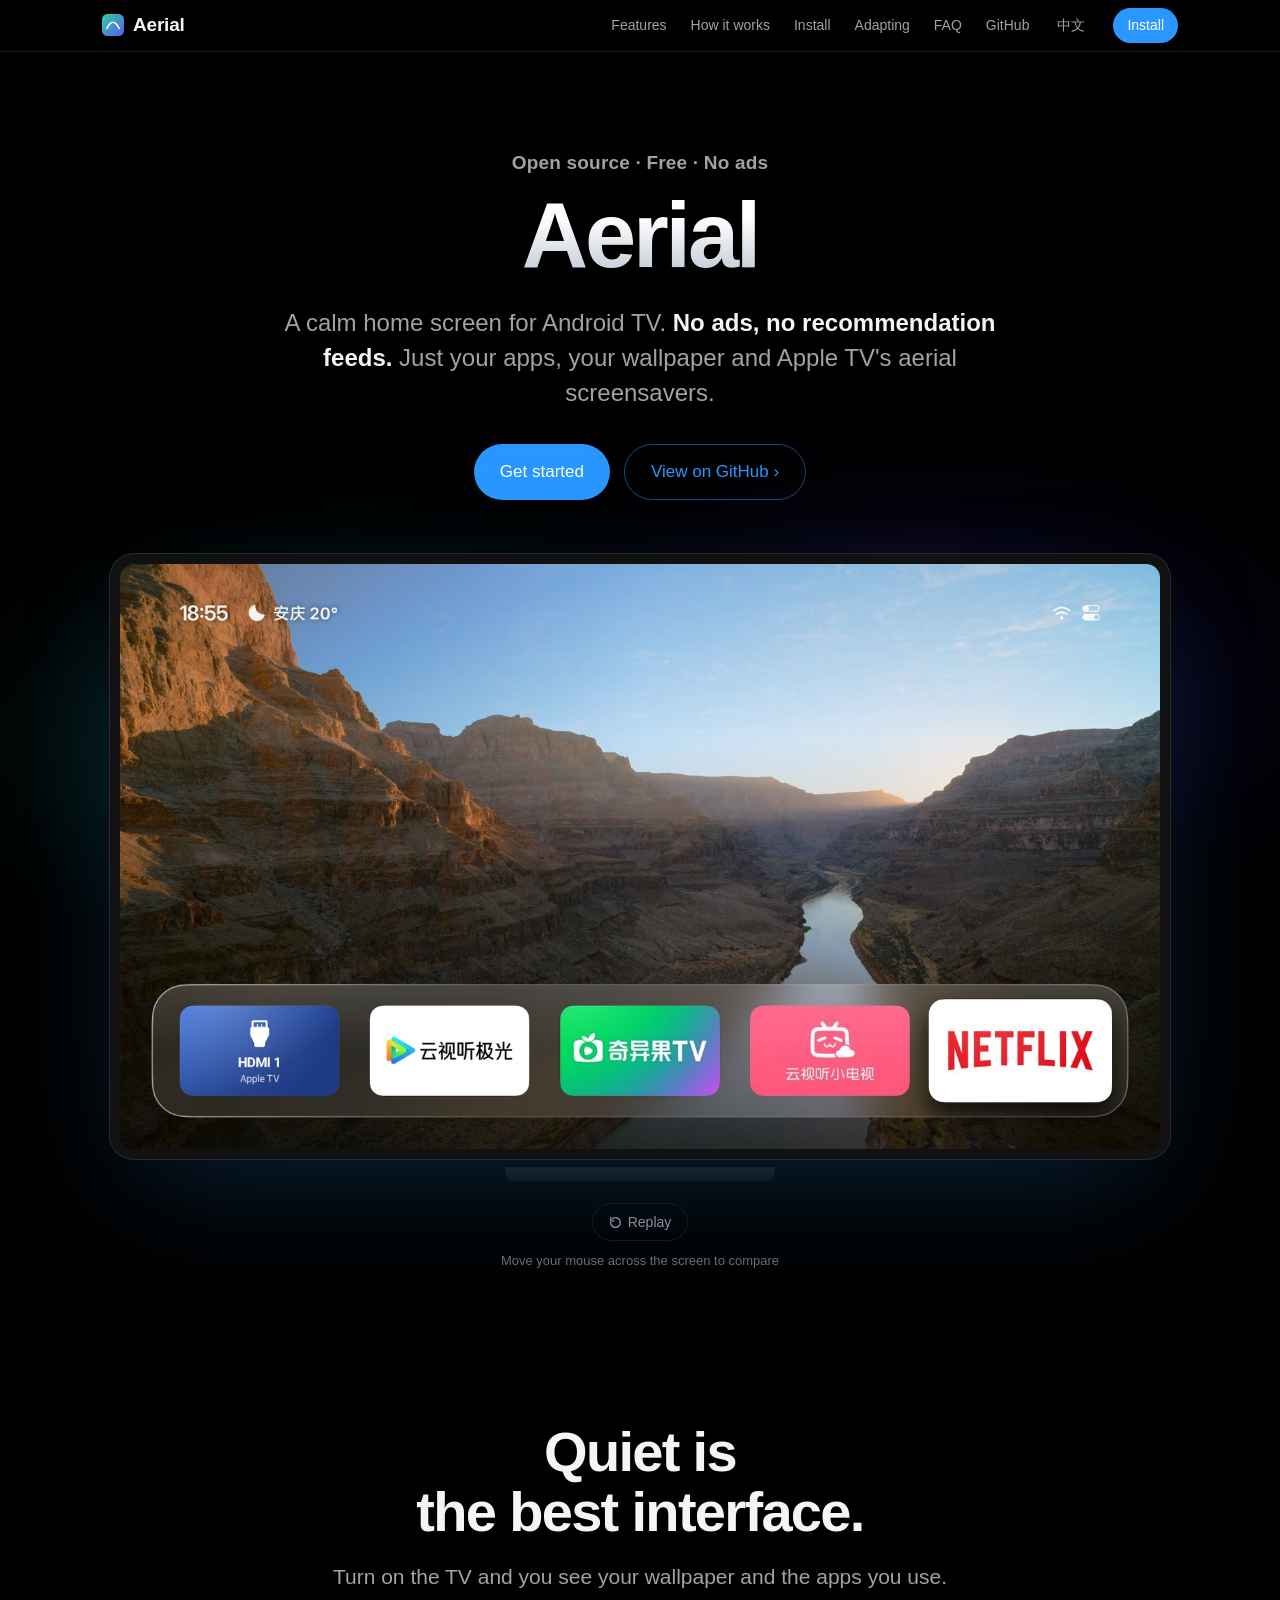
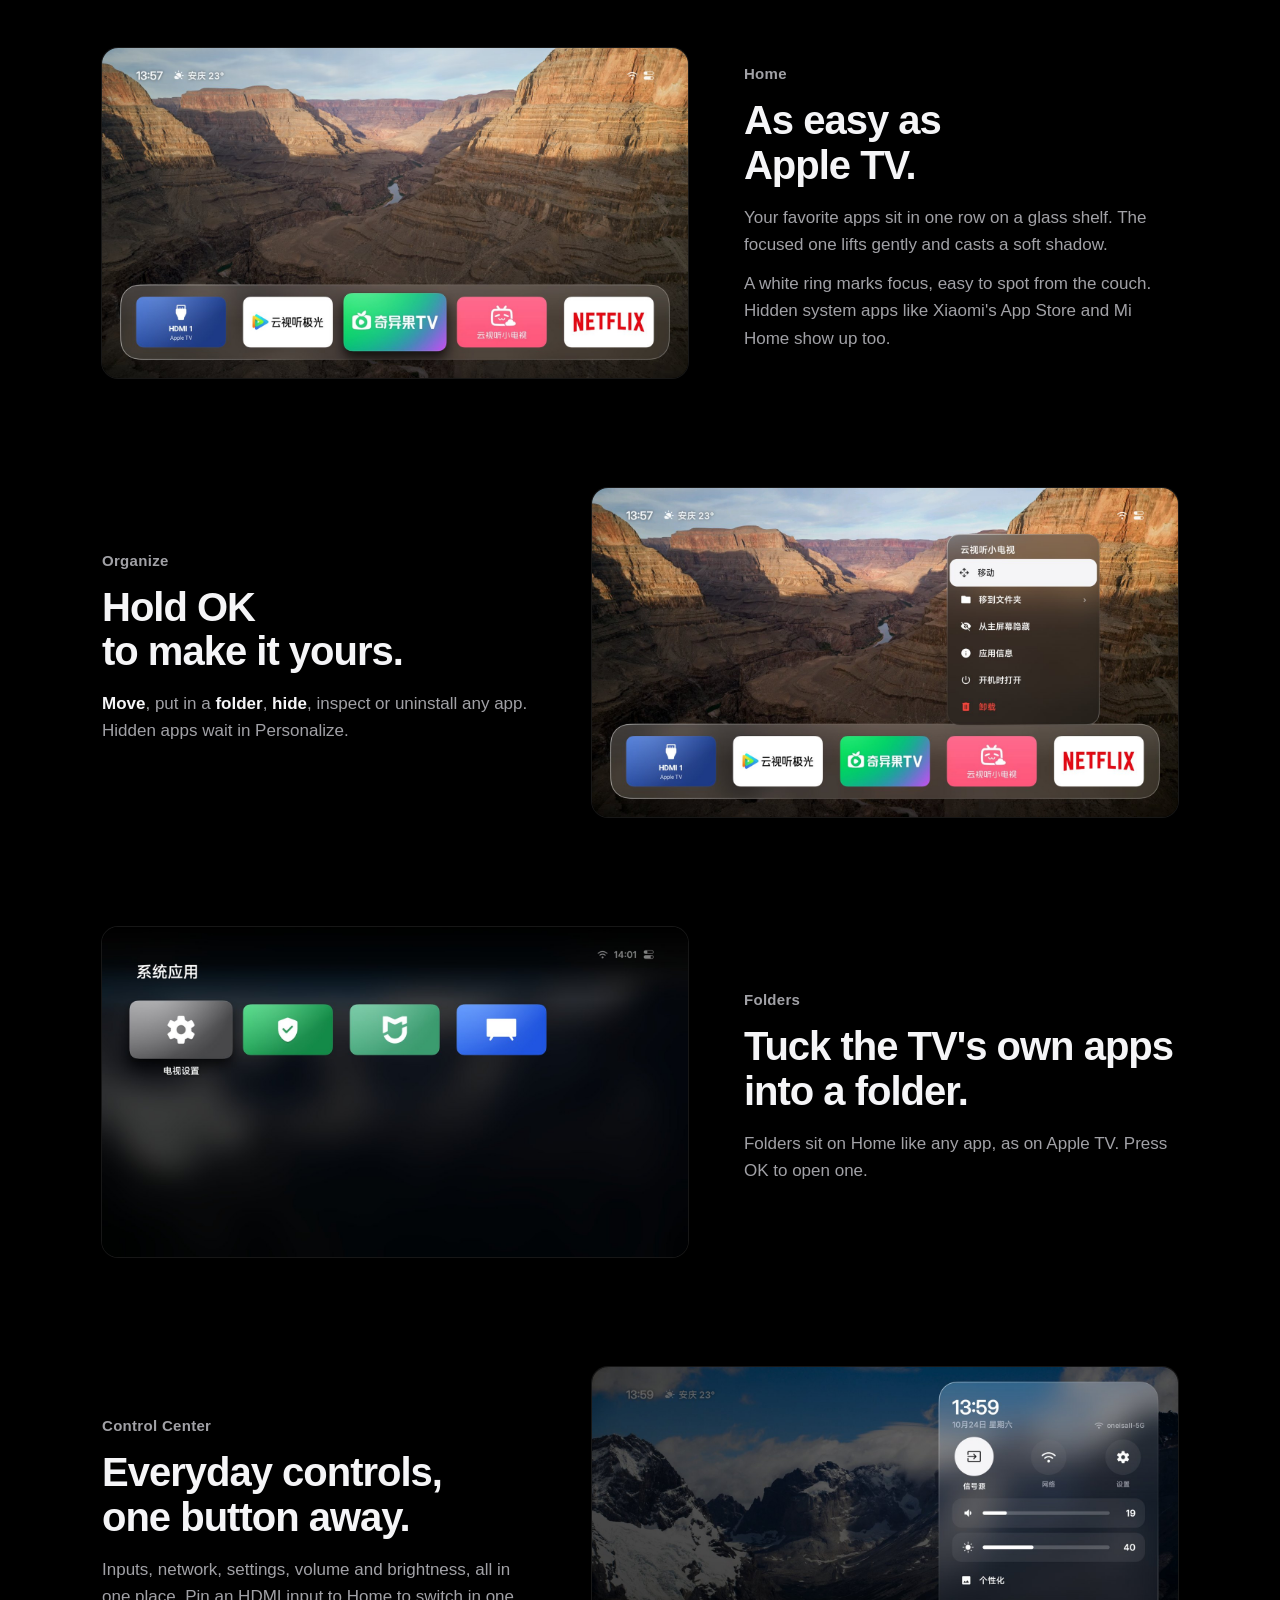
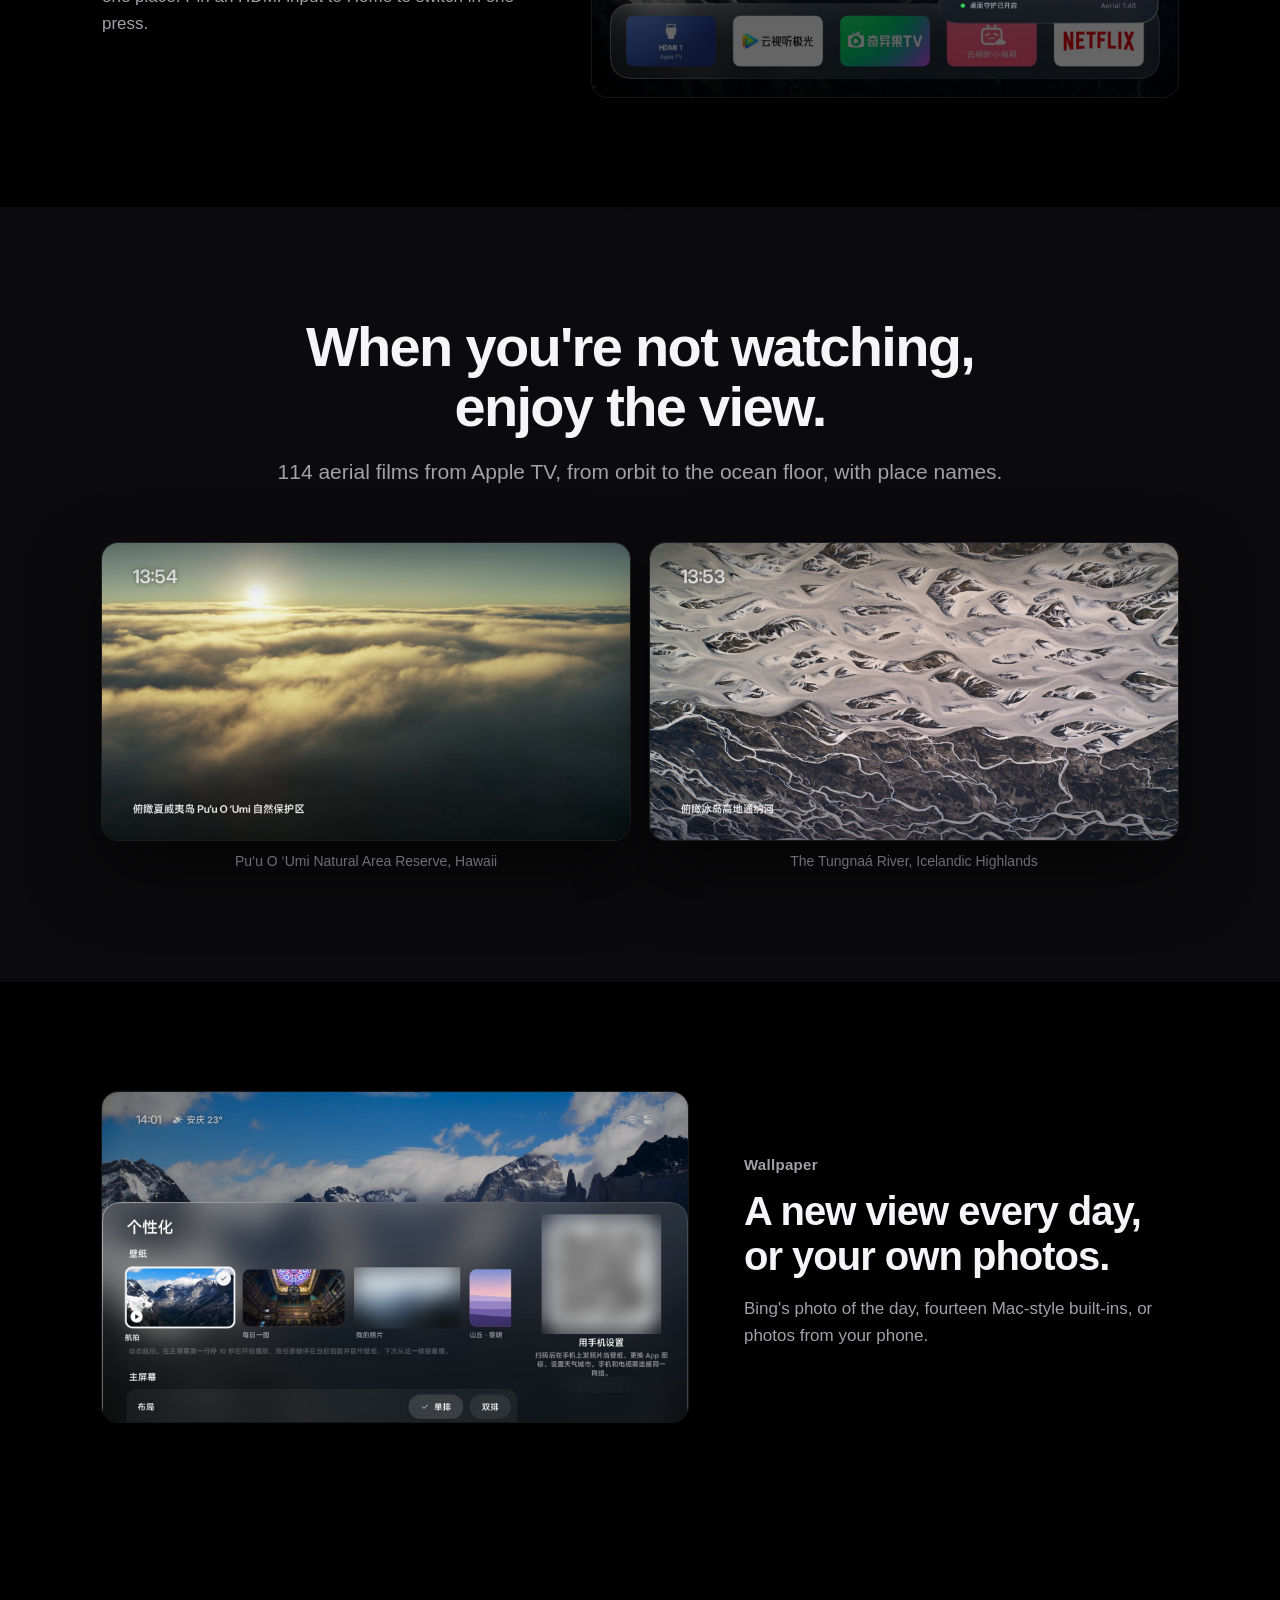
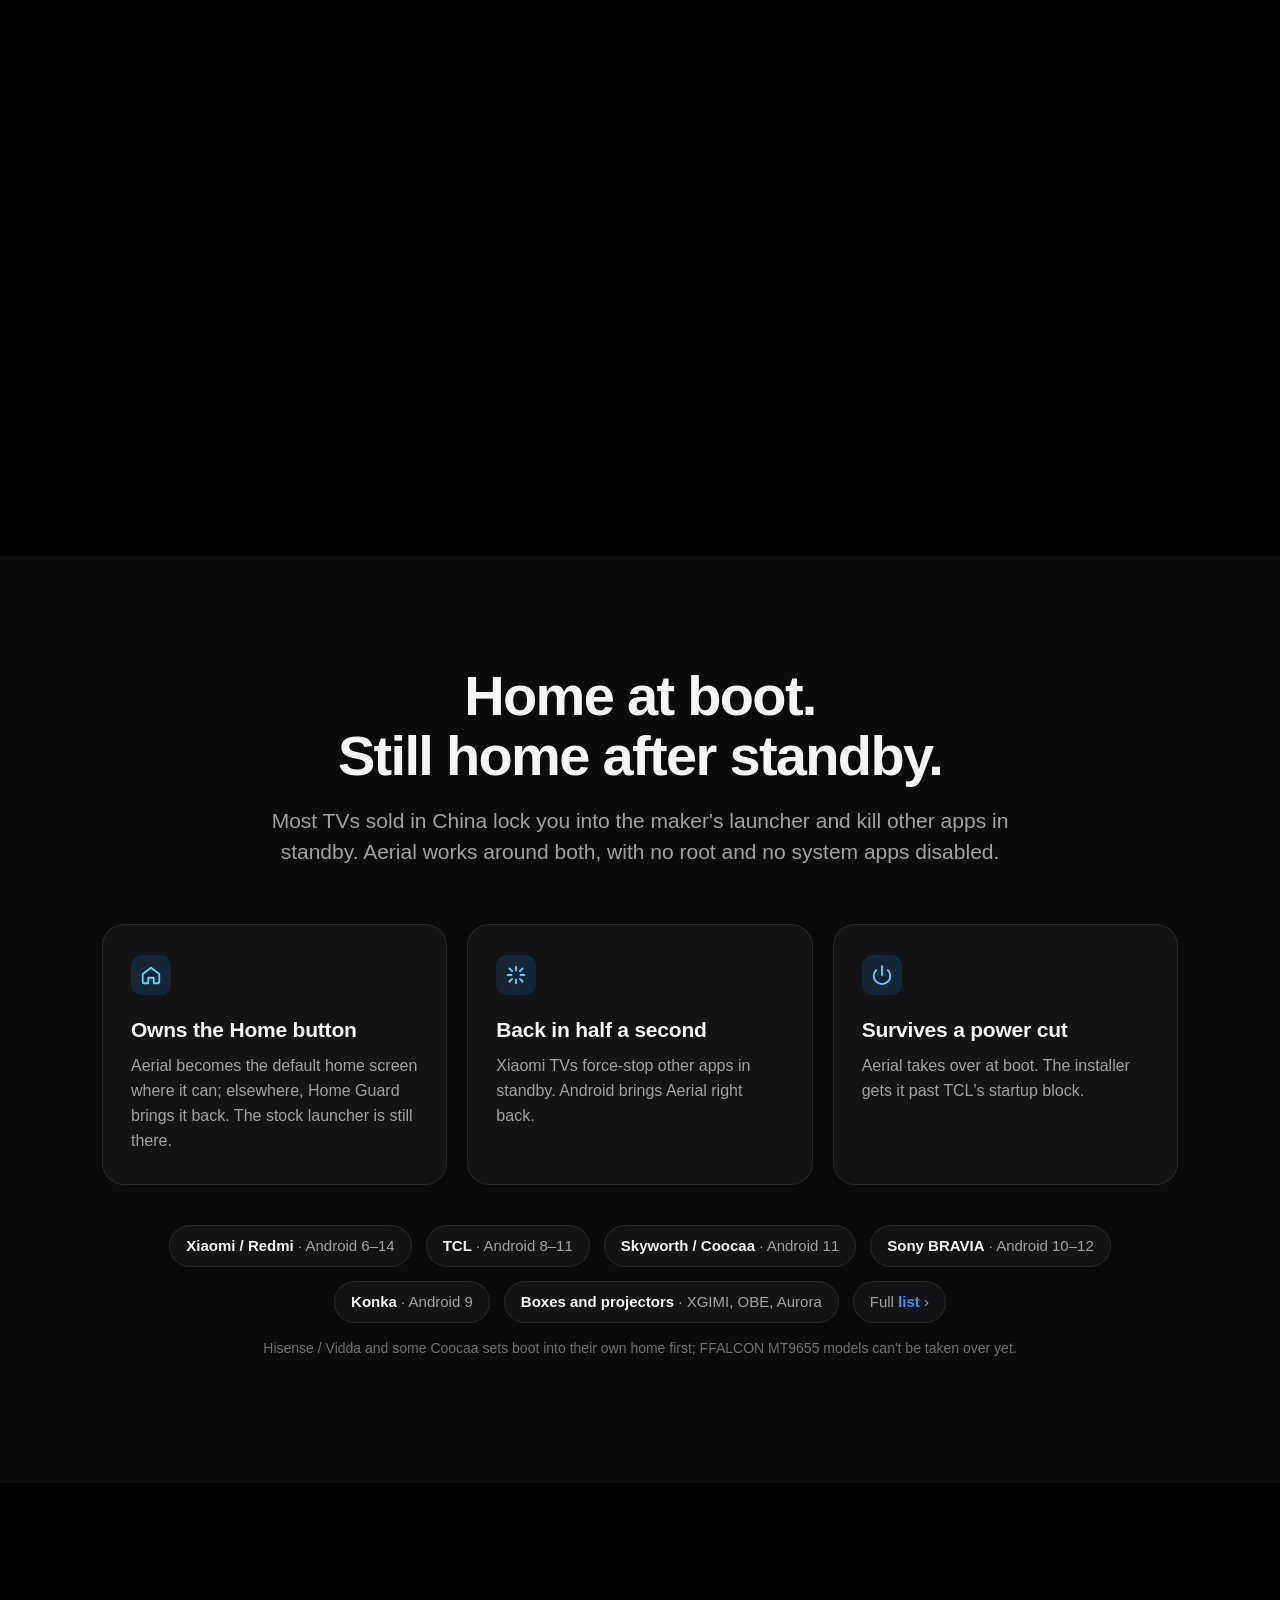
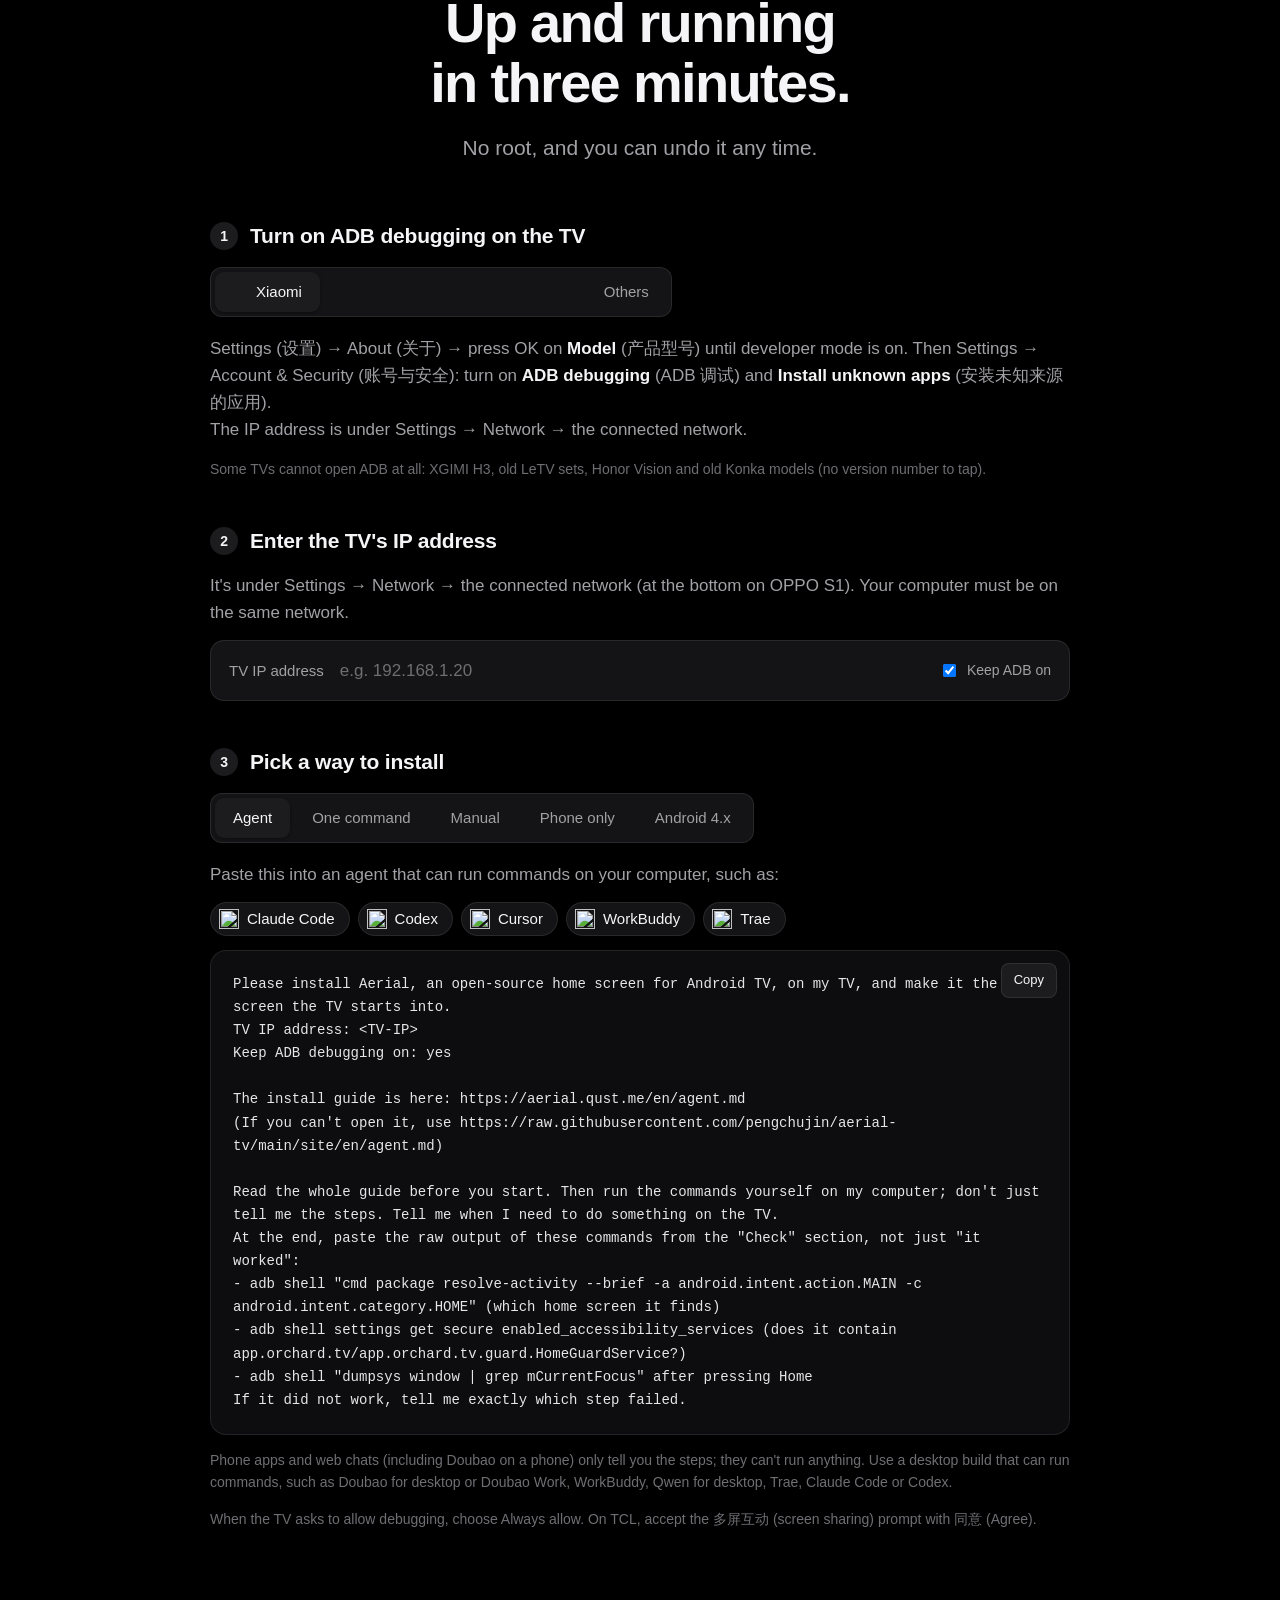
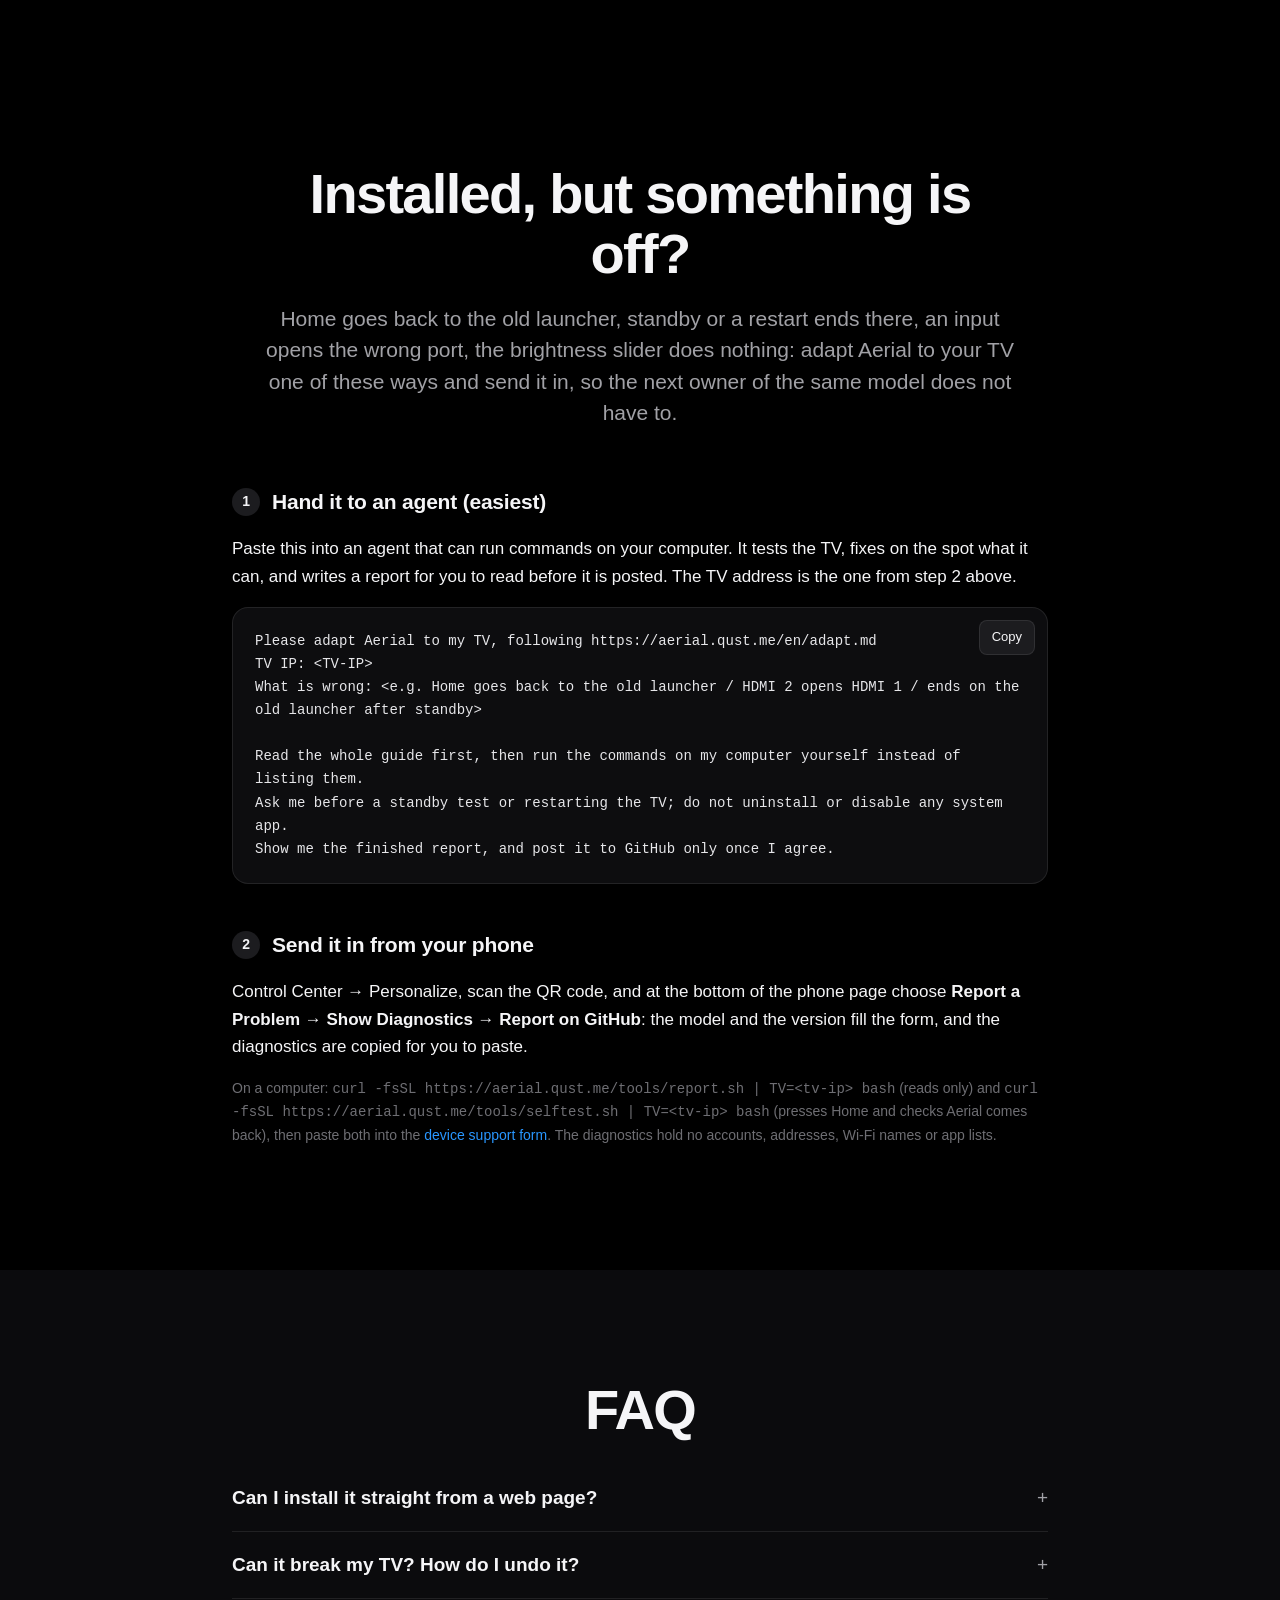
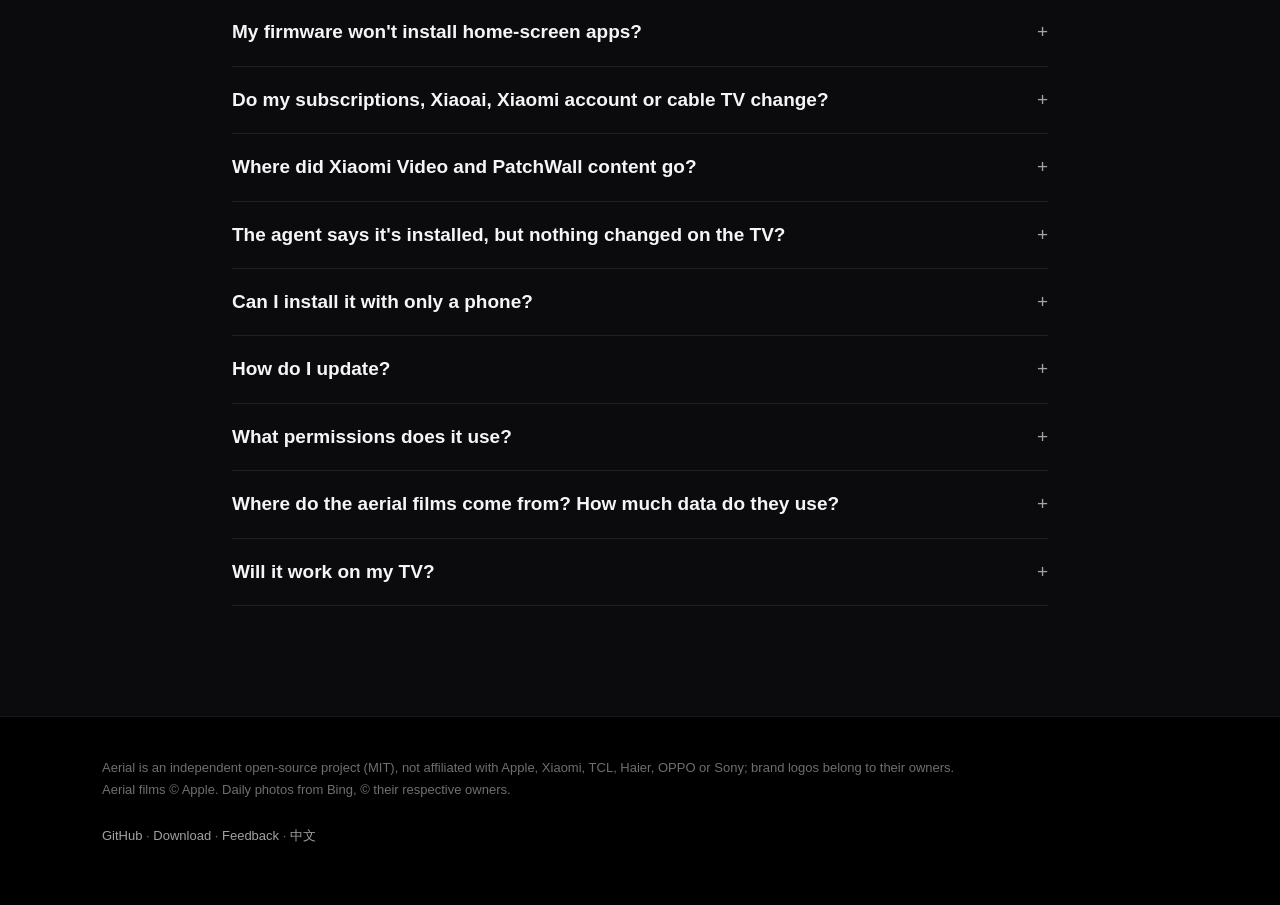
==== android/site/index.html @ 9aece4e9 "Lite in the agent guide: pick the build by Android version, refuse the wrong one agent.md (zh/en) ch" ====
<!doctype html>
<html lang="zh-CN">
<head>
<meta charset="utf-8">
<meta name="viewport" content="width=device-width, initial-scale=1, viewport-fit=cover">
<script>
  // Open the page in the browser's language, unless the visitor picked one with the switcher.
  (function () {
    if (/bot|crawl|spider|slurp/i.test(navigator.userAgent)) return;
    var saved; try { saved = localStorage.getItem('aerial-lang'); } catch (e) {}
    var lang = (navigator.languages && navigator.languages[0]) || navigator.language || '';
    if (saved ? saved === 'en' : !/^zh/i.test(lang)) location.replace('en/' + location.hash);
  })();
</script>
<title>Aerial · 给国产电视的一块干净桌面</title>
<meta name="description" content="参照 tvOS 设计的开源 Android TV 桌面。没有广告，没有推荐流，只有你的 App、你的壁纸和航拍屏保。支持小米、TCL、创维、索尼等国产电视和盒子，开机自动接管。">
<meta property="og:title" content="Aerial · 给国产电视的一块干净桌面">
<meta property="og:description" content="参照 tvOS 设计的开源电视桌面，没有广告，开机自动接管。">
<meta property="og:image" content="img/home.jpg?v=147">
<meta name="theme-color" content="#000000">
<link rel="alternate" hreflang="zh" href="https://aerial.qust.me/">
<link rel="alternate" hreflang="en" href="https://aerial.qust.me/en/">
<link rel="alternate" hreflang="x-default" href="https://aerial.qust.me/en/">
<link rel="icon" href="favicon.svg" type="image/svg+xml">
<link rel="stylesheet" href="style.css?v=12">
</head>
<body>

<nav>
  <div class="wrap">
    <a class="brand" href="#top" aria-label="Aerial"><svg width="22" height="22" viewBox="0 0 32 32" aria-hidden="true"><defs><linearGradient id="g" x1="0" y1="0" x2="1" y2="1"><stop offset="0" stop-color="#2fd0a5"/><stop offset="1" stop-color="#5b5bf0"/></linearGradient></defs><rect width="32" height="32" rx="8" fill="url(#g)"/><path d="M7 21c3-6 6-9 9-9s6 3 9 9" fill="none" stroke="#fff" stroke-width="2.4" stroke-linecap="round"/></svg> Aerial</a>
    <div class="links">
      <a href="#features">功能</a>
      <a href="#how">接管原理</a>
      <a href="#install">安装</a>
      <a href="#adapt">适配</a>
      <a href="#faq">常见问题</a>
      <a href="voices/">用户评价</a>
      <a href="https://github.com/pengchujin/aerial-tv">GitHub</a>
    </div>
    <a class="lang" href="en/" data-lang="en" hreflang="en" lang="en">English</a>
    <a class="cta" href="#install">安装</a>
  </div>
</nav>

<header class="hero" id="top">
  <div class="wrap">
    <p class="eyebrow">开源 · 免费 · 无广告</p>
    <h1>Aerial</h1>
    <p class="lede">给国产电视的一块干净桌面。<strong>没有广告，没有推荐流</strong>，只有你的 App、壁纸和 Apple TV 航拍屏保。</p>
    <div class="actions">
      <a class="btn primary" href="#install">开始安装</a>
      <a class="btn ghost" href="https://github.com/pengchujin/aerial-tv">在 GitHub 查看 ›</a>
    </div>
    <div class="tv reveal">
      <div class="glow"></div>
      <div class="screen compare" id="compare" role="slider" tabindex="0" aria-label="电视自带的桌面和 Aerial 的对比，左右移动查看" aria-valuemin="0" aria-valuemax="100" aria-valuenow="0">
        <img class="before" src="img/stock-xiaomi.jpg?v=3" alt="电视自带的桌面：满屏剧集推荐、会员和限免角标" width="1600" height="900">
        <div class="after"><img src="img/home.jpg?v=147" alt="Aerial 首页：风景壁纸和玻璃底板上的一排 App" width="1600" height="900"></div>
        <div class="divider" aria-hidden="true"><span class="knob"><svg width="20" height="20" viewBox="0 0 24 24" fill="none" stroke="currentColor" stroke-width="2.4" stroke-linecap="round" stroke-linejoin="round"><path d="M9 6l-6 6 6 6M15 6l6 6-6 6"/></svg></span></div>
      </div>
      <div class="stand"></div>
      <div class="compare-legend">
        <button type="button" class="replay"><svg width="13" height="13" viewBox="0 0 24 24" fill="none" stroke="currentColor" stroke-width="2.6" stroke-linecap="round" stroke-linejoin="round" aria-hidden="true"><path d="M3 12a9 9 0 1 0 3-6.7"/><path d="M3 3v6h6"/></svg>再看一遍</button>
        <span class="compare-hint">在画面上左右移动鼠标对比</span>
      </div>
    </div>
  </div>
</header>

<section id="features">
  <div class="wrap">
    <div class="head reveal">
      <h2>安静，<br>是最好的界面。</h2>
      <p>打开电视，只有壁纸和你常用的 App。</p>
    </div>

    <div class="feature reveal">
      <div class="shot"><img src="img/focus.jpg?v=146" alt="第一排的玻璃底板，选中了一个 App" loading="lazy" width="1600" height="900"></div>
      <div>
        <p class="kicker">首页</p>
        <h3>像 Apple TV<br>一样顺手。</h3>
        <p>常用的 App 排成一排，放在玻璃底板上。选中时轻轻浮起，下面有一层阴影。</p>
        <p>选中的 App 有一圈白边，坐在沙发上也看得清。「应用中心」「米家」这类藏起来的系统 App 也都在。</p>
      </div>
    </div>

    <div class="feature flip reveal">
      <div class="shot"><img src="img/menu.jpg?v=146" alt="长按菜单：移动、移到文件夹、隐藏、应用信息、卸载" loading="lazy" width="1600" height="900"></div>
      <div>
        <p class="kicker">整理</p>
        <h3>长按一下，<br>想怎么排就怎么排。</h3>
        <p>长按 OK 键：<strong>移动</strong>、<strong>移到文件夹</strong>、<strong>隐藏</strong>、查看信息、卸载。隐藏的 App 可以在「个性化」里找回。</p>
      </div>
    </div>

    <div class="feature reveal">
      <div class="shot"><img src="img/folder.jpg?v=146" alt="打开的文件夹：系统应用" loading="lazy" width="1600" height="900"></div>
      <div>
        <p class="kicker">文件夹</p>
        <h3>系统自带的 App，<br>收进一个文件夹。</h3>
        <p>和 Apple TV 一样，文件夹放在首页里，按一下打开。</p>
      </div>
    </div>

    <div class="feature flip reveal">
      <div class="shot"><img src="img/control-center.jpg?v=146" alt="控制中心：信号源、网络、设置、音量和亮度" loading="lazy" width="1600" height="900"></div>
      <div>
        <p class="kicker">控制中心</p>
        <h3>常用开关，<br>一键就到。</h3>
        <p>信号源、网络、设置、音量、亮度都在这里。HDMI 还能固定到首页，一键切换。</p>
      </div>
    </div>
  </div>
</section>

<section class="alt">
  <div class="wrap">
    <div class="head reveal">
      <h2>空闲的时候，<br>把客厅交给风景。</h2>
      <p>114 段 Apple TV 航拍影片，从太空到海底，还会标出地名。</p>
    </div>
    <div class="gallery reveal">
      <figure>
        <div class="shot"><img src="img/screensaver-aerial.jpg?v=146" alt="航拍屏保：俯瞰夏威夷岛 Pu‘u O ‘Umi 自然保护区" loading="lazy" width="1600" height="900"></div>
        <figcaption>夏威夷岛 Pu‘u O ‘Umi 自然保护区</figcaption>
      </figure>
      <figure>
        <div class="shot"><img src="img/screensaver-aerial-2.jpg?v=146" alt="航拍屏保：俯瞰冰岛高地通纳河" loading="lazy" width="1600" height="900"></div>
        <figcaption>冰岛高地通纳河</figcaption>
      </figure>
    </div>
  </div>
</section>

<section>
  <div class="wrap">
    <div class="feature reveal">
      <div class="shot"><img src="img/wallpaper.jpg?v=146" alt="个性化面板" loading="lazy" width="1600" height="900"></div>
      <div>
        <p class="kicker">壁纸</p>
        <h3>每天一张新风景，<br>或者你的照片。</h3>
        <p>必应每日精选、14 张 Mac 风格的内置壁纸，或者从手机传的照片。</p>
      </div>
    </div>
    <div class="phone-row reveal" style="margin-top:110px">
      <div>
        <p class="kicker">用手机设置</p>
        <h3 class="sub">扫一下，<br>不用遥控器打字。</h3>
        <p class="muted">扫电视上的二维码，在手机上整理主屏幕（拖动排序、改名、换图标、文件夹、隐藏、加 HDMI），还能传照片、选壁纸、换屏保。</p>
      </div>
      <div class="phone"><img src="img/phone.jpg?v=147" alt="手机设置页的主屏幕标签：和电视一样的图标网格" loading="lazy" width="780" height="1384"></div>
    </div>
  </div>
</section>

<section class="alt" id="how">
  <div class="wrap">
    <div class="head reveal">
      <h2>开机就是它。<br>待机也赶不走。</h2>
      <p>国产电视只认自家桌面，待机还会清理第三方 App。Aerial 不用 root，也不停用系统应用。</p>
    </div>
    <div class="grid3 reveal">
      <div class="tile">
        <div class="ic"><svg width="22" height="22" viewBox="0 0 24 24" fill="none" stroke="currentColor" stroke-width="2" stroke-linecap="round" stroke-linejoin="round"><path d="M3 11l9-7 9 7v9a1 1 0 0 1-1 1h-5v-6h-6v6H4a1 1 0 0 1-1-1z"/></svg></div>
        <h4>接管 HOME 键</h4>
        <p>能设成默认桌面就设；不行就由桌面守护把它拉回来。原来的桌面也还在。</p>
      </div>
      <div class="tile">
        <div class="ic"><svg width="22" height="22" viewBox="0 0 24 24" fill="none" stroke="currentColor" stroke-width="2" stroke-linecap="round" stroke-linejoin="round"><path d="M12 3v4M12 17v4M4.9 4.9l2.8 2.8M16.3 16.3l2.8 2.8M3 12h4M17 12h4M4.9 19.1l2.8-2.8M16.3 7.7l2.8-2.8"/></svg></div>
        <h4>被杀后 0.5 秒复活</h4>
        <p>小米待机会强停第三方 App，Aerial 会马上被系统拉起来。</p>
      </div>
      <div class="tile">
        <div class="ic"><svg width="22" height="22" viewBox="0 0 24 24" fill="none" stroke="currentColor" stroke-width="2" stroke-linecap="round" stroke-linejoin="round"><path d="M12 2v10"/><path d="M18.4 6.6a9 9 0 1 1-12.8 0"/></svg></div>
        <h4>断电重启也是它</h4>
        <p>开机自动接管。TCL 的自启拦截，安装脚本会帮你放行。</p>
      </div>
    </div>
    <div class="devices reveal">
      <span class="chip"><b>小米 / Redmi</b> · Android 6–14</span>
      <span class="chip"><b>TCL</b> · Android 8–11</span>
      <span class="chip"><b>创维 / 酷开</b> · Android 11</span>
      <span class="chip"><b>索尼 BRAVIA</b> · Android 10–12</span>
      <span class="chip"><b>康佳</b> · Android 9</span>
      <span class="chip"><b>盒子和投影仪</b> · 极米、大眼橙、极光盒子</span>
      <a class="chip chip-link" href="https://github.com/pengchujin/aerial-tv#支持的机型">完整<b>机型列表</b> ›</a>
    </div>
    <p class="note devices-note reveal">海信 / Vidda 和部分酷开开机会先进原桌面，雷鸟 MT9655 机型暂时接管不了。</p>
  </div>
</section>

<section id="install">
  <div class="wrap">
    <div class="head reveal">
      <h2>三分钟装好。</h2>
      <p>不用 root，随时能还原。</p>
    </div>

    <div class="install reveal">
      <h3 class="step"><span>1</span>在电视上打开 ADB 调试</h3>
      <div class="tabs" role="tablist" data-tabs="brand">
        <button role="tab" aria-selected="true" data-tab="xiaomi"><i class="logo xiaomi" aria-hidden="true"></i>小米</button>
        <button role="tab" aria-selected="false" data-tab="tcl" aria-label="TCL"><i class="logo tcl" aria-hidden="true"></i></button>
        <button role="tab" aria-selected="false" data-tab="haier" aria-label="海尔"><i class="logo haier" aria-hidden="true"></i></button>
        <button role="tab" aria-selected="false" data-tab="oppo" aria-label="OPPO"><i class="logo oppo" aria-hidden="true"></i></button>
        <button role="tab" aria-selected="false" data-tab="other"><i class="logo android" aria-hidden="true"></i>其他</button>
      </div>
      <div class="panel on" data-panel="xiaomi"><p>设置 → 关于 → 连续按 <b>产品型号</b>，进入开发者模式；再到 设置 → 账号与安全，打开 <b>ADB 调试</b> 和 <b>安装未知来源的应用</b>。<br>IP 在 设置 → 网络 → 已连接的网络 里。</p></div>
      <div class="panel" data-panel="tcl"><p>设置 → 关于 → <b>本机信息</b>，快速按遥控器 <b>上下左右</b>，在底部出现的「更多」里打开 <b>ADB</b>。<br>IP 在 设置 → 网络 → 已连接的网络 里。</p></div>
      <div class="panel" data-panel="haier"><p>按<b>电视机身上</b>的信号源键，弹出信号源菜单后，用遥控器按 <b>左左上右</b>，进入「海尔工厂菜单」，把 <b>ADB 调试开关</b> 设为开。只改这一项，别动其他选项。<br>IP 在 设置 → 网络 → 已连接的网络 里。</p></div>
      <div class="panel" data-panel="oppo"><p>设置 → 系统 → 关于本机 → <b>设备型号</b>，按 <b>上上右右</b> 再按确认；然后到 设置 → 系统 → <b>开发者选项</b>，打开 <b>USB 调试</b>（有的机型叫「ADB 调试」）。<br>IP 在 设置 → 网络 → 已连接的网络 <b>最下面</b>。</p></div>
      <div class="panel" data-panel="other"><p>设置 → 设备偏好设置 → 关于 → 连按 <b>内部版本号</b>（Build，不是「Android 版本」）7 次，再在开发者选项里打开 <b>USB 调试</b>。<br>IP 在 设置 → 网络 → 已连接的网络 里。</p></div>
      <p class="note">极米 H3、老乐视、荣耀智慧屏、老康佳（看不到版本号）等机型打不开 ADB。</p>

      <h3 class="step"><span>2</span>填上电视 IP</h3>
      <p class="hint">在电视的 设置 → 网络 → 已连接的网络 里（OPPO S1 在这一页最下面）。电脑要和电视连同一个网络。</p>
      <div class="field">
        <label for="ip">电视 IP</label>
        <input id="ip" inputmode="decimal" autocomplete="off" spellcheck="false" placeholder="例如 192.168.1.20">
        <label class="opt"><input type="checkbox" id="keep" checked> 保持 ADB 常开</label>
      </div>

      <h3 class="step"><span>3</span>选一种方式安装</h3>
      <div class="tabs" role="tablist" data-tabs="method">
        <button role="tab" aria-selected="true" data-tab="agent">交给 Agent</button>
        <button role="tab" aria-selected="false" data-tab="cli">一行命令</button>
        <button role="tab" aria-selected="false" data-tab="manual">手动</button>
        <button role="tab" aria-selected="false" data-tab="phone">只用手机</button>
        <button role="tab" aria-selected="false" data-tab="lite">Android 4.x</button>
      </div>

      <div class="panel on" data-panel="agent">
        <p>复制给能在电脑上运行命令的 Agent，比如：</p>
        <ul class="agents">
          <li><img src="img/agents/workbuddy.svg" alt="" width="20" height="20">WorkBuddy</li>
          <li><img src="img/agents/doubao.svg" alt="" width="20" height="20">豆包电脑版</li>
          <li><img src="img/agents/qwen.svg" alt="" width="20" height="20">千问电脑版</li>
          <li><img src="img/agents/trae.svg" alt="" width="20" height="20">Trae</li>
          <li><img src="img/agents/claude-code.svg" alt="" width="20" height="20">Claude Code</li>
          <li><img src="img/agents/codex.svg" alt="" width="20" height="20">Codex</li>
        </ul>
        <div class="code"><button class="copy" data-copy="prompt">复制</button><pre id="prompt"></pre></div>
        <p class="note">手机上的豆包、网页版聊天只会把步骤告诉你，不会自己执行。要用能在电脑上跑命令的版本：豆包电脑版或豆包工作版、WorkBuddy、千问电脑版、Trae、Claude Code、Codex 等。手机 App 和网页版聊天装不了。</p>
      </div>

      <div class="panel" data-panel="cli">
        <p>在 macOS 或 Linux 终端里运行，没有 adb 会自动下载。Windows 请交给 Agent。</p>
        <div class="code"><button class="copy" data-copy="cmd">复制</button><pre id="cmd"></pre></div>
      </div>

      <div class="panel" data-panel="manual">
        <p>先下载 <a href="download/aerial-standard.apk"><b>aerial-standard.apk</b></a>，再运行：</p>
        <div class="code"><button class="copy" data-copy="manualcmd">复制</button><pre id="manualcmd"></pre></div>
      </div>

      <div class="panel" data-panel="phone">
        <p>没有电脑时，可以用手机上的 ADB 工具：<b>甲壳虫 ADB 助手</b>、<b>超级小爱</b>，或应用商店里同类工具。</p>
        <ol>
          <li>手机和电视连同一个 Wi-Fi。</li>
          <li>按上面的第 1 步在电视上打开 ADB，IP 也按上面的位置找。</li>
          <li>手机连上电视：<code>&lt;电视IP&gt;:5555</code>，电视上选「始终允许」。</li>
          <li>在工具里安装 Aerial（standard 版；装不上时试 guard 版），再按 <a href="agent.md">安装说明</a> 的 Windows 第 3 步逐条授权、第 6 步启动 App。</li>
        </ol>
        <p class="note">这些工具是用户反馈装过的，本仓库没有逐一实测。手机工具一般不能替你完成全部设置，装好后建议再用电脑或 Agent 跑一遍验收。</p>
      </div>

      <div class="panel" data-panel="lite">
        <p><b>Aerial Lite</b> 是给 <b>Android 4.0–4.4</b> 老电视、老盒子用的单独版本，外观和完整版一样。<b>现在是第一版（1.0），属于测试版</b>，只在虚拟机和新电视上测过，真实 4.x 电视上可能还有不少小问题。</p>
        <p><b>不用单独操作</b>：「交给 Agent」和「一行命令」会先看电视的系统版本，4.x 装 Lite，5.0 及以上装完整版，不会装错。</p>
        <p>没有电脑时：下载 <a href="download/aerial-lite.apk"><b>aerial-lite.apk</b></a> 拷进 U 盘，用电视的文件管理器打开安装（只装在 4.x 电视上）。装好后<b>按遥控器的主页键</b>，在系统问「使用哪个应用」时选 <b>Aerial Lite</b>，再选「<b>始终</b>」。</p>
        <p class="note">Lite 没有桌面守护：固件把主页键锁死在自家桌面时，只能从应用列表打开 Lite。也没有航拍壁纸、信号源磁贴和应用内升级（升级就是再装一次）。还原：设置 → 应用 → Aerial Lite → 清除默认设置，或者卸载它。有问题请用<a href="https://github.com/pengchujin/aerial-tv/issues/new?template=device.yml&amp;title=%5BLite%5D%20">机型适配模板</a>反馈，标题写上 Lite。</p>
      </div>

      <p class="note">电视问是否允许调试时，选「始终允许」。TCL 会弹「多屏互动：正在发起应用推送」，选「同意」。</p>
    </div>
  </div>
</section>

<section id="adapt">
  <div class="wrap" style="max-width:860px">
    <div class="head reveal">
      <h2>装好了，但有地方不对？</h2>
      <p>按主页键回到原桌面、待机或开机后停在原桌面、信号源打开的口不对、亮度条没反应：选一种方式，把你的电视适配好，再交给作者，同型号的人以后就不用再折腾。</p>
    </div>
    <div class="install reveal">
      <h3 class="step"><span>1</span>交给 Agent（最省事）</h3>
      <p>复制给能在电脑上运行命令的 Agent。它会先自检，能改的当场改好，最后整理成一份报告，你看过再提交。电视 IP 用上面第 2 步填的。</p>
      <div class="code"><button class="copy" data-copy="adaptprompt">复制</button><pre id="adaptprompt"></pre></div>

      <h3 class="step"><span>2</span>用手机提交给作者</h3>
      <p>控制中心 → 个性化，用手机扫二维码，在手机页最下面 <b>反馈问题 → 显示诊断信息 → 去 GitHub 反馈</b>：型号和版本会自动填进表单，诊断信息自动复制，粘贴进去就行。没有 GitHub 账号时，把诊断信息发给有账号的朋友代发。</p>
      <p class="note">电脑上也可以自己跑：<code>curl -fsSL https://aerial.qust.me/tools/report.sh | TV=&lt;电视IP&gt; bash</code>（只读）和 <code>curl -fsSL https://aerial.qust.me/tools/selftest.sh | TV=&lt;电视IP&gt; bash</code>（按主页键等，看 Aerial 能不能回来），把两份输出贴进<a href="https://github.com/pengchujin/aerial-tv/issues/new?template=device.yml">机型适配模板</a>。诊断信息不含账号、IP、Wi-Fi 名称和 App 列表。</p>
    </div>
  </div>
</section>

<section class="alt" id="faq">
  <div class="wrap" style="max-width:860px">
    <div class="head reveal" style="margin-bottom:24px"><h2>常见问题</h2></div>
    <div class="reveal">
      <details>
        <summary>能不能打开网页就直接装到电视上？</summary>
        <p>不能。网页连不上电视的 ADB。最省事的是上面的 Agent 提示词或一行命令。</p>
      </details>
      <details>
        <summary>会不会把电视弄坏？怎么还原？</summary>
        <p>不会。Aerial 不动系统应用，只授予几项权限、改了桌面和屏保设置，这些都能撤销。最省事的还原方法是把下面这段直接发给 AI（和安装时一样，要用能在电脑上运行命令的版本），它会按<a href="agent.md">安装说明</a>的「还原」一节撤销全部改动，最后用主页键回到原来的桌面。想连 Aerial 一起卸载，在提示词最后加一句「顺便卸载 Aerial」。</p>
        <div class="code"><button class="copy" data-copy="restoreprompt">复制</button><pre id="restoreprompt"></pre></div>
        <p>自己动手也可以：把一行命令最后的 <code>bash</code> 换成 <code>bash -s restore</code>，也就是 <code>curl -fsSL https://aerial.qust.me/install.sh | TV=&lt;电视IP&gt; bash -s restore</code>；最后加 <code>--uninstall</code> 会顺便卸载 Aerial。不能运行 bash 的 Windows，逐条命令见<a href="agent.md">安装说明</a>。</p>
      </details>
      <details>
        <summary>提示固件不允许安装桌面类 App？</summary>
        <p>改装不声明桌面的版本：一行命令最后加 <code>-s guard</code>，手动安装就下载 <a href="download/aerial-guard.apk">aerial-guard.apk</a>。</p>
      </details>
      <details>
        <summary>会员、小爱同学、小米账号和有线电视受影响吗？</summary>
        <p>都不受影响。Aerial 只换桌面：小米 / TCL 的会员、小爱同学、小米账号、有线电视都照常使用，原来的桌面也能从 App 列表打开。</p>
      </details>
      <details>
        <summary>小米影视、PatchWall 的内容去哪了？</summary>
        <p>从「桌面」磁贴进去就是原来的 PatchWall，推荐和会员内容都在。开机广告是固件播的，Aerial 去不掉。</p>
      </details>
      <details>
        <summary>Agent 说装好了，电视上却没变？</summary>
        <p>有的 Agent 没运行命令就说成功了。让它按 <a href="agent.md">安装说明</a> 的「验收」把原始输出贴出来：<code>resolve-activity</code> 解析到的桌面、<code>enabled_accessibility_services</code> 里有没有 <code>app.orchard.tv</code>、按主页键后的 <code>mCurrentFocus</code>。最后一条里有 <code>app.orchard.tv</code> 才算装好。</p>
      </details>
      <details>
        <summary>没有电脑，只用手机能装吗？</summary>
        <p>可以试。有用户用手机上的甲壳虫 ADB 助手、超级小爱装成功过，我们没逐一实测。步骤见安装区的「只用手机」。</p>
      </details>
      <details>
        <summary>怎么升级？</summary>
        <p>1.32 起，有新版本时电视的控制中心会出现「有新版本」，选「下载并安装」，再在电视自己的安装界面确认就行。电视不让 App 安装应用时，升级就是再运行一次安装命令（或者再交给 Agent 一次）：升级页上有二维码，手机扫码能复制这台电视的命令。设置、排列和壁纸都会保留。</p>
      </details>
      <details>
        <summary>需要哪些权限？</summary>
        <p><code>WRITE_SECURE_SETTINGS</code>：桌面守护被关掉后重新打开。通知监听：被杀后由系统拉起，不读通知。无障碍：只看哪个窗口在前台，不读屏幕内容。定位：只用来显示 Wi-Fi 名称。</p>
      </details>
      <details>
        <summary>航拍影片从哪来？费流量吗？</summary>
        <p>直接从 Apple 的服务器播放，1080p，码率约 15–20 Mbps。连不上时自动改用照片屏保。</p>
      </details>
      <details>
        <summary>我的电视能用吗？</summary>
        <p>先看<a href="https://github.com/pengchujin/aerial-tv#支持的机型">机型列表</a>。不在列表里的大概率也可以，原生 Android TV / Google TV 最省事。LG webOS、三星 Tizen、华为鸿蒙智慧屏的系统不一样，装不了；Android 4.0–4.4 的老电视用 Aerial Lite（测试版，见安装区的「Android 4.x」），更老的不支持。极米 H3、老乐视、荣耀智慧屏、老康佳（看不到版本号）等机型打不开 ADB，暂时没有办法。老电视或内存小的电视会自动用「流畅」效果，也可以在 个性化 → 效果 里手动选。遇到问题见上面的<a href="#adapt">「装好了，但有地方不对？」</a>。</p>
      </details>
    </div>
  </div>
</section>

<footer>
  <div class="wrap">
    <div>
      Aerial 是独立的开源项目（MIT 许可），与 Apple、小米、TCL、海尔、OPPO、索尼均无关联，品牌标志归各自所有者。<br>
      航拍影片版权归 Apple 所有；每日精选图片来自必应，版权归原作者所有。
    </div>
    <div><a href="https://github.com/pengchujin/aerial-tv">GitHub</a> · <a href="download/aerial-standard.apk">下载</a> · <a href="voices/">用户评价</a> · <a href="https://github.com/pengchujin/aerial-tv/issues">反馈</a> · <a href="en/" data-lang="en" lang="en">English</a></div>
  </div>
</footer>

<script>
  window.T = {
    ip: '<电视IP>',
    copy: '复制',
    copied: '已复制',
    tclOnly: '仅 TCL：允许开机自启',
    guide: '/agent.md',
    adaptGuide: '/adapt.md',
    prompt: (ip, keep, guide) =>
`请帮我把开源电视桌面 Aerial 装到我的电视上，并设为开机进入的桌面。
电视 IP：${ip}
保持 ADB 常开：${keep ? '要' : '不要'}

安装说明在这里：${guide}
（打不开时用 https://raw.githubusercontent.com/pengchujin/aerial-tv/main/site/agent.md ）

请先完整读完安装说明再动手，然后在我的电脑上亲自运行命令，不要只把步骤告诉我。需要我在电视上操作时提醒我。
最后按说明里的「验收」，把下面几条命令的原始输出原样贴给我，不要只写「成功」：
- adb shell "cmd package resolve-activity --brief -a android.intent.action.MAIN -c android.intent.category.HOME"（解析到的桌面）
- adb shell settings get secure enabled_accessibility_services（里面有没有 app.orchard.tv/app.orchard.tv.guard.HomeGuardService）
- 按主页键后的 adb shell "dumpsys window | grep mCurrentFocus"
如果没有安装成功，直接告诉我卡在哪一步。`,
    adapt: (ip, guide) =>
`请按 ${guide} 给我的电视做 Aerial 适配。
电视 IP：${ip}
哪里不对：<比如：按主页键回到原桌面 / HDMI 2 打开的是 HDMI 1 / 待机后停在原桌面>

请先完整读完说明再动手，在我的电脑上亲自运行命令，不要只把步骤告诉我。
待机测试、重启电视之前先问我；不要卸载或停用任何系统应用。
最后把整理好的报告给我看，我同意后再提交到 GitHub。`,
    restore: (ip, guide) =>
`请按 ${guide} 里「还原」部分的步骤，把我电视（IP：${ip}）的桌面还原成原来的，Aerial 先不卸载。
请在我的电脑上亲自运行命令，不要只把步骤发给我。
最后把下面两条命令的原始输出贴给我：
- adb shell settings get secure enabled_accessibility_services（应该已经不含 app.orchard.tv）
- 按主页键后的 adb shell "dumpsys window | grep mCurrentFocus"（应该回到电视原来的桌面）`,
  };
</script>
<script src="app.js?v=5"></script>
</body>
</html>
---- android/site/style.css ----
:root {
  --bg: #000;
  --bg-2: #0b0b0d;
  --card: #141416;
  --card-2: #1c1c1f;
  --line: rgba(255,255,255,.09);
  --text: #f5f5f7;
  --muted: #a1a1a6;
  --dim: #6e6e73;
  --accent: #2997ff;
  --accent-2: #64d2ff;
  --radius: 22px;
  --max: 1120px;
  --ease: cubic-bezier(.23, 1, .32, 1);
}
* { box-sizing: border-box; }
html { -webkit-text-size-adjust: 100%; scroll-behavior: smooth; }
body {
  margin: 0; background: var(--bg); color: var(--text);
  font-family: -apple-system, BlinkMacSystemFont, "SF Pro Text", "PingFang SC", "Hiragino Sans GB", "Microsoft YaHei", "Helvetica Neue", Arial, sans-serif;
  font-size: 17px; line-height: 1.6; -webkit-font-smoothing: antialiased; text-rendering: optimizeLegibility;
}
img { display: block; max-width: 100%; height: auto; }
a { color: var(--accent); text-decoration: none; }
a:hover { text-decoration: underline; }
.wrap { max-width: var(--max); margin: 0 auto; padding: 0 22px; }

/* nav */
nav {
  position: sticky; top: 0; z-index: 10; height: 52px;
  background: rgba(0,0,0,.72); -webkit-backdrop-filter: saturate(180%) blur(20px); backdrop-filter: saturate(180%) blur(20px);
  border-bottom: 1px solid var(--line);
}
nav .wrap { display: flex; align-items: center; height: 100%; gap: 28px; }
nav .brand { font-weight: 600; font-size: 19px; letter-spacing: -.01em; color: var(--text); display: flex; align-items: center; gap: 9px; }
nav .brand:hover { text-decoration: none; }
nav .links { display: flex; gap: 24px; margin-left: auto; font-size: 14px; }
nav .links a { color: var(--muted); }
nav .links a:hover { color: var(--text); text-decoration: none; }
nav .lang { font-size: 14px; color: var(--muted); }
nav .lang:hover { color: var(--text); text-decoration: none; }
nav .cta { font-size: 14px; padding: 6px 14px; border-radius: 980px; background: var(--accent); color: #fff; }
nav .cta:hover { text-decoration: none; background: #0077ed; }

/* hero */
.hero { text-align: center; padding: 96px 0 40px; overflow: hidden; }
.eyebrow { color: var(--muted); font-size: 19px; font-weight: 600; letter-spacing: .01em; margin: 0 0 10px; }
h1 {
  font-size: clamp(44px, 8vw, 92px); line-height: 1.04; letter-spacing: -.035em; font-weight: 700; margin: 0;
  background: linear-gradient(180deg, #fff 30%, #b9c3d0 100%); -webkit-background-clip: text; background-clip: text; color: transparent;
}
.lede { font-size: clamp(19px, 2.3vw, 24px); color: var(--muted); max-width: 720px; margin: 22px auto 0; line-height: 1.45; }
.lede strong { color: var(--text); font-weight: 600; }
.actions { display: flex; gap: 14px; justify-content: center; flex-wrap: wrap; margin-top: 34px; }
.btn {
  display: inline-flex; align-items: center; gap: 8px; padding: 13px 26px; border-radius: 980px; font-size: 17px; font-weight: 500;
  transition: transform .18s var(--ease), background .2s ease;
}
.btn:hover { text-decoration: none; }
.btn:active { transform: scale(.97); }
.btn.primary { background: var(--accent); color: #fff; }
.btn.primary:hover { background: #0077ed; }
.btn.ghost { color: var(--accent); border: 1px solid rgba(41,151,255,.5); }
.btn.ghost:hover { background: rgba(41,151,255,.1); }

/* tv frame */
.tv { position: relative; margin: 64px auto 0; max-width: 1040px; container-type: inline-size; }
.tv .screen {
  position: relative; border-radius: 14px; overflow: hidden; background: #000;
  box-shadow: 0 0 0 10px #111, 0 0 0 11px #2a2a2d, 0 40px 120px -20px rgba(41,151,255,.25), 0 30px 80px rgba(0,0,0,.8);
}
/* The screen is 16:9, rounded down to whole pixels. At a fractional height (201.38px on a phone)
   iPhone Safari drew the sliding Aerial shot a device pixel short while it moved, so the stock
   launcher showed as a line along the bottom, and the shot jumped down when the wipe ended. */
.tv .screen { aspect-ratio: 16 / 9; height: round(down, 100cqw * 9 / 16, 1px); }
.tv .screen img { position: absolute; inset: 0; display: block; width: 100%; height: 100%; object-fit: cover; }
.compare { --x: 0%; cursor: ew-resize; touch-action: pan-y; user-select: none; -webkit-user-select: none; outline: none; }
.compare img { -webkit-user-drag: none; pointer-events: none; }
/* Aerial's shot lies on top, in a window that slides in from the left while the shot inside slides
   back, so the shot stays put and grows from the left edge. The stock shot underneath is never cut:
   iPhone Safari let the last pixel row of a cut image (clip-path, or a sliding window) show past the
   cut, so whatever it leaks now lands under Aerial's shot, not over it. */
.compare .after { position: absolute; inset: 0 0 -1px; z-index: 1; overflow: hidden; transform: translateX(calc(var(--x) - 100%)); }
.compare .after img { transform: translateX(calc(100% - var(--x))); }
/* Wiped all the way to Aerial: drop the stock shot altogether. */
.compare.done .before { display: none; }
.compare .divider { transition: opacity .25s ease; position: absolute; z-index: 2; top: 0; bottom: 0; left: var(--x); width: 2px; margin-left: -1px; background: rgba(255,255,255,.9); box-shadow: 0 0 18px rgba(0,0,0,.5); }
.compare .knob {
  position: absolute; top: 50%; left: 50%; width: 44px; height: 44px; margin: -22px 0 0 -22px; border-radius: 50%;
  display: grid; place-items: center; color: #111; background: rgba(255,255,255,.92);
  box-shadow: 0 6px 24px rgba(0,0,0,.45); -webkit-backdrop-filter: blur(10px); backdrop-filter: blur(10px);
  transition: transform .2s var(--ease);
}
.compare:hover .knob, .compare:focus-visible .knob { transform: scale(1.08); }
.compare-legend { display: flex; flex-direction: column; align-items: center; gap: 10px; margin-top: 22px; }
.replay {
  display: inline-flex; align-items: center; gap: 6px; white-space: nowrap; appearance: none; font: inherit; cursor: pointer;
  font-size: 14px; font-weight: 500; color: var(--muted); background: transparent; border: 1px solid var(--line);
  border-radius: 980px; padding: 7px 16px; transition: color .2s ease, border-color .2s ease, transform .15s var(--ease);
}
.replay:hover { color: var(--text); border-color: rgba(255,255,255,.22); }
.replay:active { transform: scale(.96); }
.compare-hint { color: var(--dim); font-size: 13px; }
@media (hover: none) { .compare-hint { display: none; } }
.tv .stand { width: 26%; height: 14px; margin: 18px auto 0; border-radius: 0 0 10px 10px; background: linear-gradient(#2a2a2d, #141416); }
.glow { position: absolute; inset: -10% -20% auto; height: 70%; z-index: -1; filter: blur(80px); opacity: .55;
  background: radial-gradient(40% 50% at 30% 50%, #1f7a6a, transparent 70%), radial-gradient(40% 50% at 70% 40%, #3b2a9c, transparent 70%); }

/* sections */
section { padding: 110px 0; }
section.alt { background: var(--bg-2); }
.head { text-align: center; max-width: 760px; margin: 0 auto 56px; }
h2 { font-size: clamp(34px, 5vw, 56px); line-height: 1.08; letter-spacing: -.03em; margin: 0; font-weight: 700; }
.head p { color: var(--muted); font-size: 21px; margin: 18px 0 0; line-height: 1.5; }

.feature { display: grid; grid-template-columns: 1.35fr 1fr; gap: 56px; align-items: center; }
.feature + .feature { margin-top: 110px; }
.feature.flip { grid-template-columns: 1fr 1.35fr; }
.feature.flip .shot { order: 2; }
.feature h3 { font-size: clamp(28px, 3.4vw, 40px); line-height: 1.12; letter-spacing: -.025em; margin: 0 0 16px; }
.feature p { color: var(--muted); margin: 0 0 12px; }
.feature p strong { color: var(--text); font-weight: 600; }
.shot { border-radius: 16px; overflow: hidden; box-shadow: 0 0 0 1px var(--line), 0 30px 70px rgba(0,0,0,.6); background: #000; }
.shot img { width: 100%; aspect-ratio: 16 / 9; object-fit: cover; }
.sub { font-size: clamp(28px, 3.4vw, 40px); line-height: 1.12; letter-spacing: -.025em; margin: 0 0 16px; }
.muted { color: var(--muted); }
.kicker { color: var(--accent-2); font-size: 15px; font-weight: 600; margin: 0 0 10px; letter-spacing: .02em; }

.gallery { display: grid; grid-template-columns: repeat(2, 1fr); gap: 20px; }
.gallery figure { margin: 0; }
.gallery figcaption { color: var(--dim); font-size: 14px; margin-top: 10px; text-align: center; }

.phone-row { display: grid; grid-template-columns: 1.35fr 1fr; gap: 56px; align-items: center; }
.phone { width: min(300px, 100%); margin: 0 auto; border-radius: 42px; padding: 12px; background: #111; box-shadow: 0 0 0 1px #2a2a2d, 0 30px 80px rgba(0,0,0,.7); }
.phone img { border-radius: 32px; }

.grid3 { display: grid; grid-template-columns: repeat(3, 1fr); gap: 20px; }
.tile { background: var(--card); border: 1px solid var(--line); border-radius: var(--radius); padding: 30px 28px; }
.tile .ic { width: 40px; height: 40px; border-radius: 11px; display: grid; place-items: center; margin-bottom: 18px; background: rgba(41,151,255,.14); color: var(--accent-2); }
.tile h4 { font-size: 21px; margin: 0 0 8px; letter-spacing: -.01em; }
.tile p { margin: 0; color: var(--muted); font-size: 16px; line-height: 1.55; }

.devices { display: flex; justify-content: center; gap: 14px; flex-wrap: wrap; margin-top: 40px; }
.devices-note { text-align: center; margin-top: 18px; }
.chip { border: 1px solid var(--line); background: var(--card); border-radius: 980px; padding: 8px 16px; font-size: 15px; color: var(--muted); }
.chip b { color: var(--text); font-weight: 600; }
a.chip-link { color: var(--muted); transition: border-color .2s ease, color .2s ease; }
a.chip-link b { color: var(--accent); }
a.chip-link:hover { text-decoration: none; border-color: rgba(41,151,255,.5); color: var(--text); }

/* install */
.install { max-width: 860px; margin: 0 auto; }
.field { display: flex; align-items: center; gap: 12px; background: var(--card); border: 1px solid var(--line); border-radius: 14px; padding: 6px 6px 6px 18px; margin-bottom: 22px; }
.field label { color: var(--muted); font-size: 15px; white-space: nowrap; }
.field input { flex: 1; min-width: 0; background: transparent; border: 0; color: var(--text); font: inherit; font-size: 17px; padding: 10px 4px; outline: none; }
.field input::placeholder { color: var(--dim); }
.field .opt { display: flex; align-items: center; gap: 8px; color: var(--muted); font-size: 14px; padding-right: 12px; white-space: nowrap; cursor: pointer; }
.tabs { display: inline-flex; background: var(--card); border: 1px solid var(--line); border-radius: 12px; padding: 4px; gap: 4px; margin-bottom: 18px; }
.tabs button {
  appearance: none; border: 0; background: transparent; color: var(--muted); font: inherit; font-size: 15px; font-weight: 500;
  padding: 8px 18px; border-radius: 9px; cursor: pointer; transition: background .2s ease, color .2s ease;
}
.tabs button { display: inline-flex; align-items: center; gap: 7px; }
.tabs .logo { display: block; flex: none; height: 14px; aspect-ratio: 1; background: currentColor; -webkit-mask: var(--logo) center / contain no-repeat; mask: var(--logo) center / contain no-repeat; }
.tabs .logo.xiaomi { --logo: url(img/brands/xiaomi.svg); height: 16px; }
.tabs .logo.android { --logo: url(img/brands/android.svg); height: 18px; }
.tabs .logo.tcl { --logo: url(img/brands/tcl.svg); height: 17px; aspect-ratio: 1.678; }
.tabs .logo.haier { --logo: url(img/brands/haier.svg); height: 13px; aspect-ratio: 3.247; }
.tabs .logo.oppo { --logo: url(img/brands/oppo.svg); height: 11px; aspect-ratio: 4.207; }
.tabs button[aria-selected="true"] { background: var(--card-2); color: var(--text); box-shadow: 0 1px 3px rgba(0,0,0,.4); }
.panel { display: none; }
.panel.on { display: block; }
.panel > p { color: var(--muted); margin: 0 0 14px; }
.panel > p.note { color: var(--dim); margin: 14px 0 0; }
.panel ol { color: var(--muted); margin: 0 0 14px; padding-left: 22px; }
.panel ol li { margin: 4px 0; }
.code { position: relative; background: #0d0d0f; border: 1px solid var(--line); border-radius: 16px; }
.code pre {
  margin: 0; padding: 22px 22px 22px; overflow-x: auto; white-space: pre-wrap; word-break: break-word;
  font: 14px/1.65 ui-monospace, "SF Mono", Menlo, Consolas, monospace; color: #e6e6e9;
}
.code .copy {
  position: absolute; top: 12px; right: 12px; appearance: none; border: 1px solid var(--line); background: var(--card-2);
  color: var(--text); font: inherit; font-size: 13px; padding: 6px 12px; border-radius: 8px; cursor: pointer;
  transition: background .2s ease, transform .15s var(--ease);
}
.code .copy:hover { background: #2a2a2e; }
.code .copy:active { transform: scale(.96); }
.note { color: var(--dim); font-size: 14px; margin-top: 14px; }
.step { display: flex; align-items: center; gap: 12px; font-size: 21px; letter-spacing: -.01em; margin: 44px 0 14px; }
.step:first-child { margin-top: 0; }
.step span { flex: none; width: 28px; height: 28px; border-radius: 50%; background: var(--card-2); color: var(--text); font-size: 14px; font-weight: 600; display: grid; place-items: center; }
.panel b { color: var(--text); font-weight: 600; }
.panel a b { color: inherit; }
.hint { color: var(--muted); margin: 0 0 14px; }
.agents { display: flex; flex-wrap: wrap; gap: 8px; list-style: none; padding: 0; margin: 0 0 14px; }
.agents li { display: flex; align-items: center; gap: 8px; padding: 6px 14px 6px 8px; border: 1px solid var(--line); border-radius: 980px; background: var(--card); color: var(--text); font-size: 15px; line-height: 1.3; }
.agents img { width: 20px; height: 20px; flex: none; }

details { border-bottom: 1px solid var(--line); padding: 18px 0; }
details summary { cursor: pointer; font-size: 19px; font-weight: 600; list-style: none; display: flex; justify-content: space-between; gap: 16px; }
details summary::after { content: "+"; color: var(--muted); font-weight: 400; transition: transform .25s var(--ease); }
details[open] summary::after { transform: rotate(45deg); }
details p { color: var(--muted); margin: 12px 0 0; }

footer { border-top: 1px solid var(--line); padding: 40px 0 60px; color: var(--dim); font-size: 13px; line-height: 1.7; }
footer .wrap { display: flex; justify-content: space-between; gap: 24px; flex-wrap: wrap; }
footer a { color: var(--muted); }

.reveal { opacity: 0; transform: translateY(24px); transition: opacity .9s var(--ease), transform .9s var(--ease); }
.reveal.in { opacity: 1; transform: none; }
@media (prefers-reduced-motion: reduce) {
  html { scroll-behavior: auto; }
  .reveal { opacity: 1; transform: none; transition: none; }
}

@media (max-width: 860px) {
  nav .links { display: none; }
  nav .lang { margin-left: auto; }
  .hero { padding-top: 64px; }
  section { padding: 80px 0; }
  .feature, .feature.flip, .phone-row { grid-template-columns: 1fr; gap: 28px; }
  .feature.flip .shot { order: 0; }
  .feature + .feature { margin-top: 72px; }
  .grid3, .gallery { grid-template-columns: 1fr; }
  .field { flex-wrap: wrap; padding: 10px 14px; }
  .field .opt { padding: 4px 0 6px; }
  .tabs[data-tabs="brand"] { display: flex; }
  .tabs[data-tabs="brand"] button { flex: 1 1 auto; justify-content: center; padding: 8px; }
  .compare-legend { margin-top: 18px; }
  .compare .knob { width: 34px; height: 34px; margin: -17px 0 0 -17px; }
}
@media (max-width: 480px) {
  .tabs .logo.xiaomi, .tabs .logo.android { display: none; }
  .tabs[data-tabs="method"] { display: flex; flex-wrap: wrap; }
  .tabs[data-tabs="method"] button { flex: 1 1 auto; justify-content: center; padding: 8px 10px; }
}

/* voices: posts from Weibo, X and Xiaohongshu, one stack of cards per platform */
nav .links a[aria-current] { color: var(--text); }
.voices-hero { text-align: center; padding: 96px 0 8px; }
.voices { padding-top: 56px; overflow-x: clip; }  /* a thrown card must not widen the page */
.decks { display: grid; grid-template-columns: repeat(auto-fit, minmax(300px, 1fr)); gap: 48px 40px; }
.deck-col { width: 100%; max-width: 380px; margin: 0 auto; display: flex; flex-direction: column; }
.deck-head { display: flex; align-items: center; justify-content: space-between; margin-bottom: 14px; }
.deck-count { color: var(--dim); font-size: 13px; font-variant-numeric: tabular-nums; }
.pf { display: inline-flex; align-items: center; height: 26px; padding: 0 12px; border-radius: 980px; font-size: 13px; font-weight: 600; letter-spacing: .02em; }
.pf.weibo { background: rgba(230,22,45,.16); color: #ff6b7a; }
.pf.x { background: rgba(255,255,255,.1); color: var(--text); }
.pf.xhs { background: rgba(255,36,66,.16); color: #ff7088; }

/* All cards share one grid cell, so the deck is as tall as its longest card and every card
   matches it. The cards behind peek out above the top one; room for two of them sits above. */
.deck { flex: 1; display: grid; margin-top: 32px; outline: none; touch-action: pan-y; }
.deck:focus-visible .vcard[data-p="0"] { box-shadow: 0 0 0 2px var(--accent), 0 24px 60px rgba(0,0,0,.55); }
.vcard {
  grid-area: 1 / 1; position: relative; display: flex; flex-direction: column; gap: 14px; padding: 20px 20px 16px;
  background: var(--card); border: 1px solid var(--line); border-radius: var(--radius);
  box-shadow: 0 24px 60px rgba(0,0,0,.55); transform-origin: 50% 100%;
  transition: transform .42s var(--ease), opacity .3s ease; user-select: none; -webkit-user-select: none; cursor: pointer;
}
/* Cards further back go darker, so the stack reads as depth rather than clutter. */
.vcard::after { content: ""; position: absolute; inset: -1px; border-radius: inherit; background: #000; opacity: 0; pointer-events: none; transition: opacity .42s var(--ease); }
.vcard[data-p="0"] { transform: none; }
.vcard[data-p="1"] { transform: translate(-8px, -16px) rotate(-3deg) scale(.95); }
.vcard[data-p="1"]::after { opacity: .22; }
.vcard[data-p="2"], .vcard[data-p="3"] { transform: translate(10px, -30px) rotate(3.2deg) scale(.9); }
.vcard[data-p="2"]::after { opacity: .42; }
.vcard[data-p="3"] { opacity: 0; }
@media (hover: hover) and (pointer: fine) {
  .deck:hover .vcard[data-p="1"] { transform: translate(-16px, -19px) rotate(-4deg) scale(.95); }
  .deck:hover .vcard[data-p="2"] { transform: translate(18px, -34px) rotate(4.5deg) scale(.9); }
}
/* Leaving: the top card is thrown to one side, then tucked in at the back. */
.vcard.out-r { transform: translate(72%, 10px) rotate(9deg) !important; transition-duration: .22s; }
.vcard.out-l { transform: translate(-72%, 10px) rotate(-9deg) !important; transition-duration: .22s; }
.vcard.dragging { transition: none; }
.vcard img { -webkit-user-drag: none; }

.vcard header { display: flex; align-items: center; gap: 12px; }
.vcard .avatar { width: 40px; height: 40px; border-radius: 50%; flex: none; background: var(--card-2); }
.vcard .who { min-width: 0; display: flex; flex-direction: column; line-height: 1.3; }
.vcard .who b { font-size: 15px; font-weight: 600; }
.vcard .who span { color: var(--dim); font-size: 13px; white-space: nowrap; overflow: hidden; text-overflow: ellipsis; }
.vcard .q {
  flex: none; margin: 0; color: #e8e8ed; font-size: 16px; line-height: 1.65;
  display: -webkit-box; -webkit-box-orient: vertical; -webkit-line-clamp: 11; overflow: hidden;
}
.vcard.has-pic .q { -webkit-line-clamp: 5; }
.vcard .q.big { font-size: 22px; line-height: 1.5; letter-spacing: -.01em; font-weight: 500; color: var(--text); -webkit-line-clamp: 9; }
.vcard .pic { flex: none; aspect-ratio: 16 / 9; border-radius: 12px; overflow: hidden; background: #000; }
.vcard .pic img { width: 100%; height: 100%; object-fit: cover; }
.vcard footer { display: flex; align-items: center; justify-content: space-between; font-size: 13px; line-height: 1.4; margin-top: auto; padding: 2px 0 0; border: 0; color: inherit; }
.vcard .stat { color: var(--dim); }
.vcard footer a { color: var(--muted); padding: 4px 0; }
.vcard footer a:hover { color: var(--text); text-decoration: none; }

.deck-nav { display: flex; justify-content: center; gap: 12px; margin-top: 22px; }
.deck-nav button {
  appearance: none; width: 40px; height: 40px; border-radius: 50%; display: grid; place-items: center; cursor: pointer;
  color: var(--muted); background: transparent; border: 1px solid var(--line);
  transition: color .2s ease, border-color .2s ease, transform .15s var(--ease);
}
.deck-nav button:hover { color: var(--text); border-color: rgba(255,255,255,.22); }
.deck-nav button:active { transform: scale(.94); }

.voices-cta { text-align: center; }
.voices-cta .lede { margin-top: 18px; }

@media (prefers-reduced-motion: reduce) {
  .vcard { transition: opacity .2s ease; }
  .vcard.out-r, .vcard.out-l { transform: none !important; opacity: 0; }
}
@media (max-width: 860px) {
  .voices-hero { padding-top: 64px; }
  .voices { padding-top: 40px; }
  .decks { gap: 56px; }
}
@media (max-width: 400px) {
  .vcard .q.big { font-size: 20px; }
}
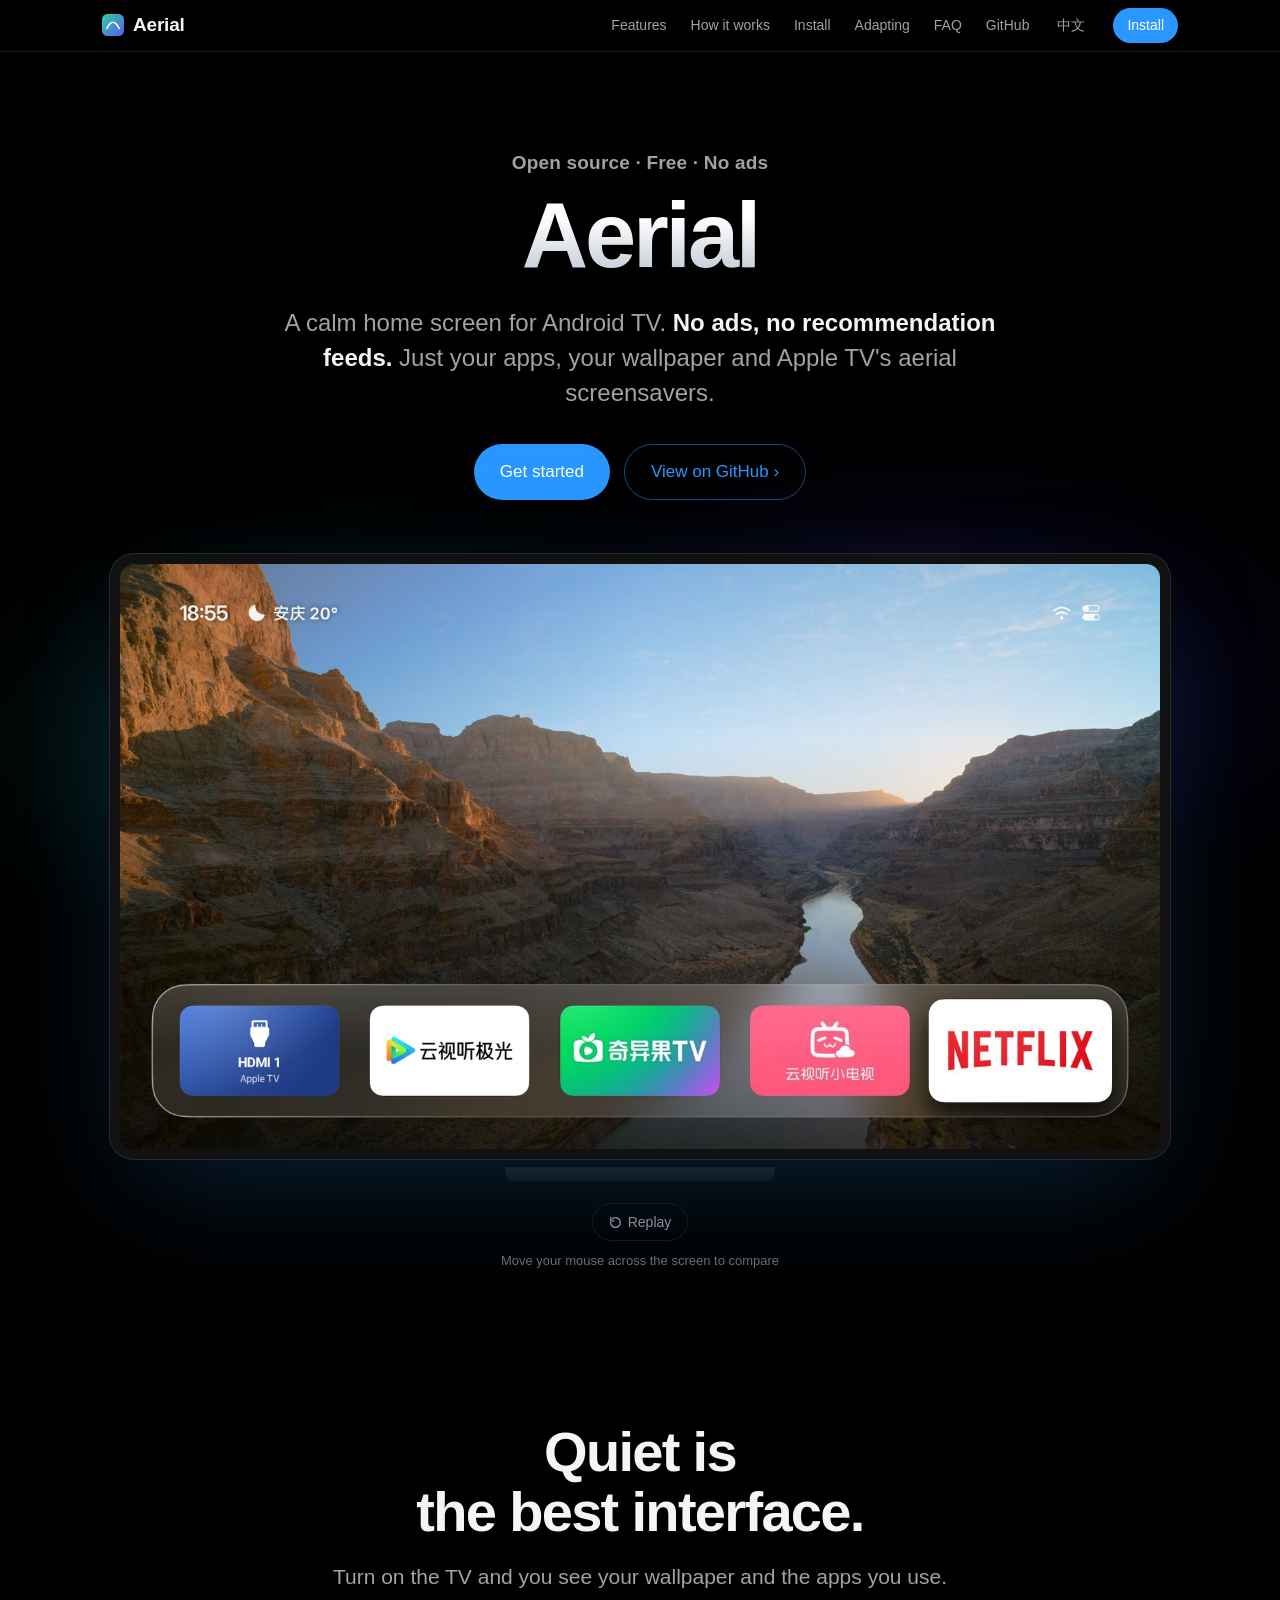
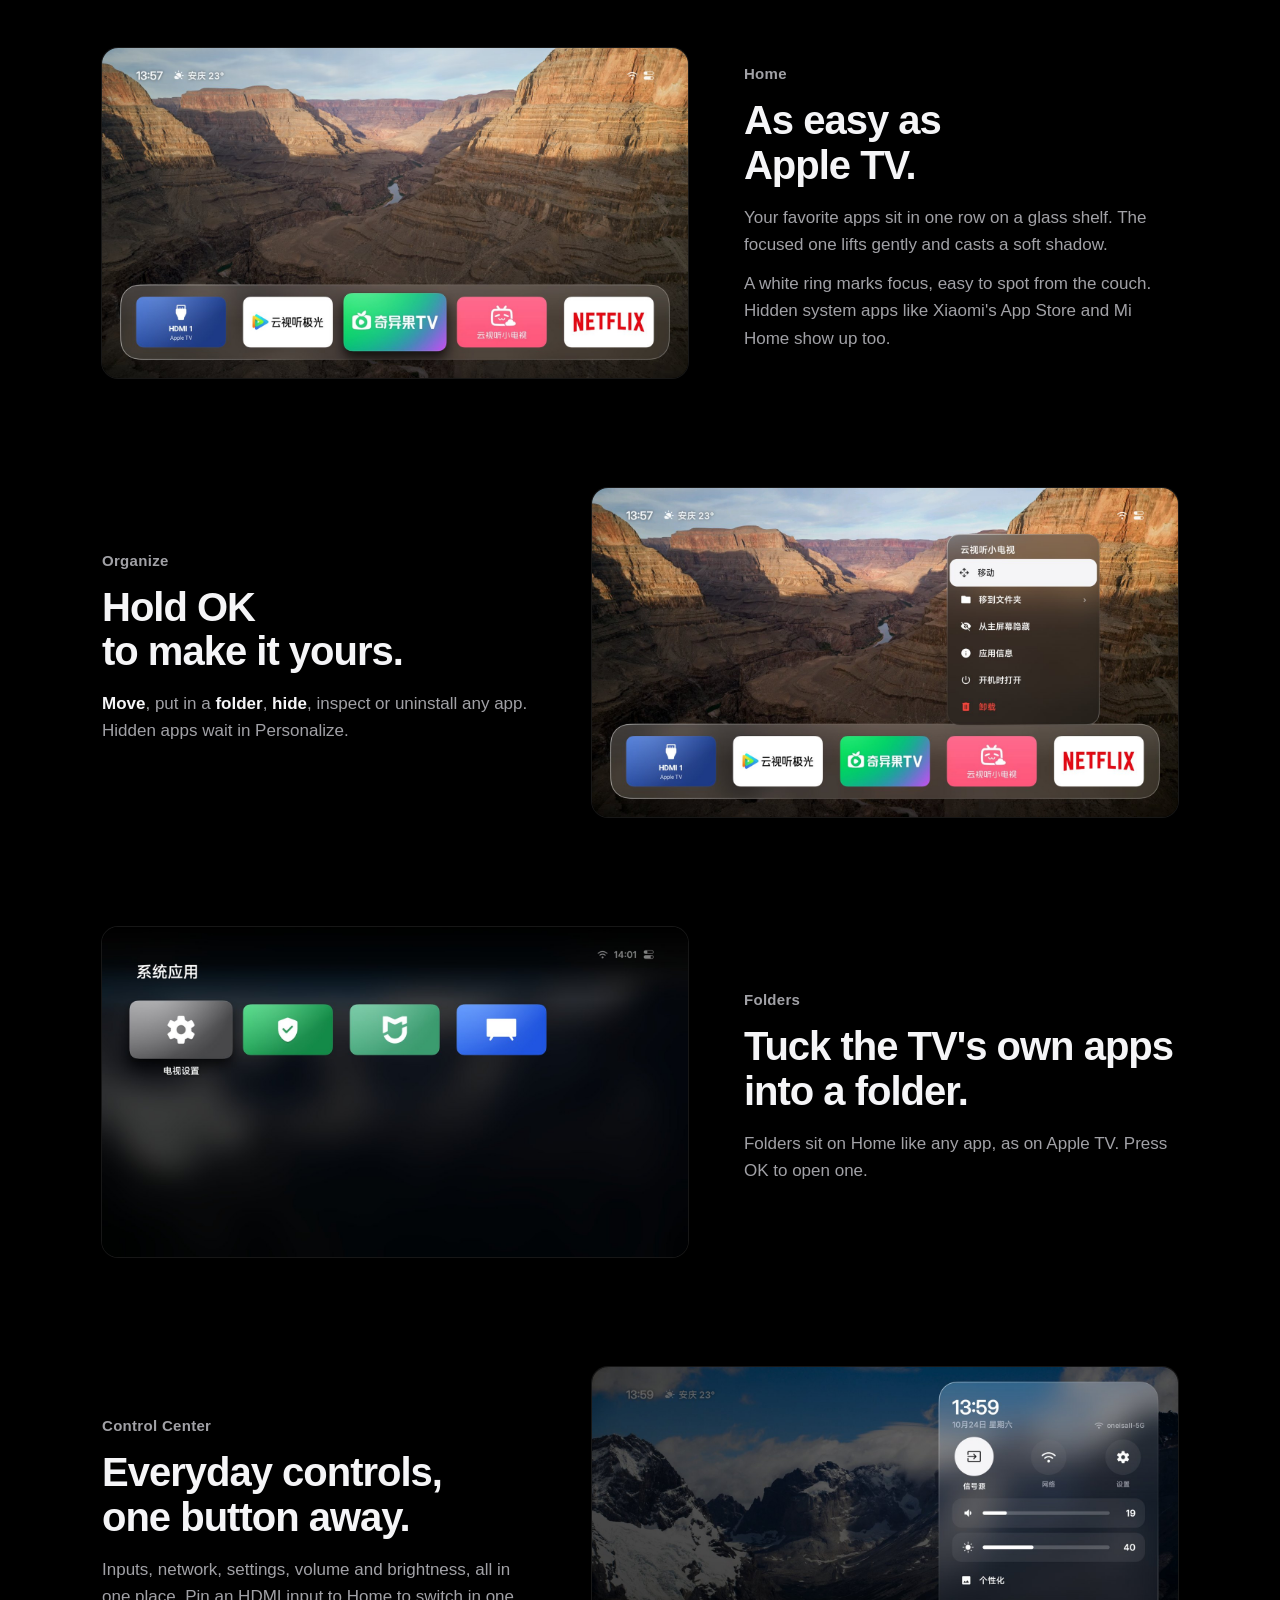
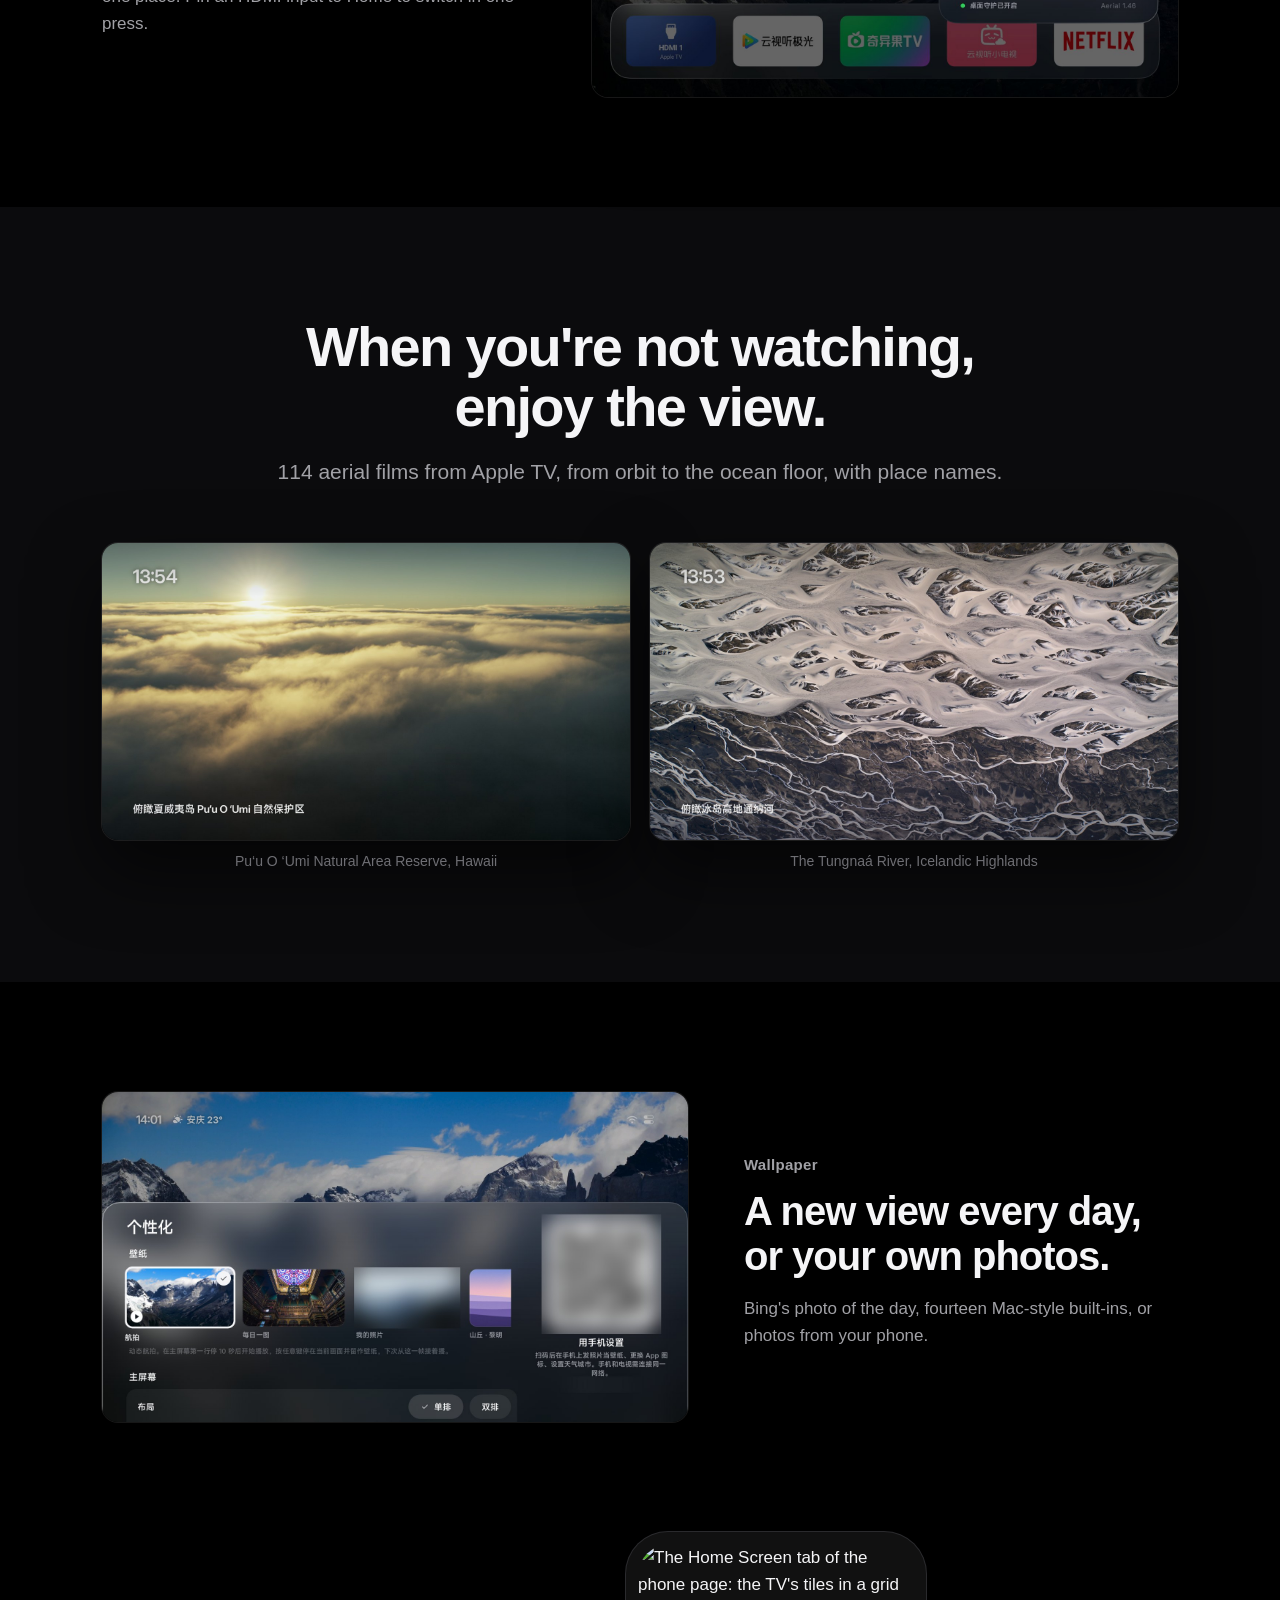
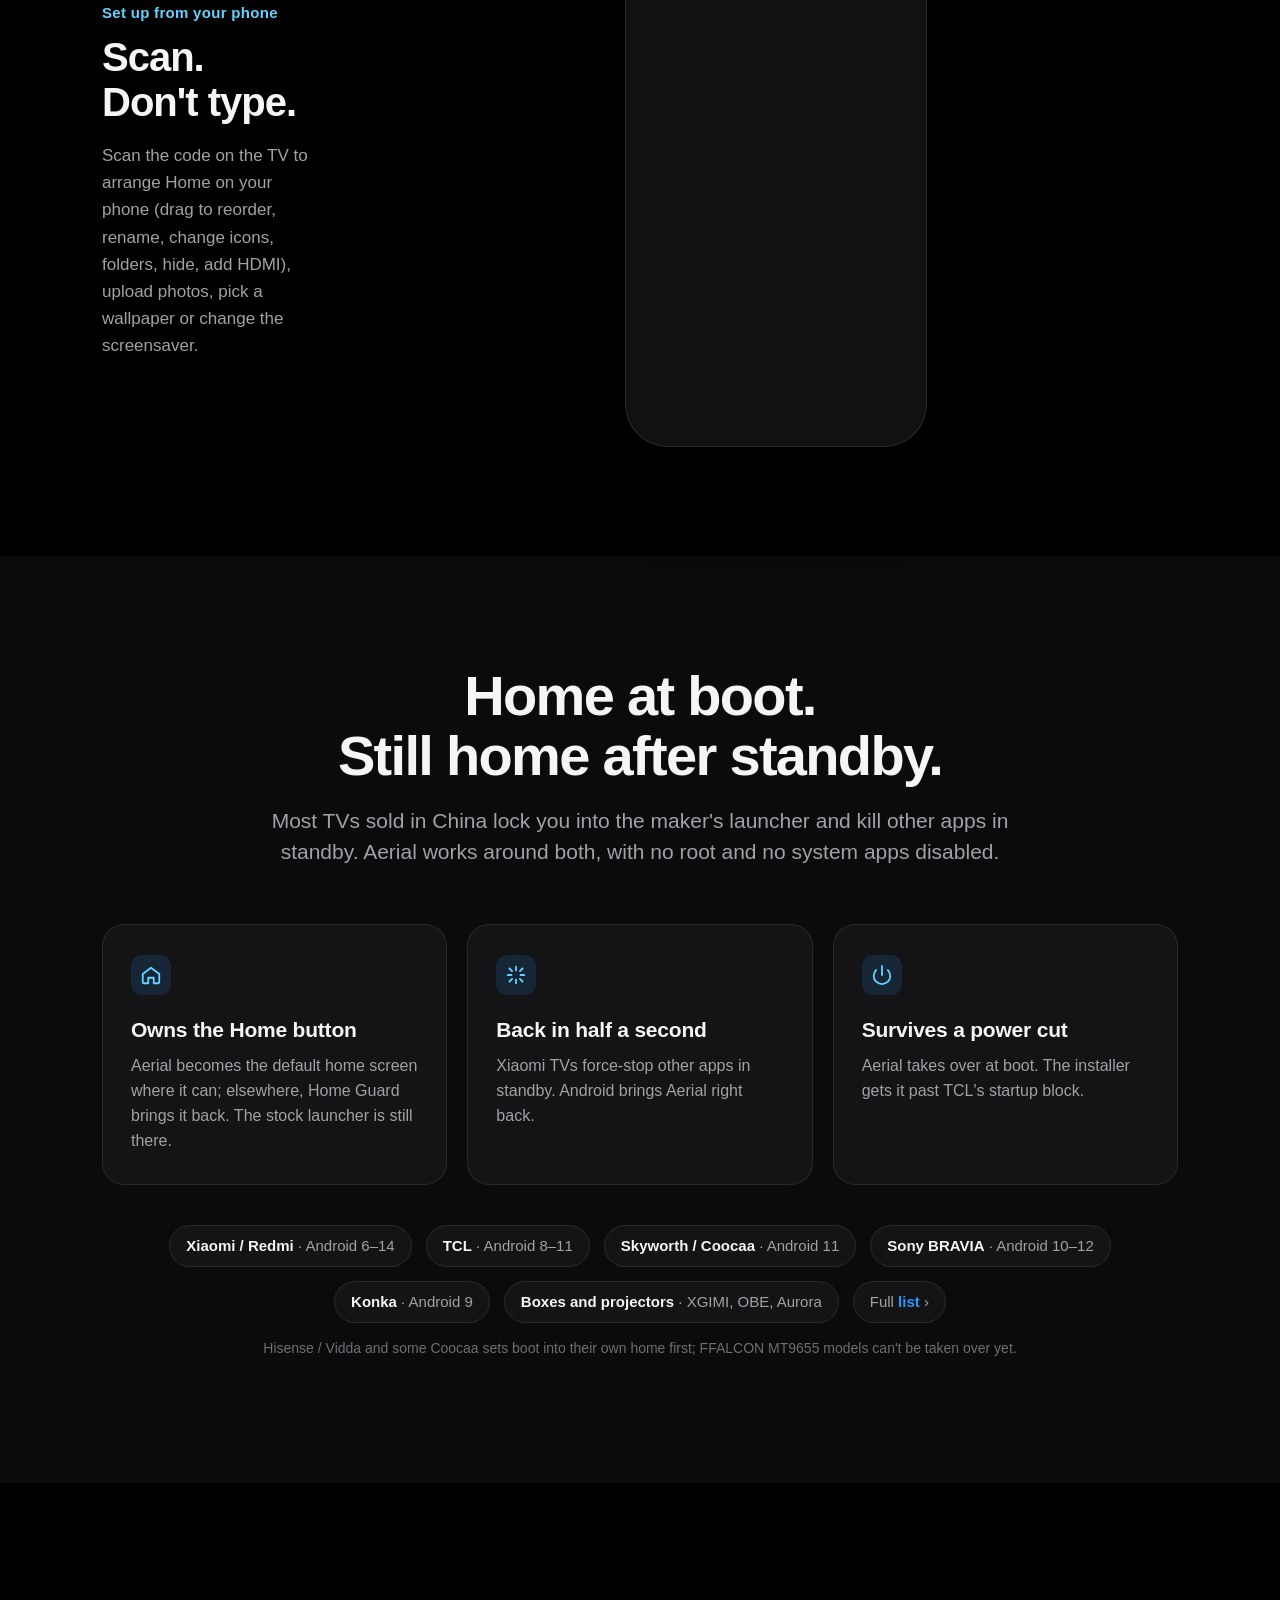
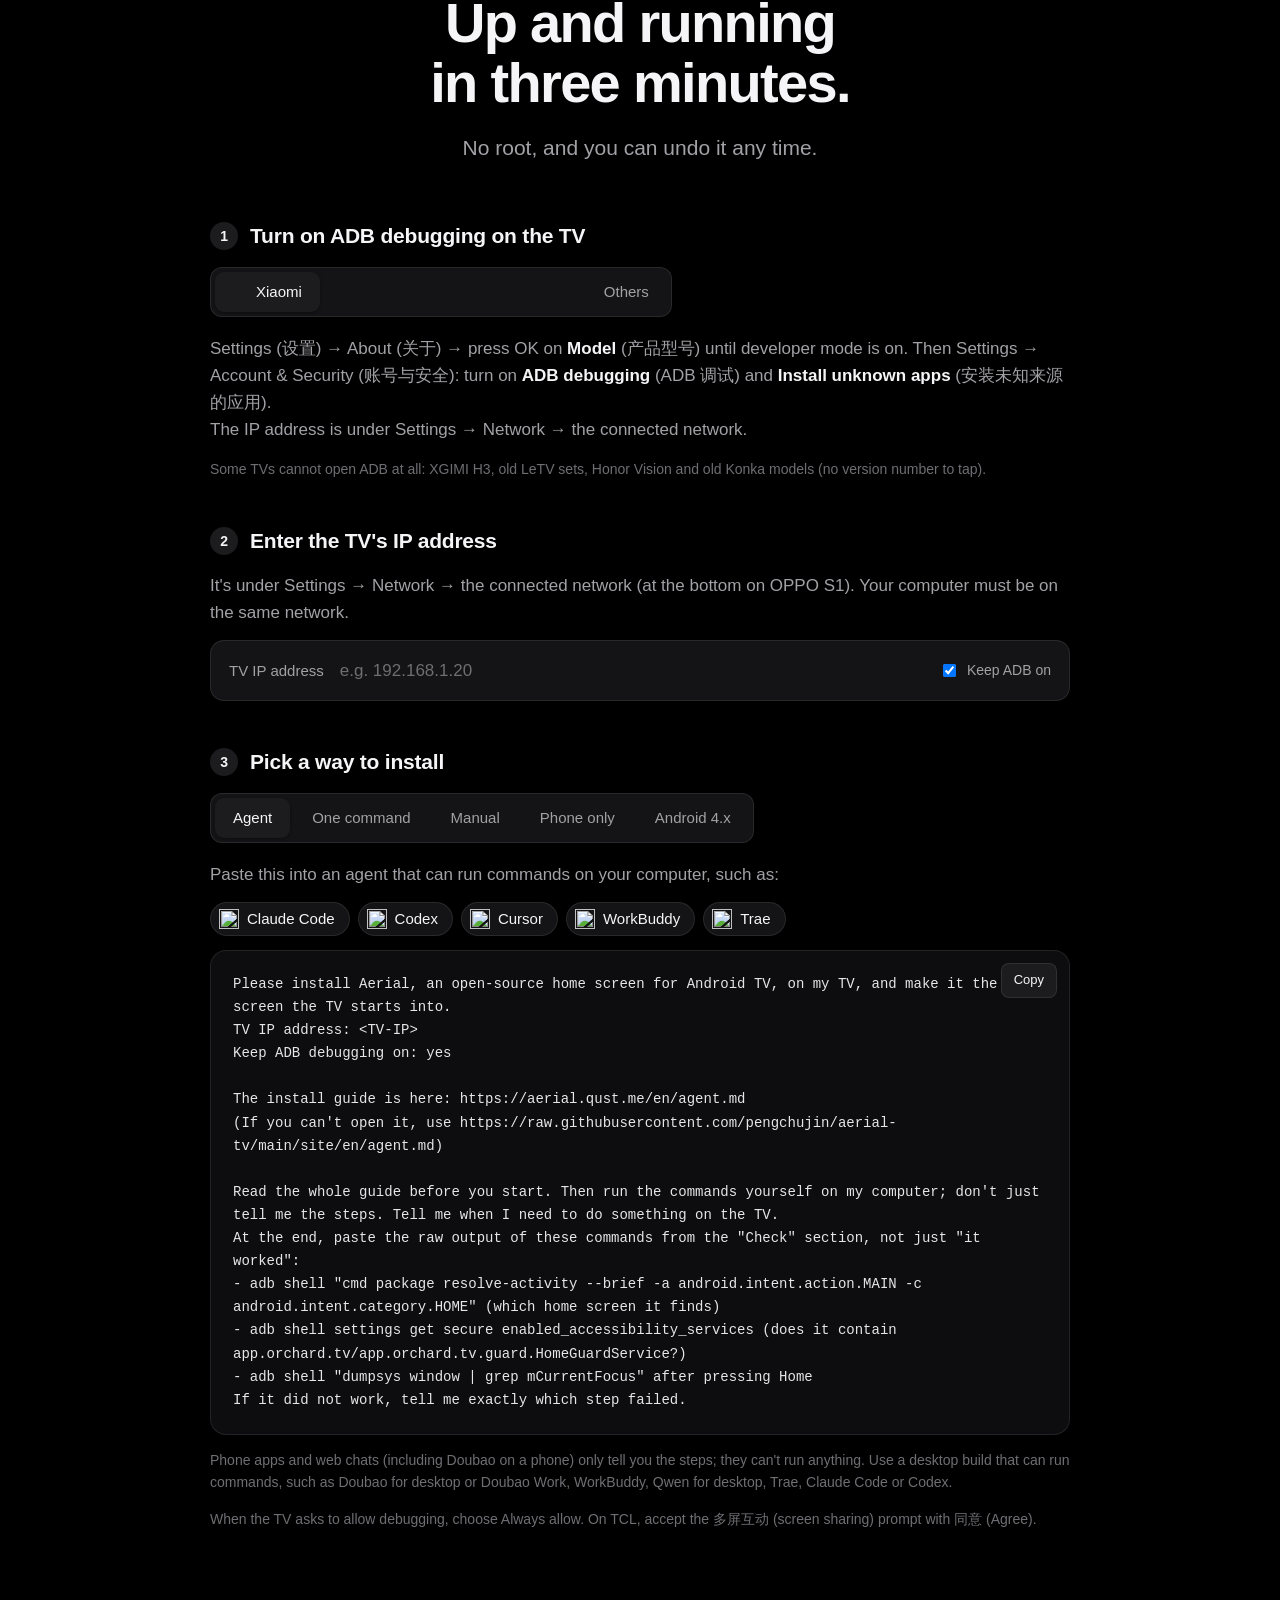
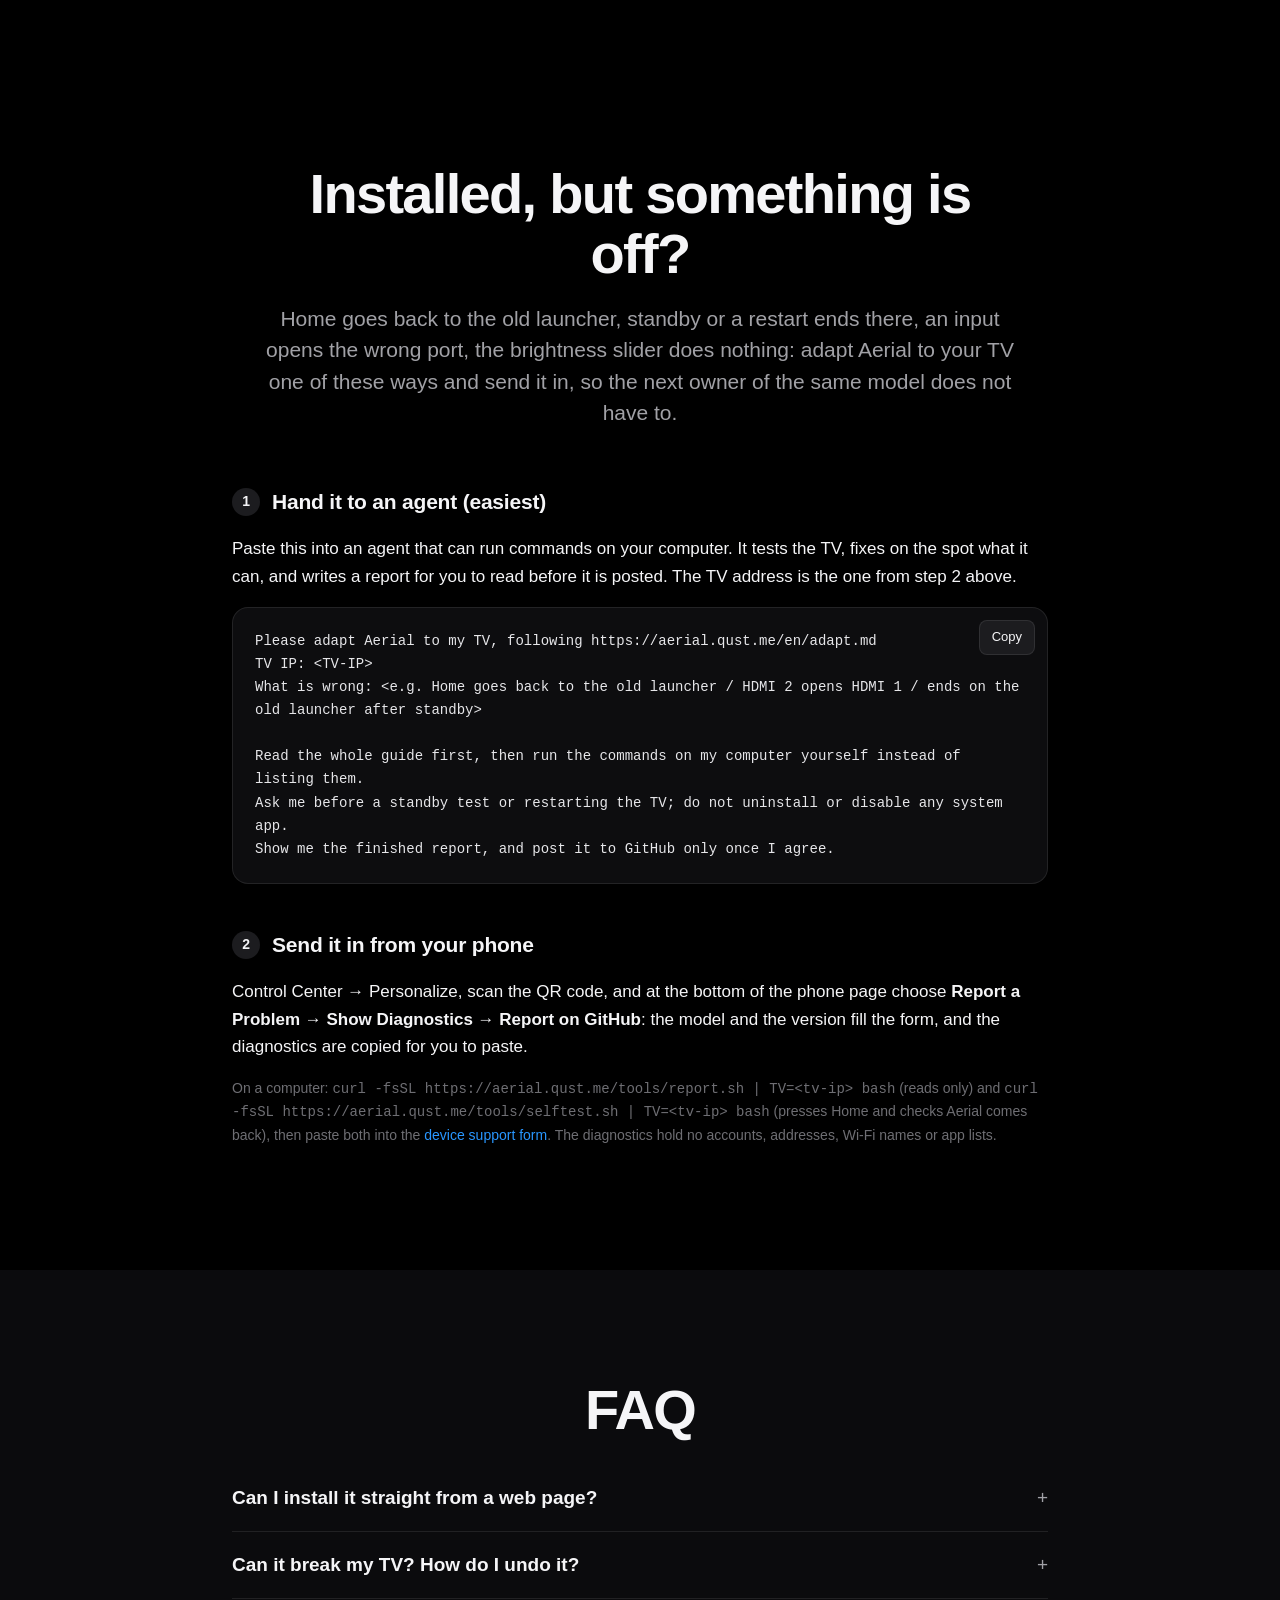
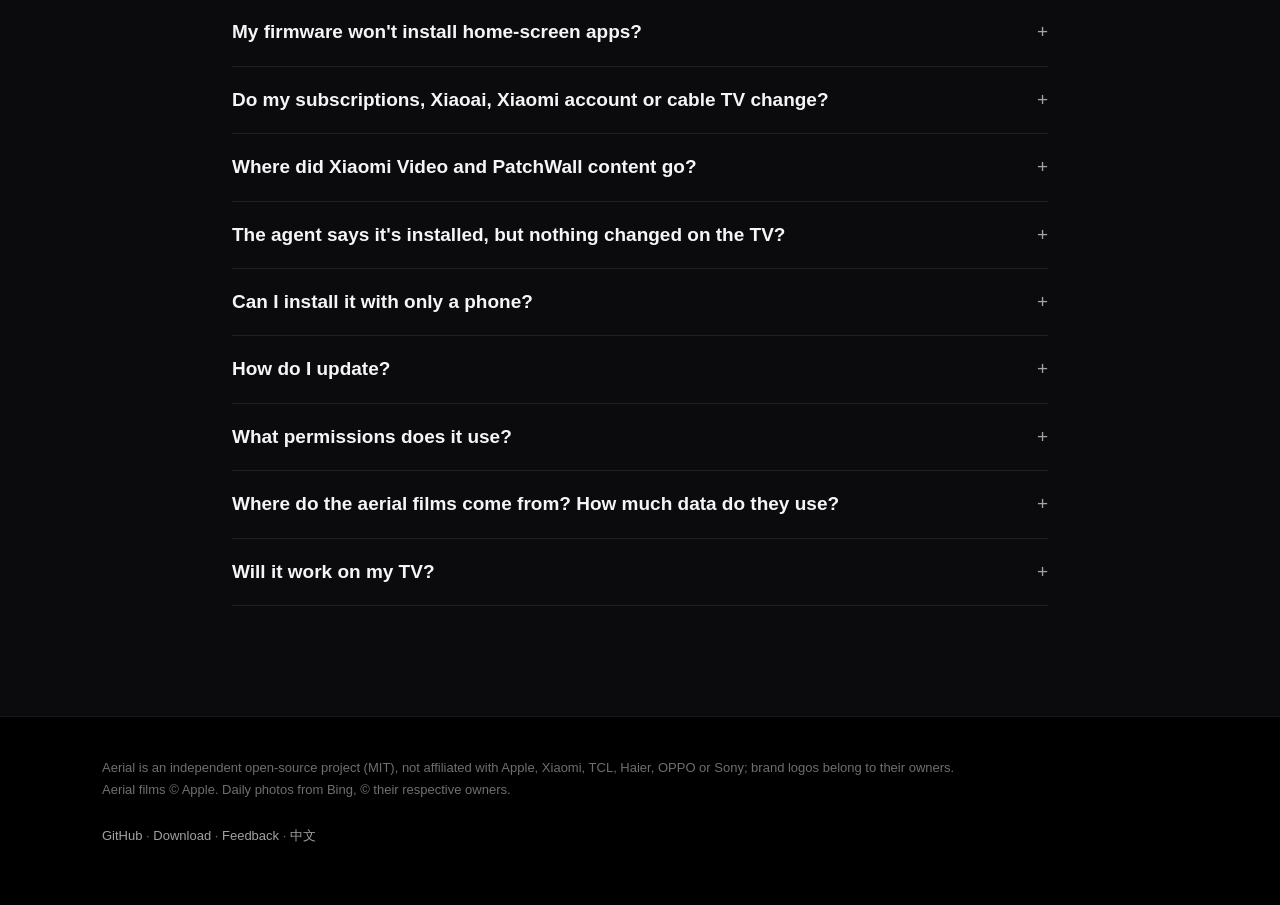
==== commit 0ec810a3: "Lite report link: no prefilled [Lite] title, so full-app users don't file under Lite (#735) Co-Autho" ====
--- a/android/site/index.html
+++ b/android/site/index.html
@@ -269,7 +269,7 @@
         <p><b>Aerial Lite</b> 是给 <b>Android 4.0–4.4</b> 老电视、老盒子用的单独版本，外观和完整版一样。<b>现在是第一版（1.0），属于测试版</b>，只在虚拟机和新电视上测过，真实 4.x 电视上可能还有不少小问题。</p>
         <p><b>不用单独操作</b>：「交给 Agent」和「一行命令」会先看电视的系统版本，4.x 装 Lite，5.0 及以上装完整版，不会装错。</p>
         <p>没有电脑时：下载 <a href="download/aerial-lite.apk"><b>aerial-lite.apk</b></a> 拷进 U 盘，用电视的文件管理器打开安装（只装在 4.x 电视上）。装好后<b>按遥控器的主页键</b>，在系统问「使用哪个应用」时选 <b>Aerial Lite</b>，再选「<b>始终</b>」。</p>
-        <p class="note">Lite 没有桌面守护：固件把主页键锁死在自家桌面时，只能从应用列表打开 Lite。也没有航拍壁纸、信号源磁贴和应用内升级（升级就是再装一次）。还原：设置 → 应用 → Aerial Lite → 清除默认设置，或者卸载它。有问题请用<a href="https://github.com/pengchujin/aerial-tv/issues/new?template=device.yml&amp;title=%5BLite%5D%20">机型适配模板</a>反馈，标题写上 Lite。</p>
+        <p class="note">Lite 没有桌面守护：固件把主页键锁死在自家桌面时，只能从应用列表打开 Lite。也没有航拍壁纸、信号源磁贴和应用内升级（升级就是再装一次）。还原：设置 → 应用 → Aerial Lite → 清除默认设置，或者卸载它。有问题请用<a href="https://github.com/pengchujin/aerial-tv/issues/new?template=device.yml">机型适配模板</a>反馈，标题写上 Lite。</p>
       </div>
 
       <p class="note">电视问是否允许调试时，选「始终允许」。TCL 会弹「多屏互动：正在发起应用推送」，选「同意」。</p>
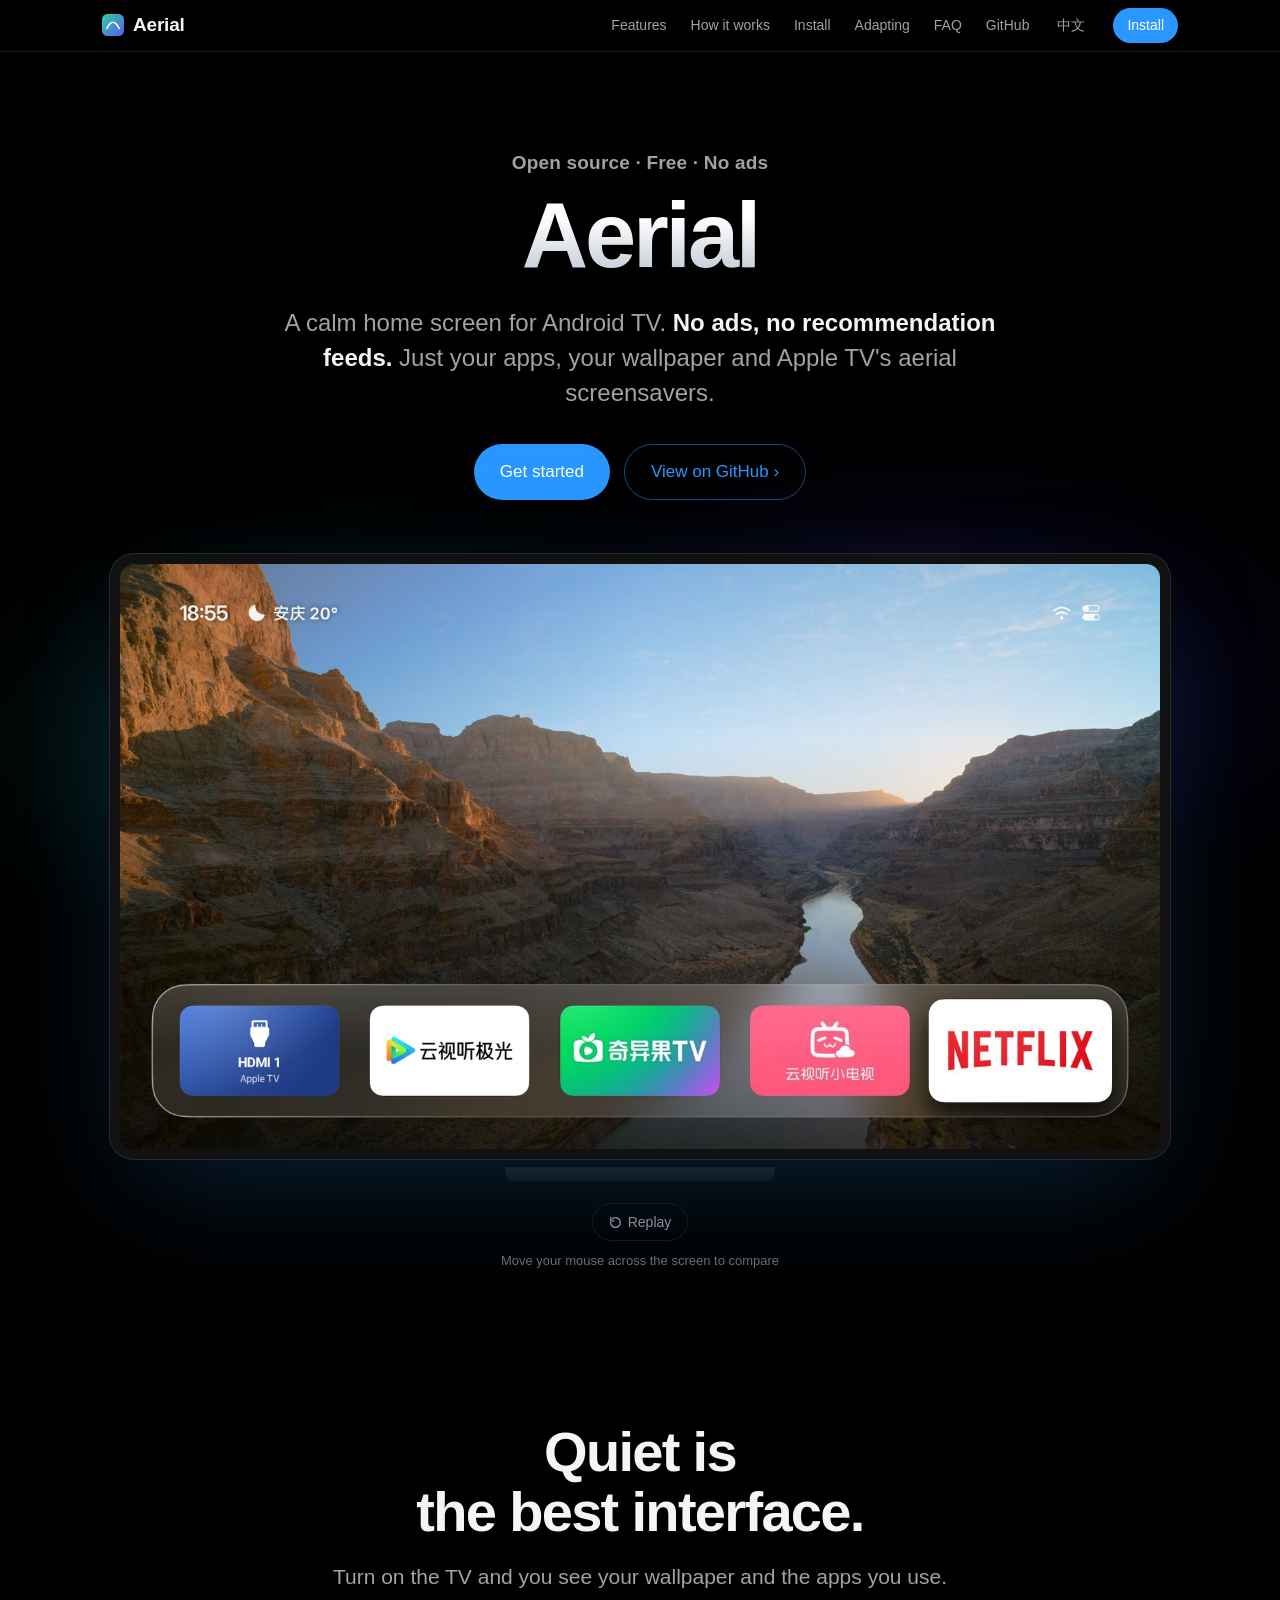
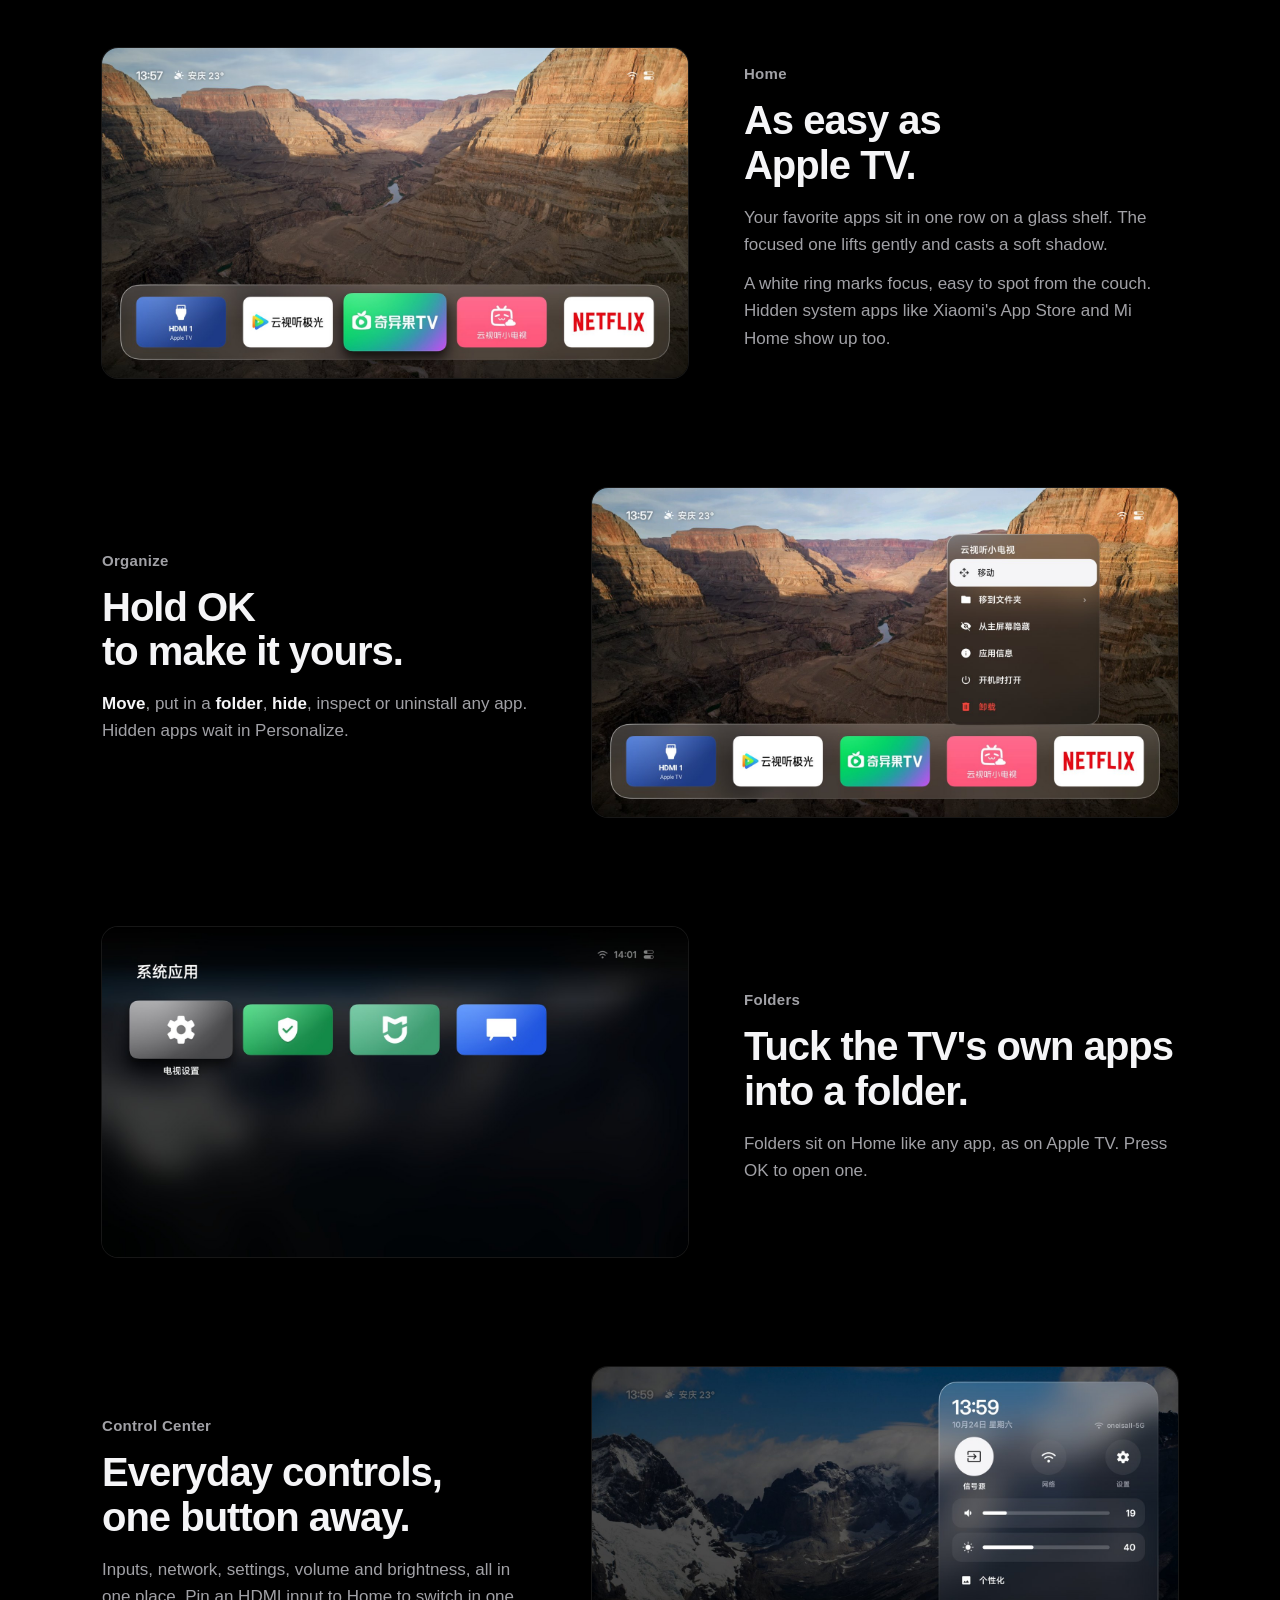
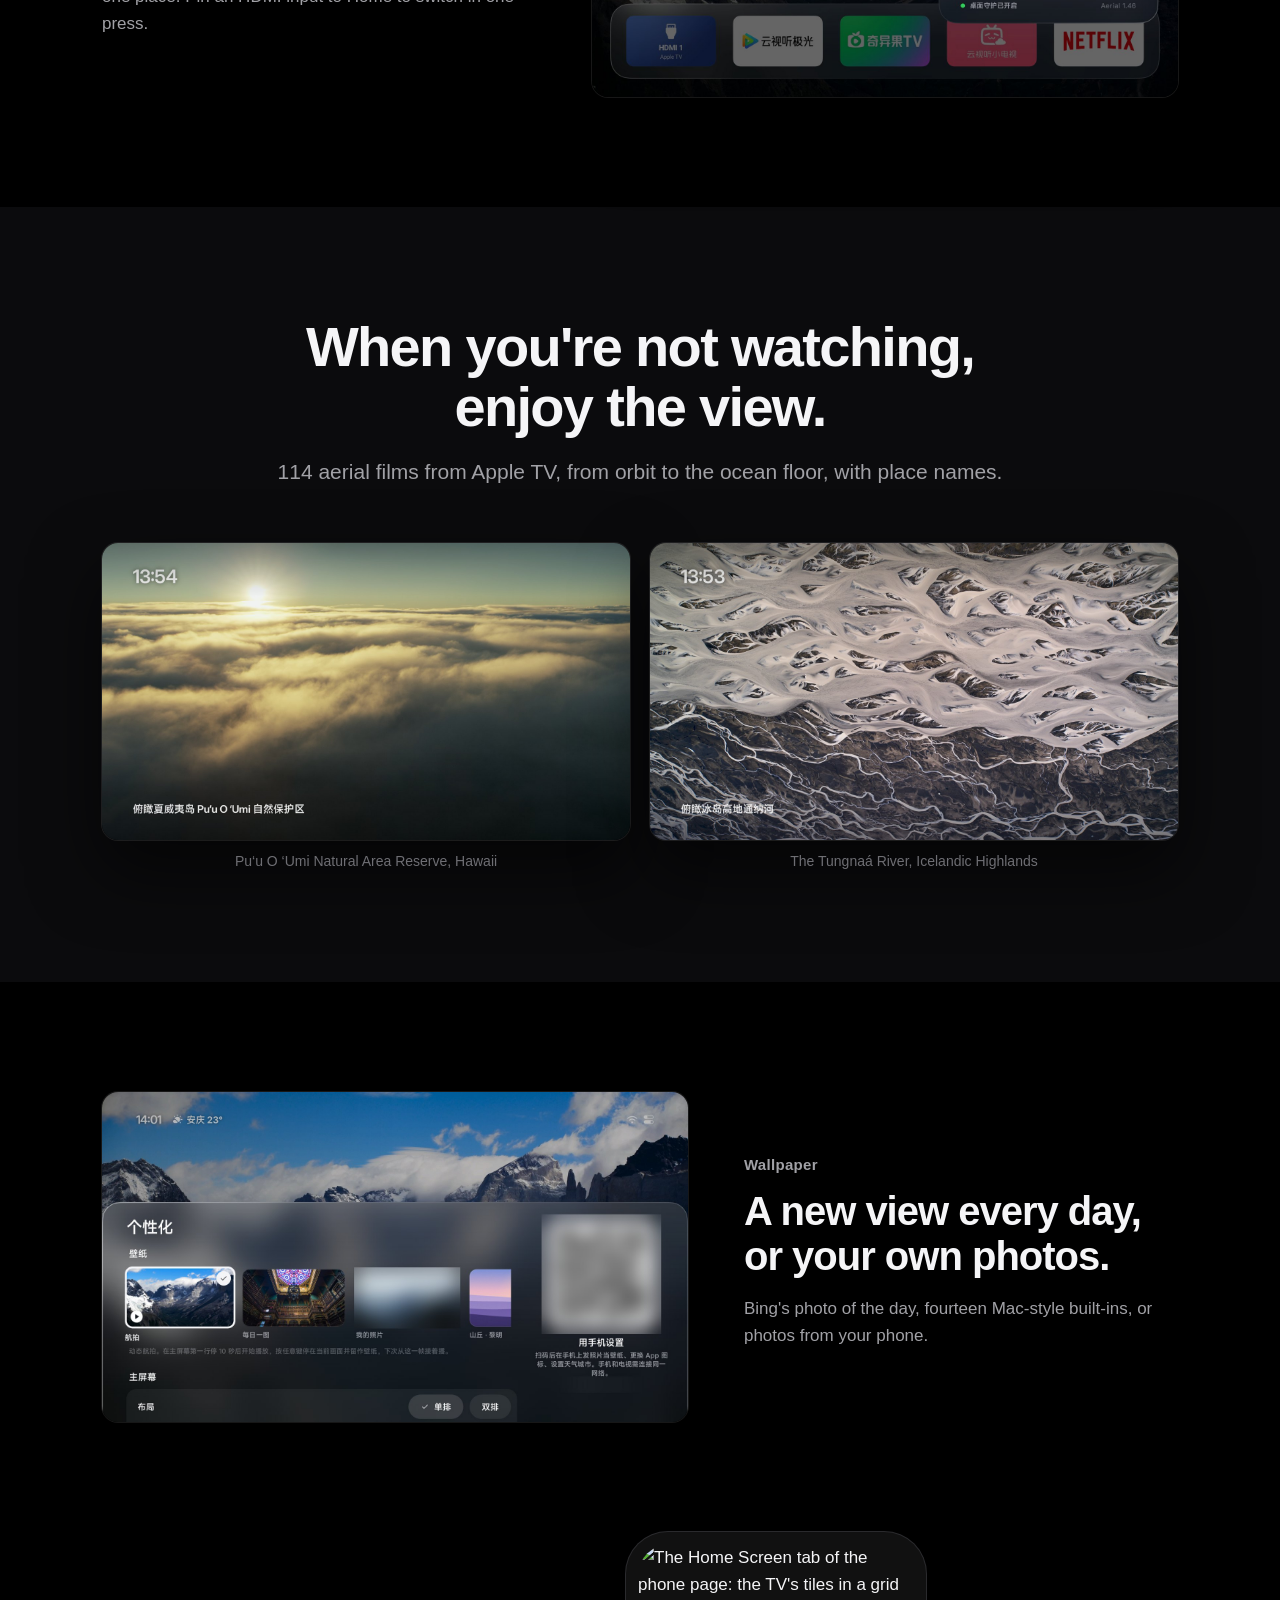
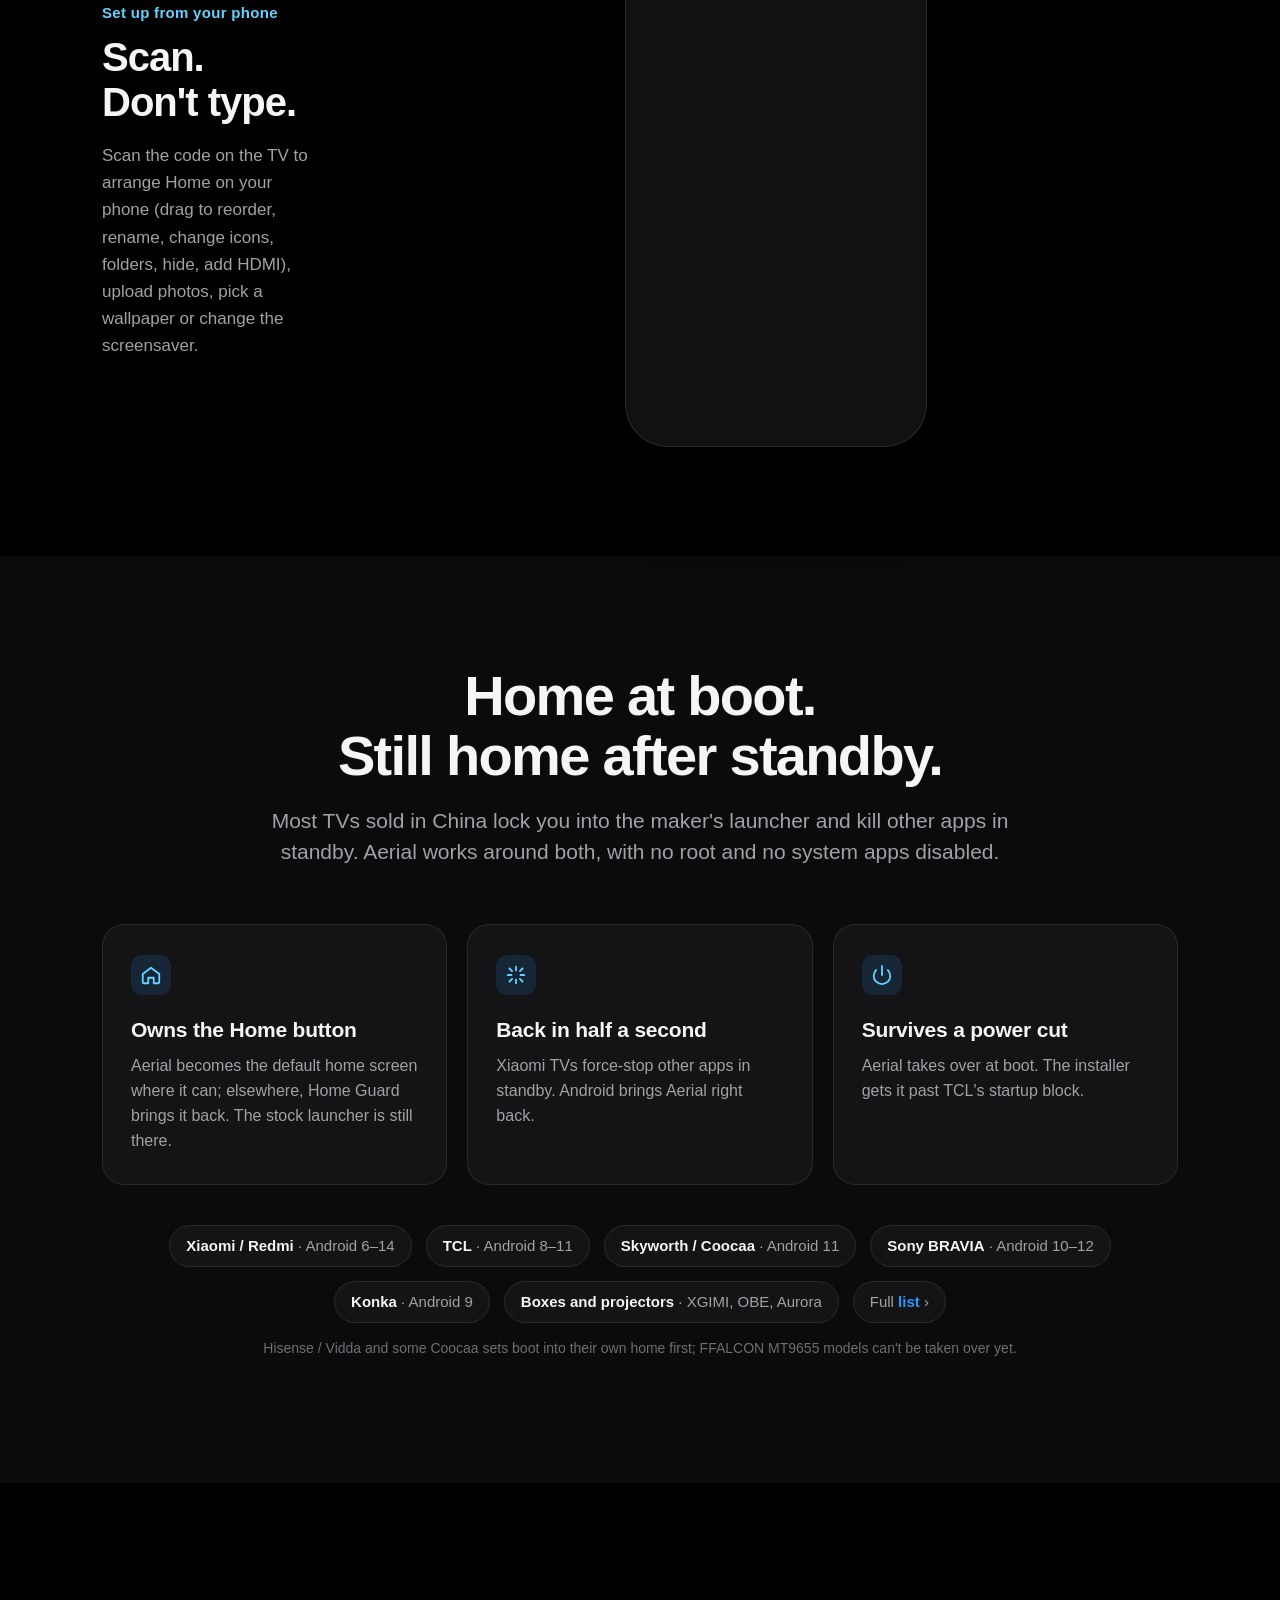
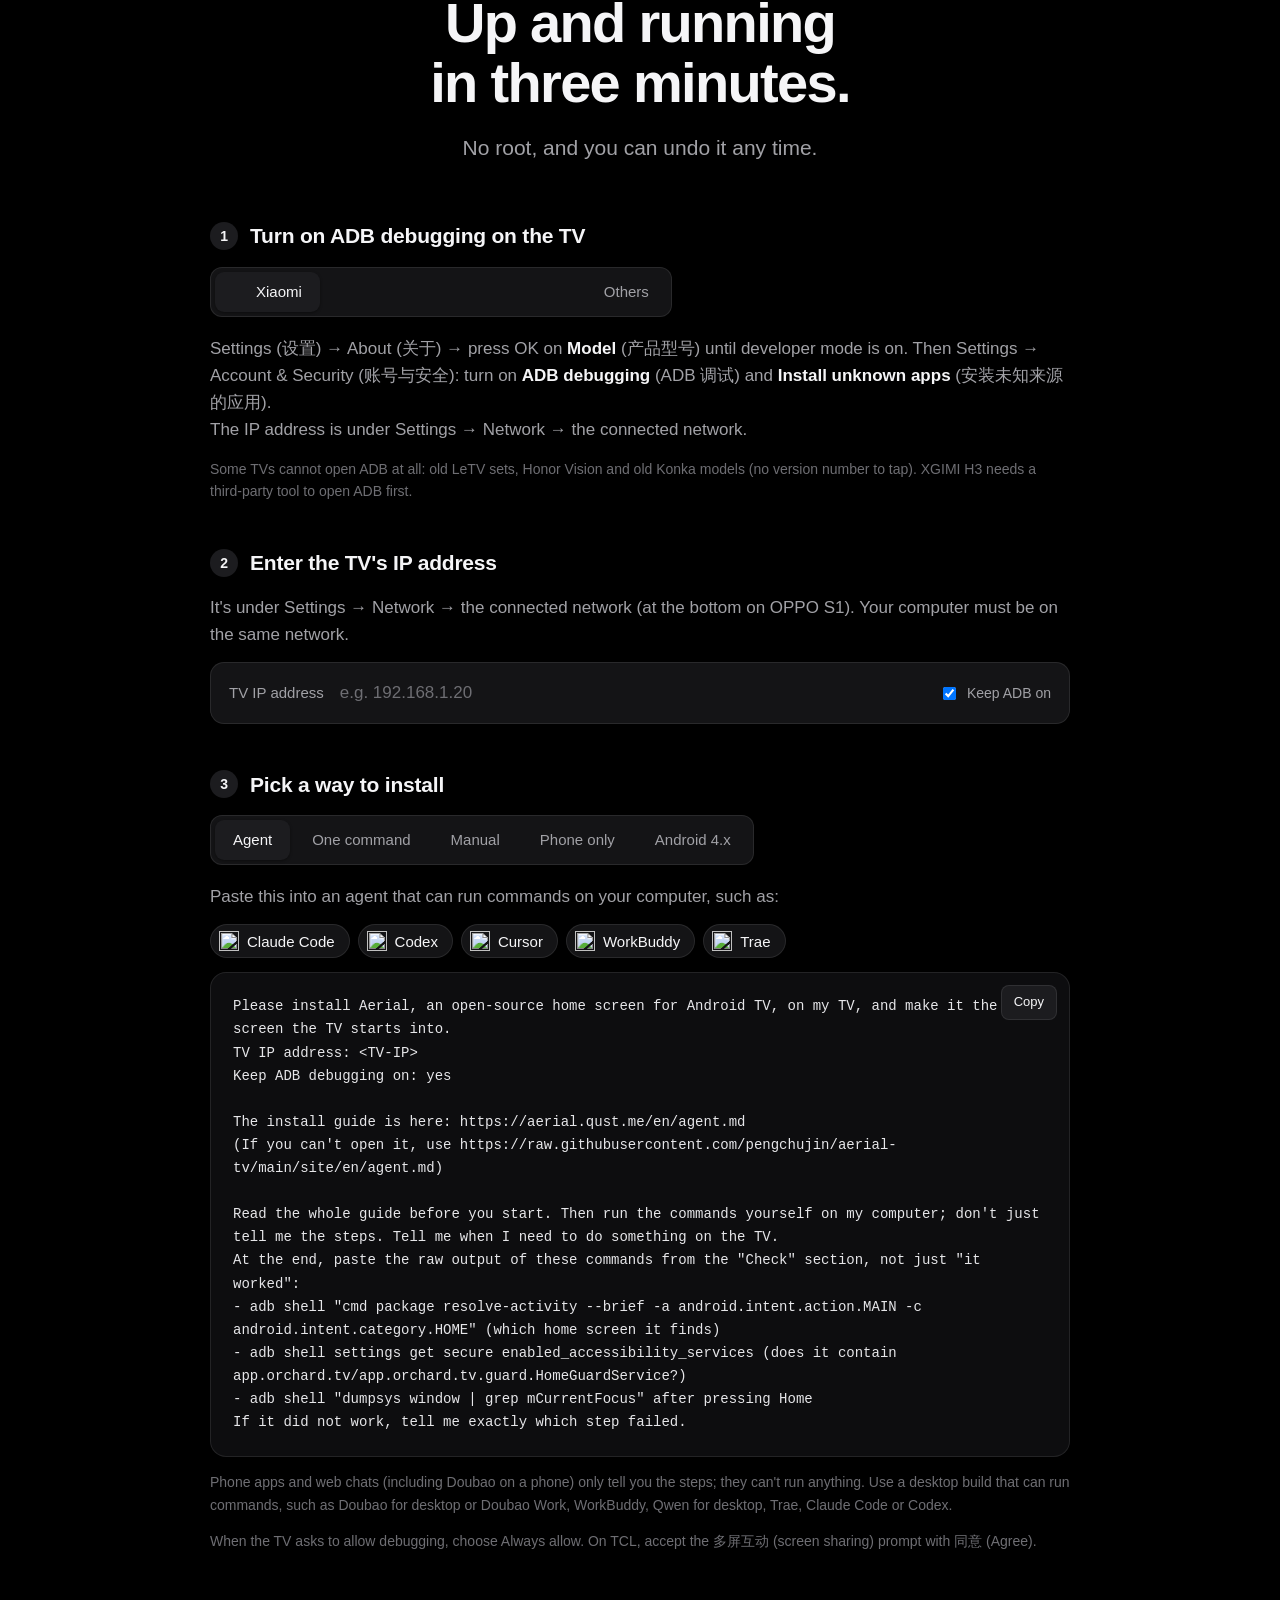
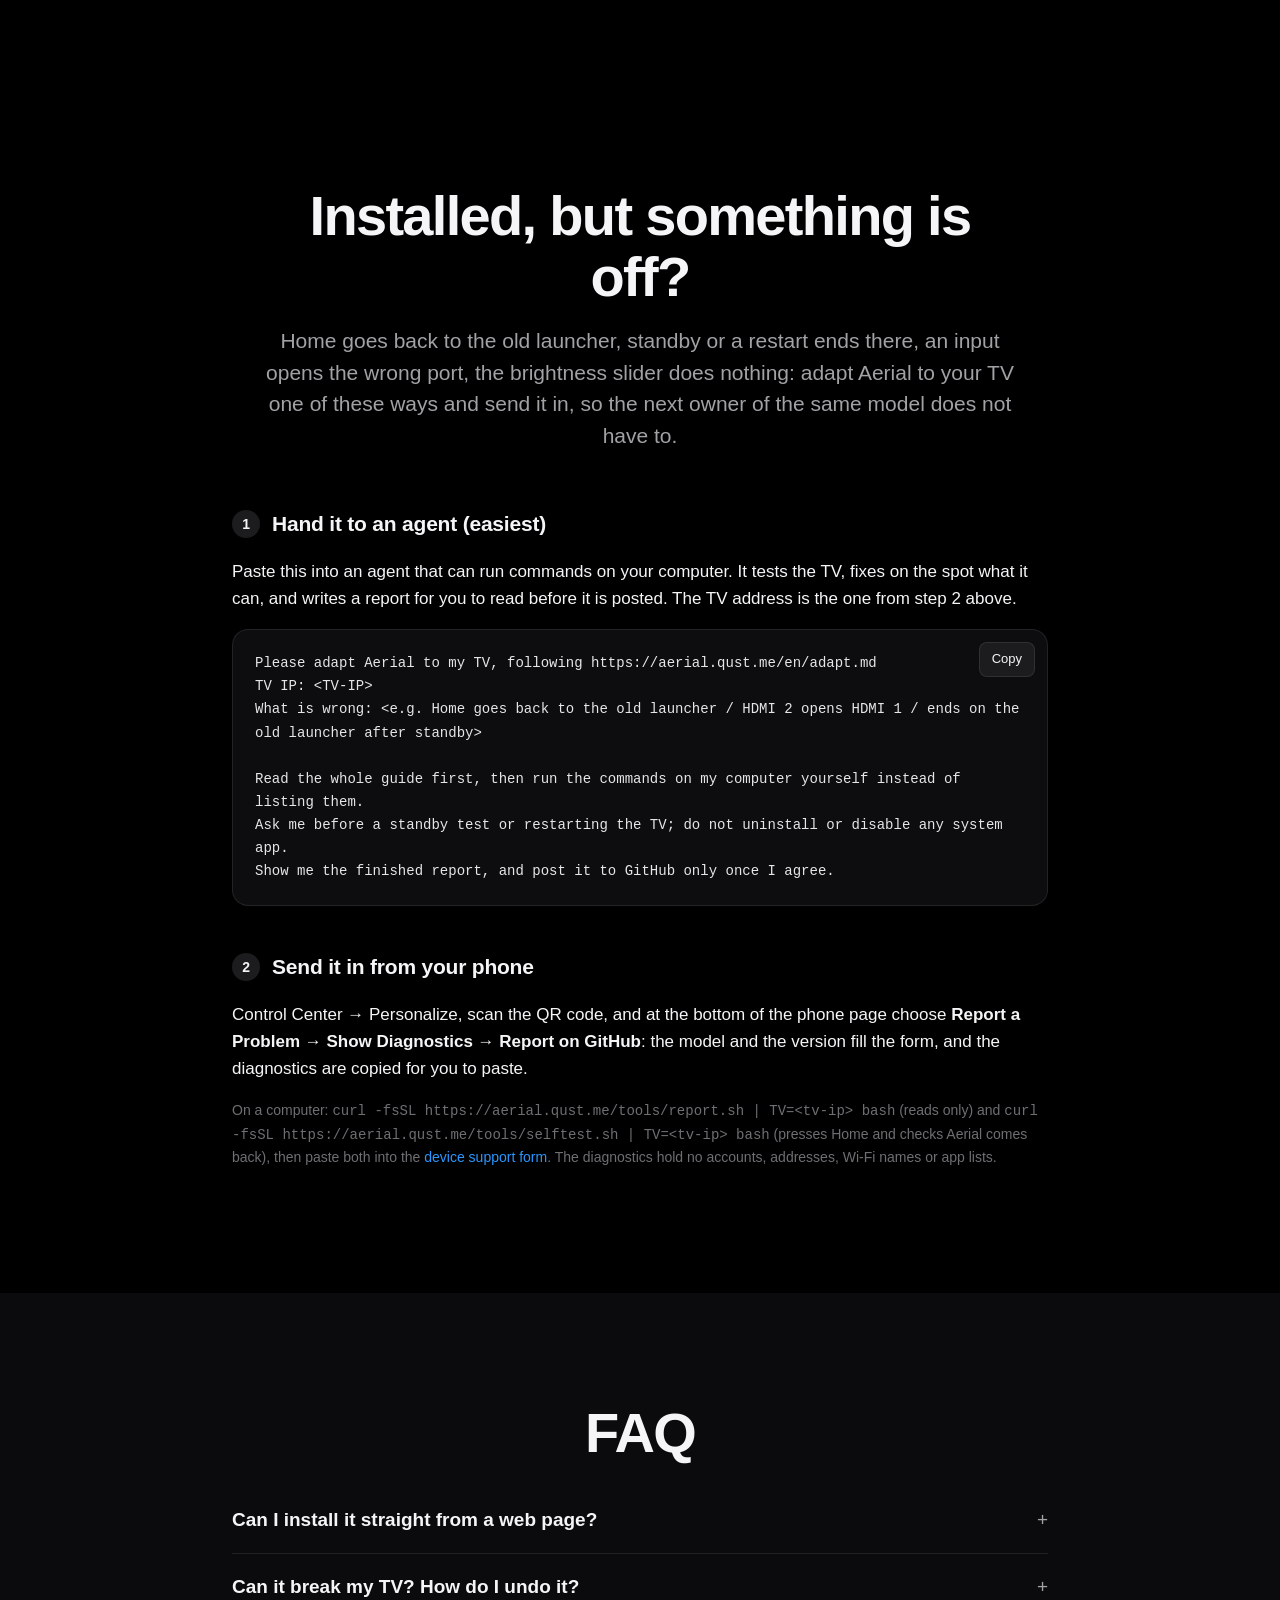
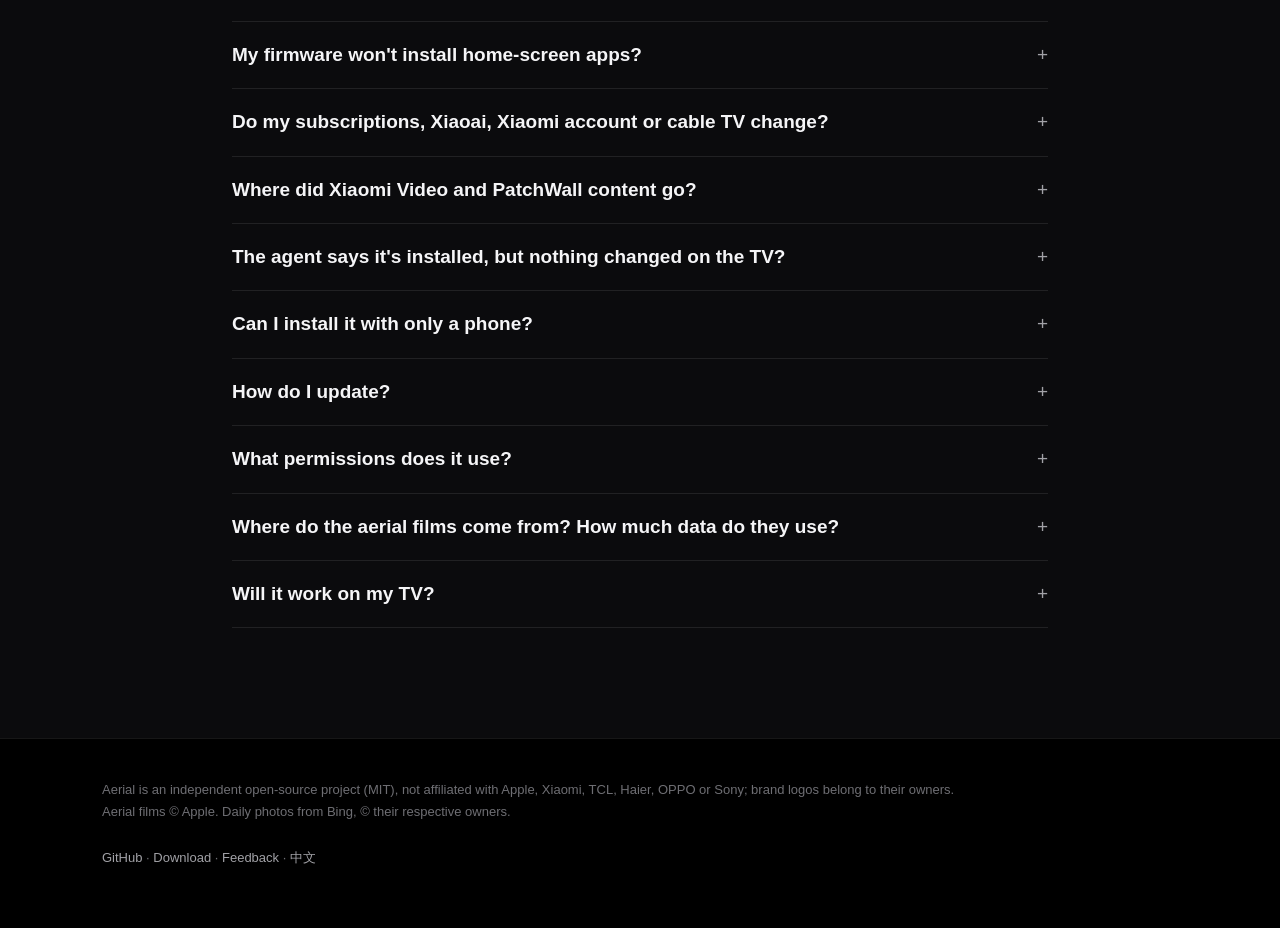
==== commit 136253fd: "Merge PR #702: XGIMI H3 opens ADB with a phone-installed tool Conflicts: both XGIMI rows in the devi" ====
--- a/android/site/index.html
+++ b/android/site/index.html
@@ -211,7 +211,7 @@
       <div class="panel" data-panel="haier"><p>按<b>电视机身上</b>的信号源键，弹出信号源菜单后，用遥控器按 <b>左左上右</b>，进入「海尔工厂菜单」，把 <b>ADB 调试开关</b> 设为开。只改这一项，别动其他选项。<br>IP 在 设置 → 网络 → 已连接的网络 里。</p></div>
       <div class="panel" data-panel="oppo"><p>设置 → 系统 → 关于本机 → <b>设备型号</b>，按 <b>上上右右</b> 再按确认；然后到 设置 → 系统 → <b>开发者选项</b>，打开 <b>USB 调试</b>（有的机型叫「ADB 调试」）。<br>IP 在 设置 → 网络 → 已连接的网络 <b>最下面</b>。</p></div>
       <div class="panel" data-panel="other"><p>设置 → 设备偏好设置 → 关于 → 连按 <b>内部版本号</b>（Build，不是「Android 版本」）7 次，再在开发者选项里打开 <b>USB 调试</b>。<br>IP 在 设置 → 网络 → 已连接的网络 里。</p></div>
-      <p class="note">极米 H3、老乐视、荣耀智慧屏、老康佳（看不到版本号）等机型打不开 ADB。</p>
+      <p class="note">老乐视、荣耀智慧屏、老康佳（看不到版本号）等机型打不开 ADB。极米 H3 需先用第三方工具打开 ADB，见机型说明。</p>
 
       <h3 class="step"><span>2</span>填上电视 IP</h3>
       <p class="hint">在电视的 设置 → 网络 → 已连接的网络 里（OPPO S1 在这一页最下面）。电脑要和电视连同一个网络。</p>
@@ -343,7 +343,7 @@
       </details>
       <details>
         <summary>我的电视能用吗？</summary>
-        <p>先看<a href="https://github.com/pengchujin/aerial-tv#支持的机型">机型列表</a>。不在列表里的大概率也可以，原生 Android TV / Google TV 最省事。LG webOS、三星 Tizen、华为鸿蒙智慧屏的系统不一样，装不了；Android 4.0–4.4 的老电视用 Aerial Lite（测试版，见安装区的「Android 4.x」），更老的不支持。极米 H3、老乐视、荣耀智慧屏、老康佳（看不到版本号）等机型打不开 ADB，暂时没有办法。老电视或内存小的电视会自动用「流畅」效果，也可以在 个性化 → 效果 里手动选。遇到问题见上面的<a href="#adapt">「装好了，但有地方不对？」</a>。</p>
+        <p>先看<a href="https://github.com/pengchujin/aerial-tv#支持的机型">机型列表</a>。不在列表里的大概率也可以，原生 Android TV / Google TV 最省事。LG webOS、三星 Tizen、华为鸿蒙智慧屏的系统不一样，装不了；Android 4.0–4.4 的老电视用 Aerial Lite（测试版，见安装区的「Android 4.x」），更老的不支持。老乐视、荣耀智慧屏、老康佳（看不到版本号）等机型打不开 ADB，暂时没有办法。老电视或内存小的电视会自动用「流畅」效果，也可以在 个性化 → 效果 里手动选。遇到问题见上面的<a href="#adapt">「装好了，但有地方不对？」</a>。</p>
       </details>
     </div>
   </div>
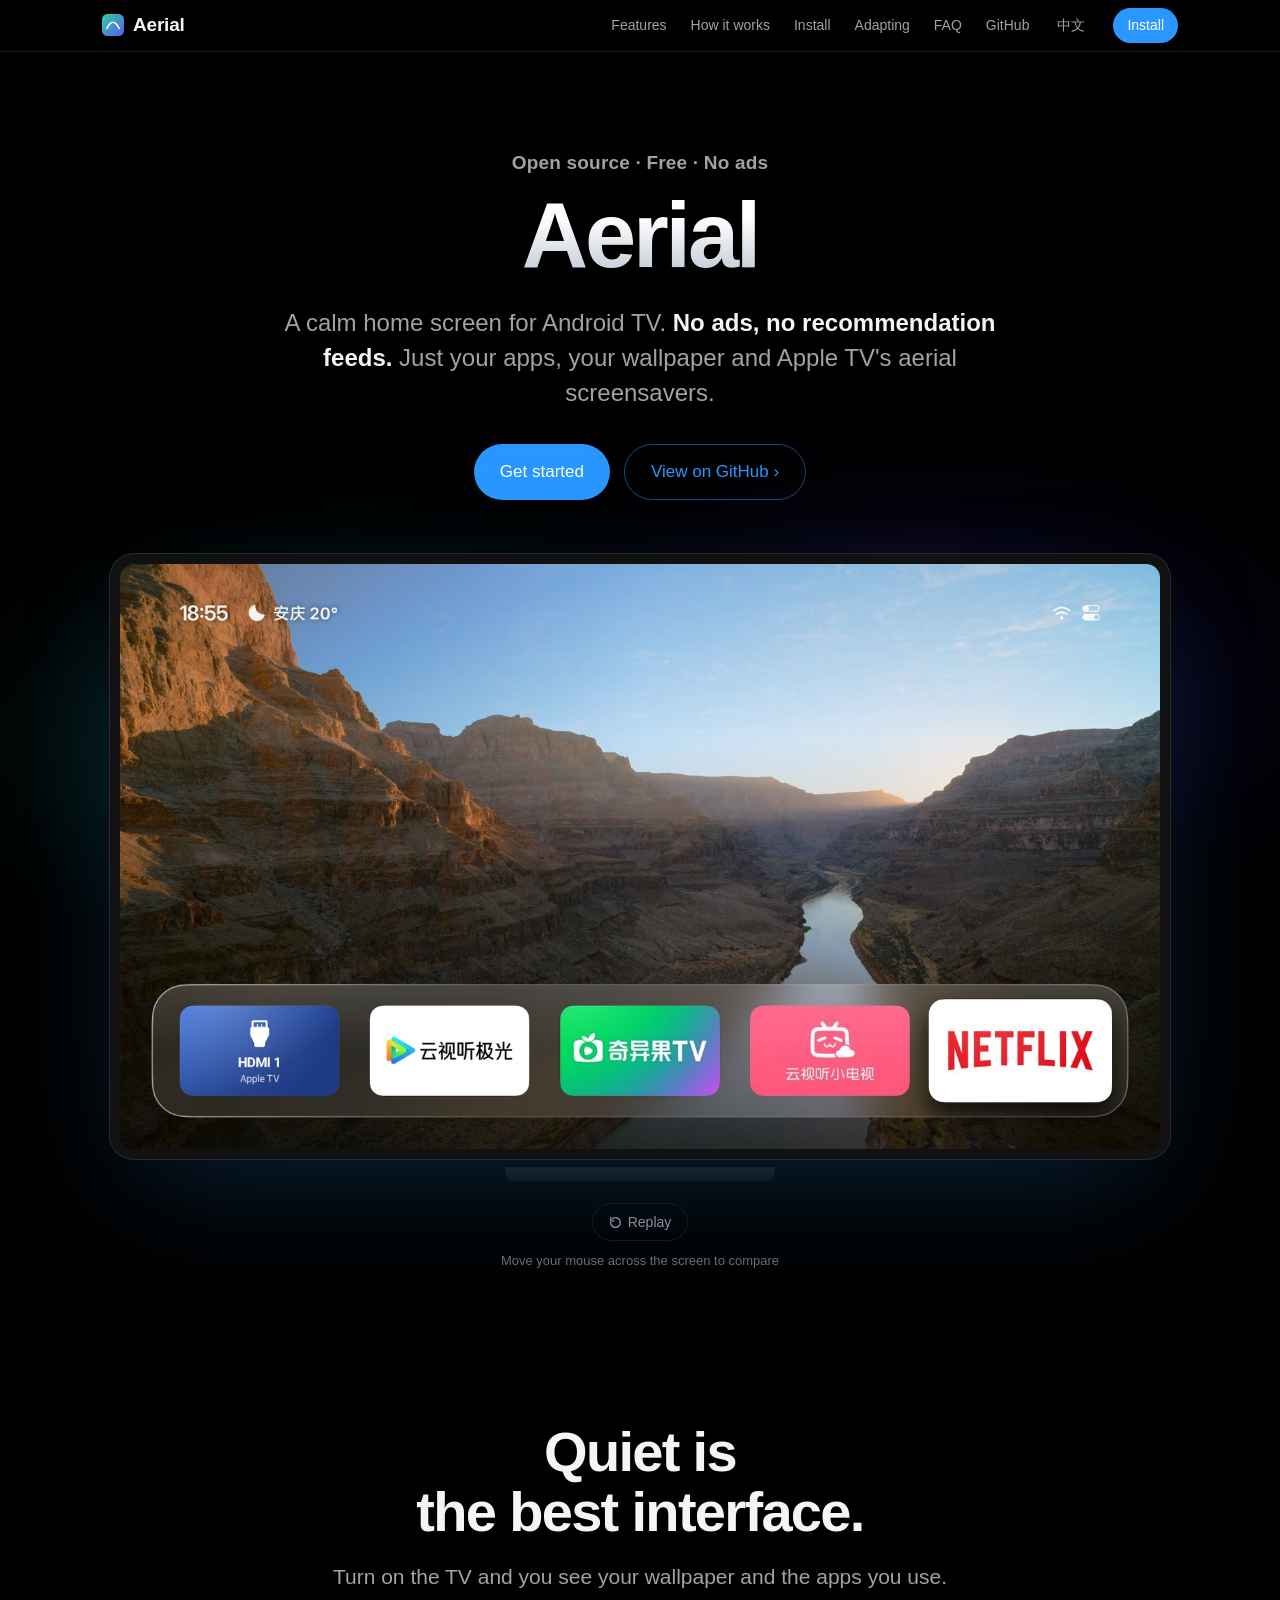
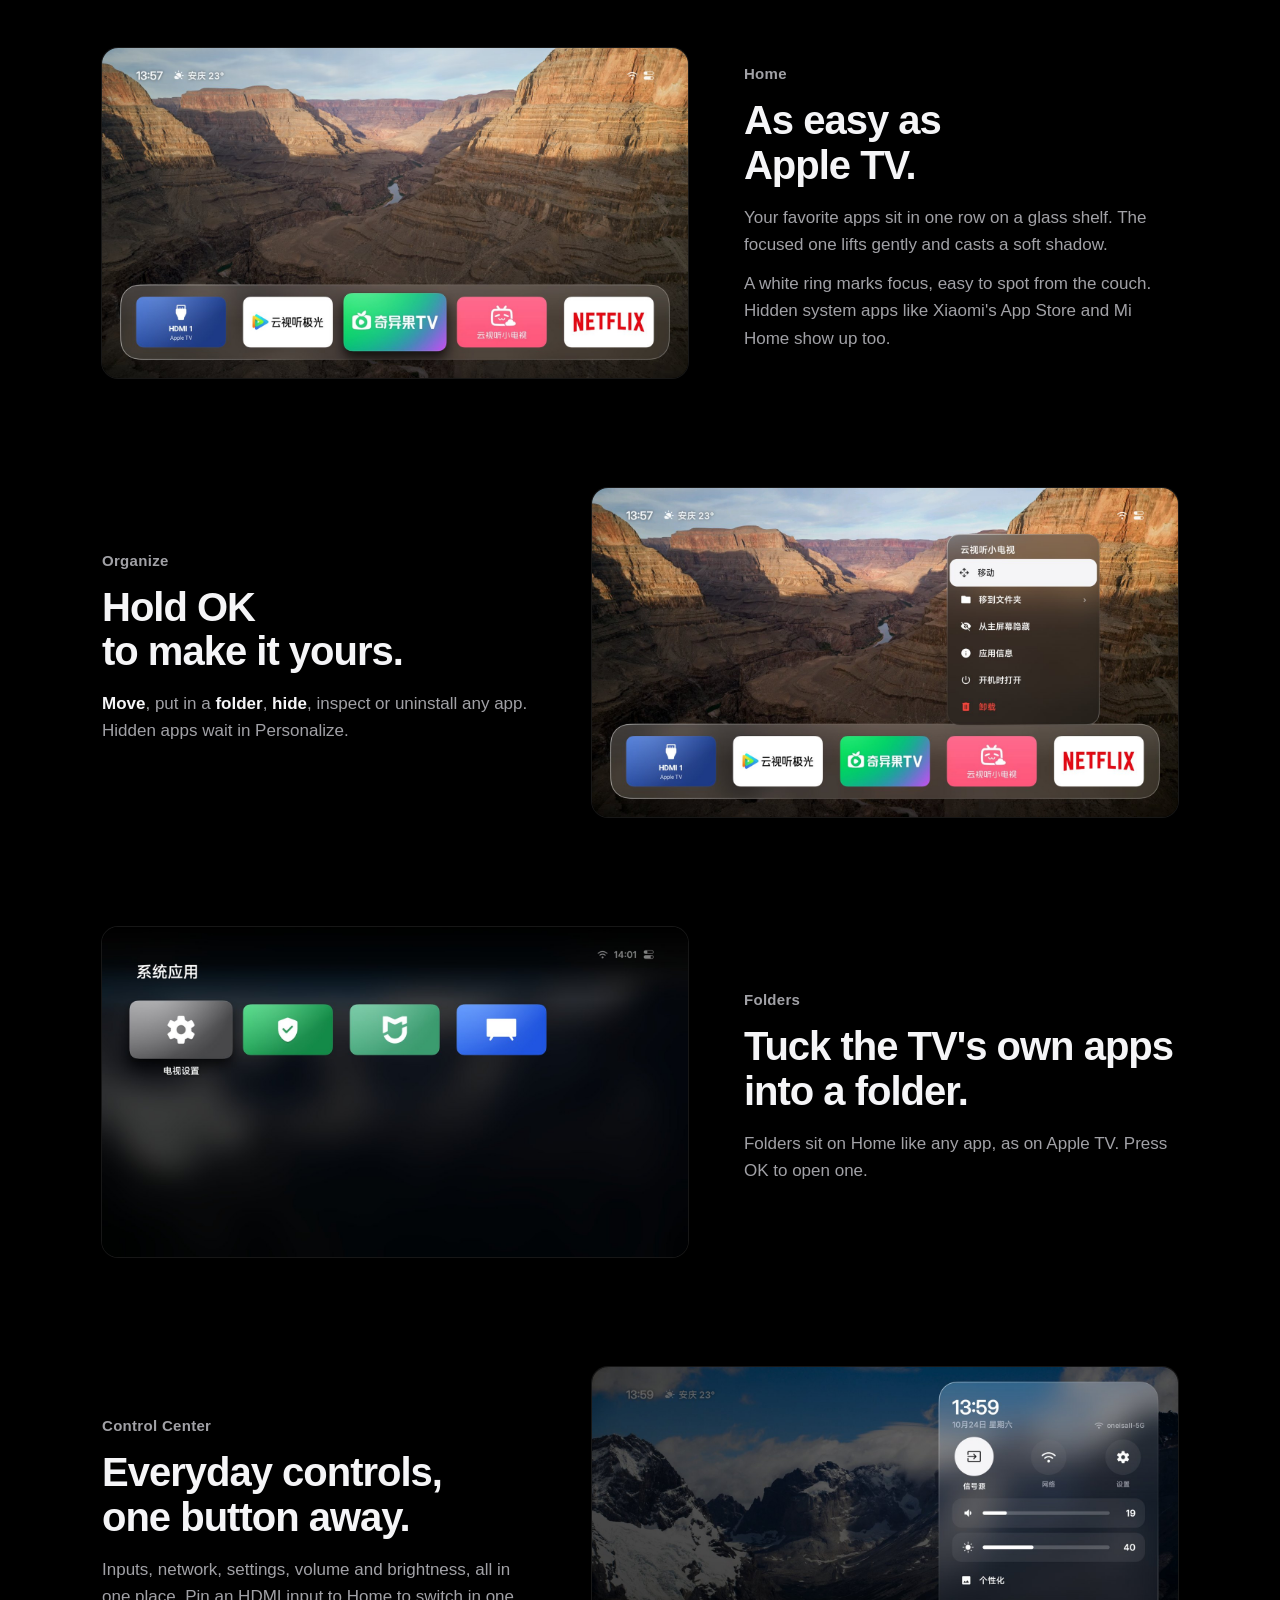
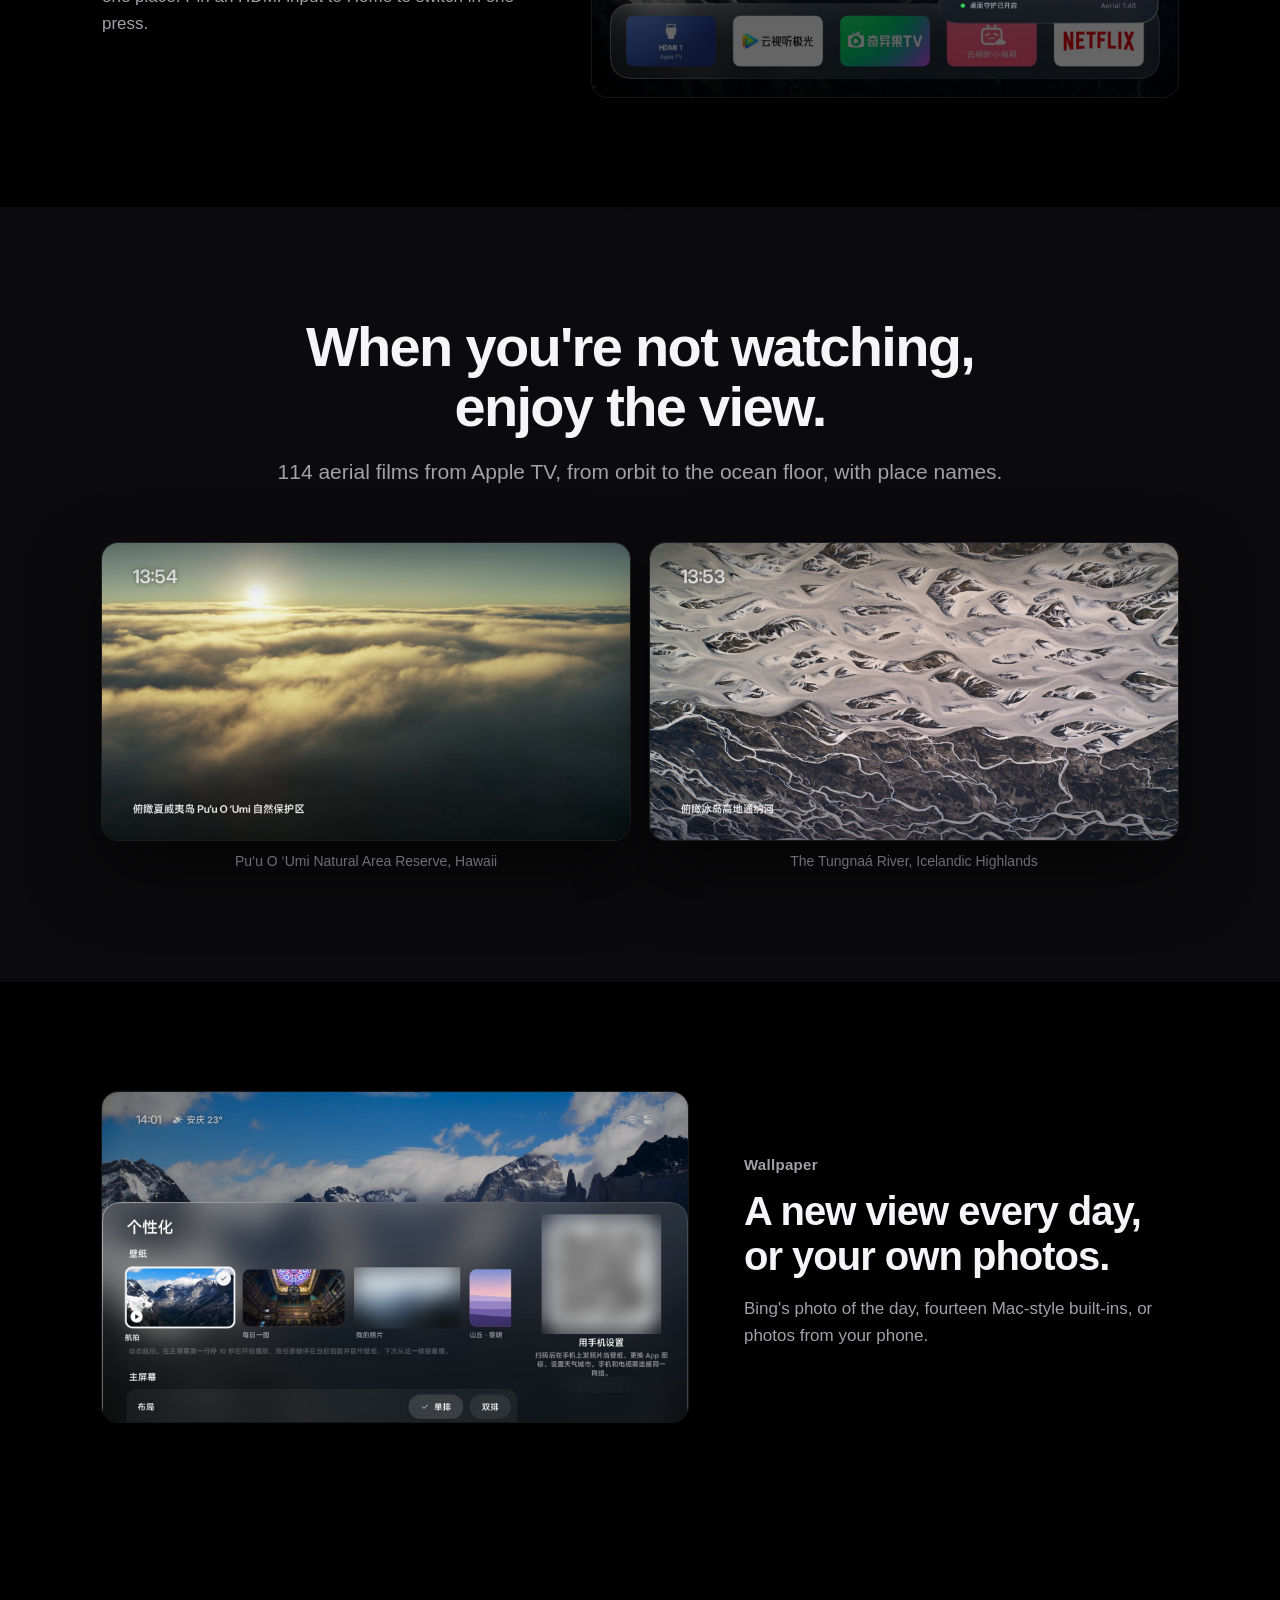
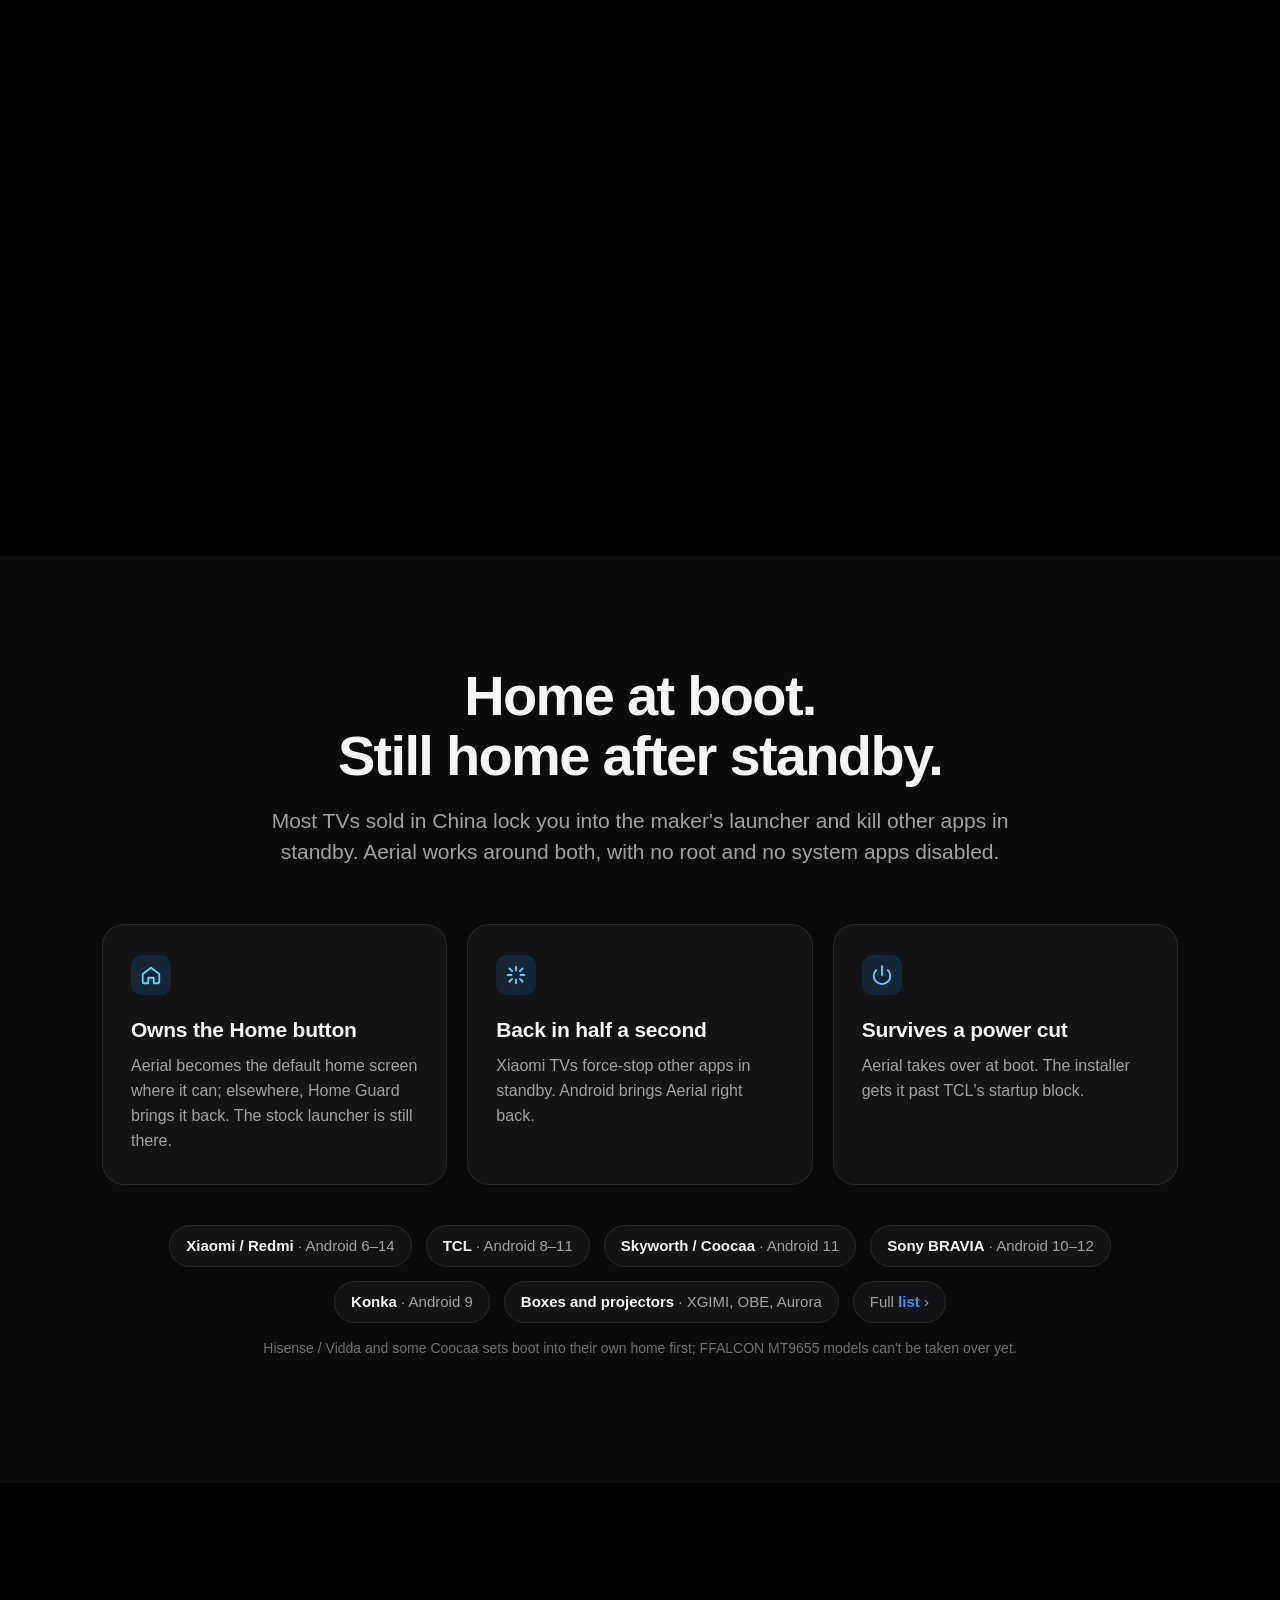
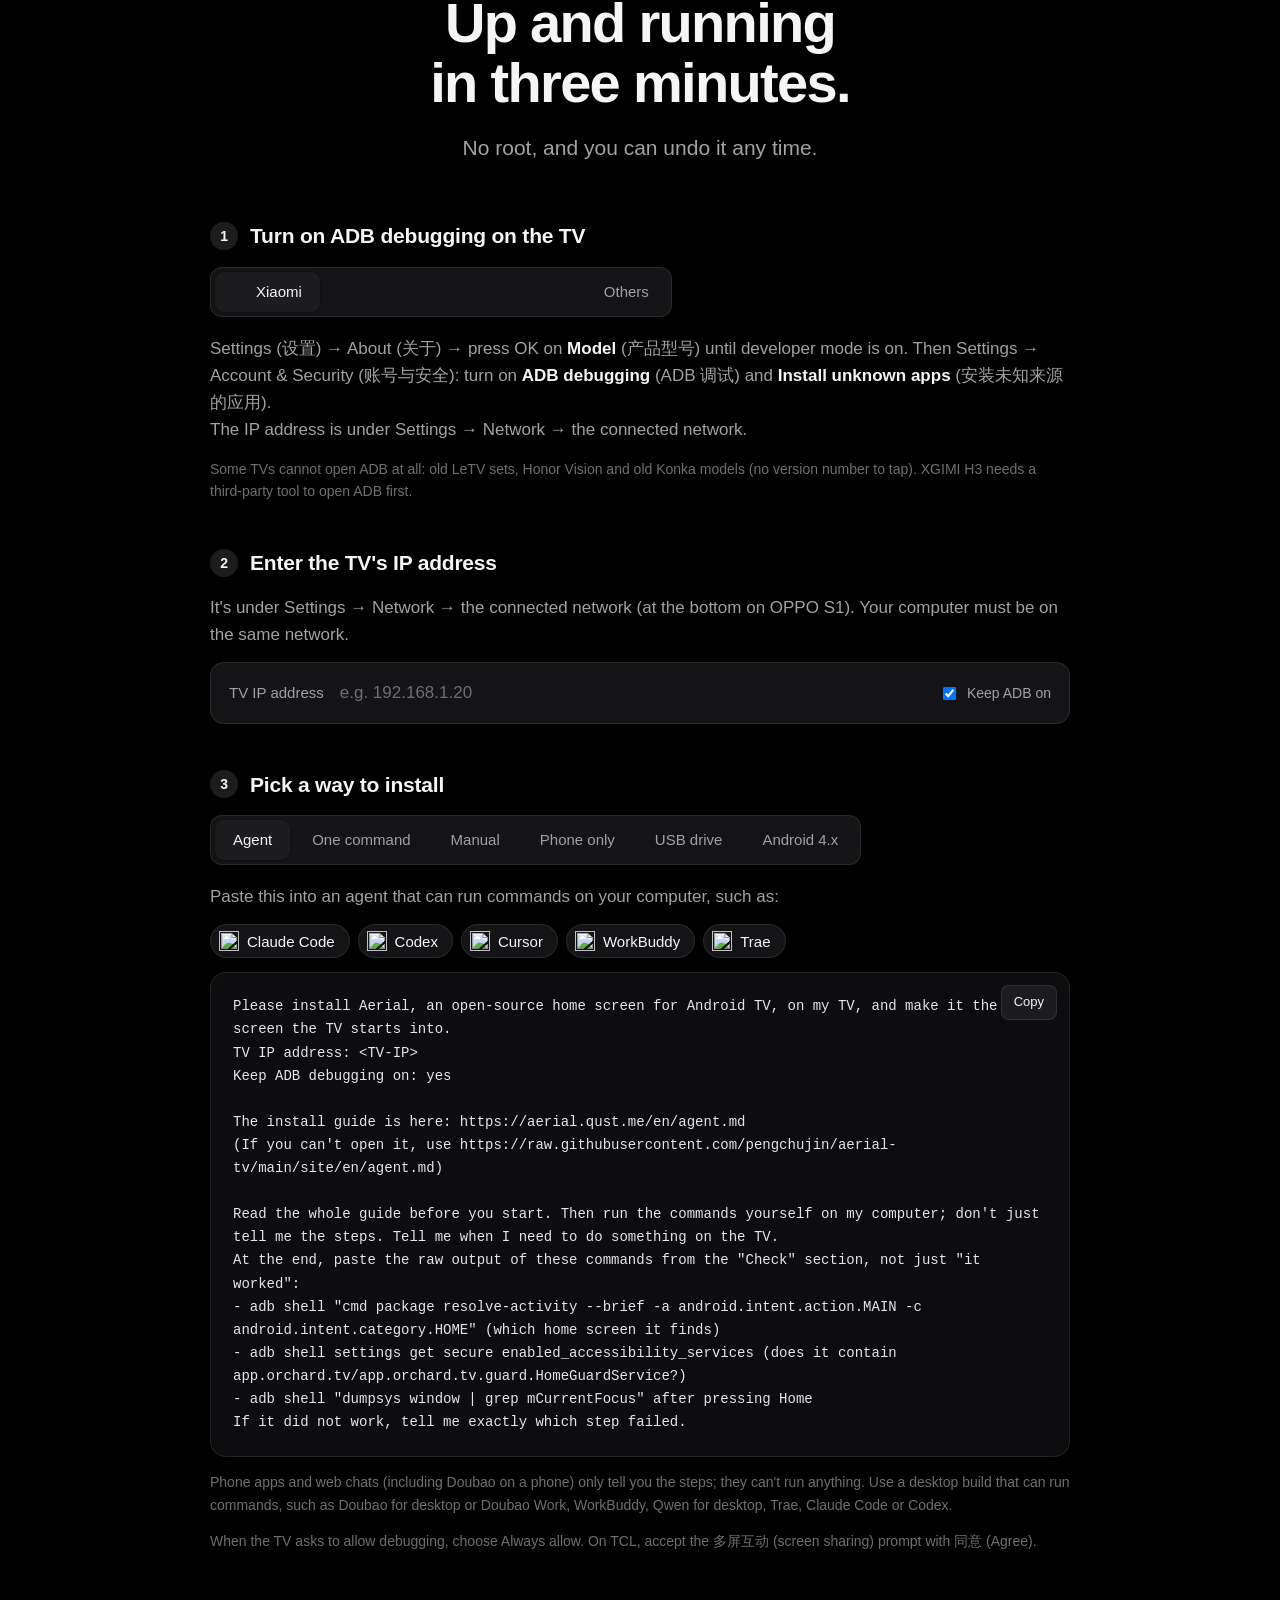
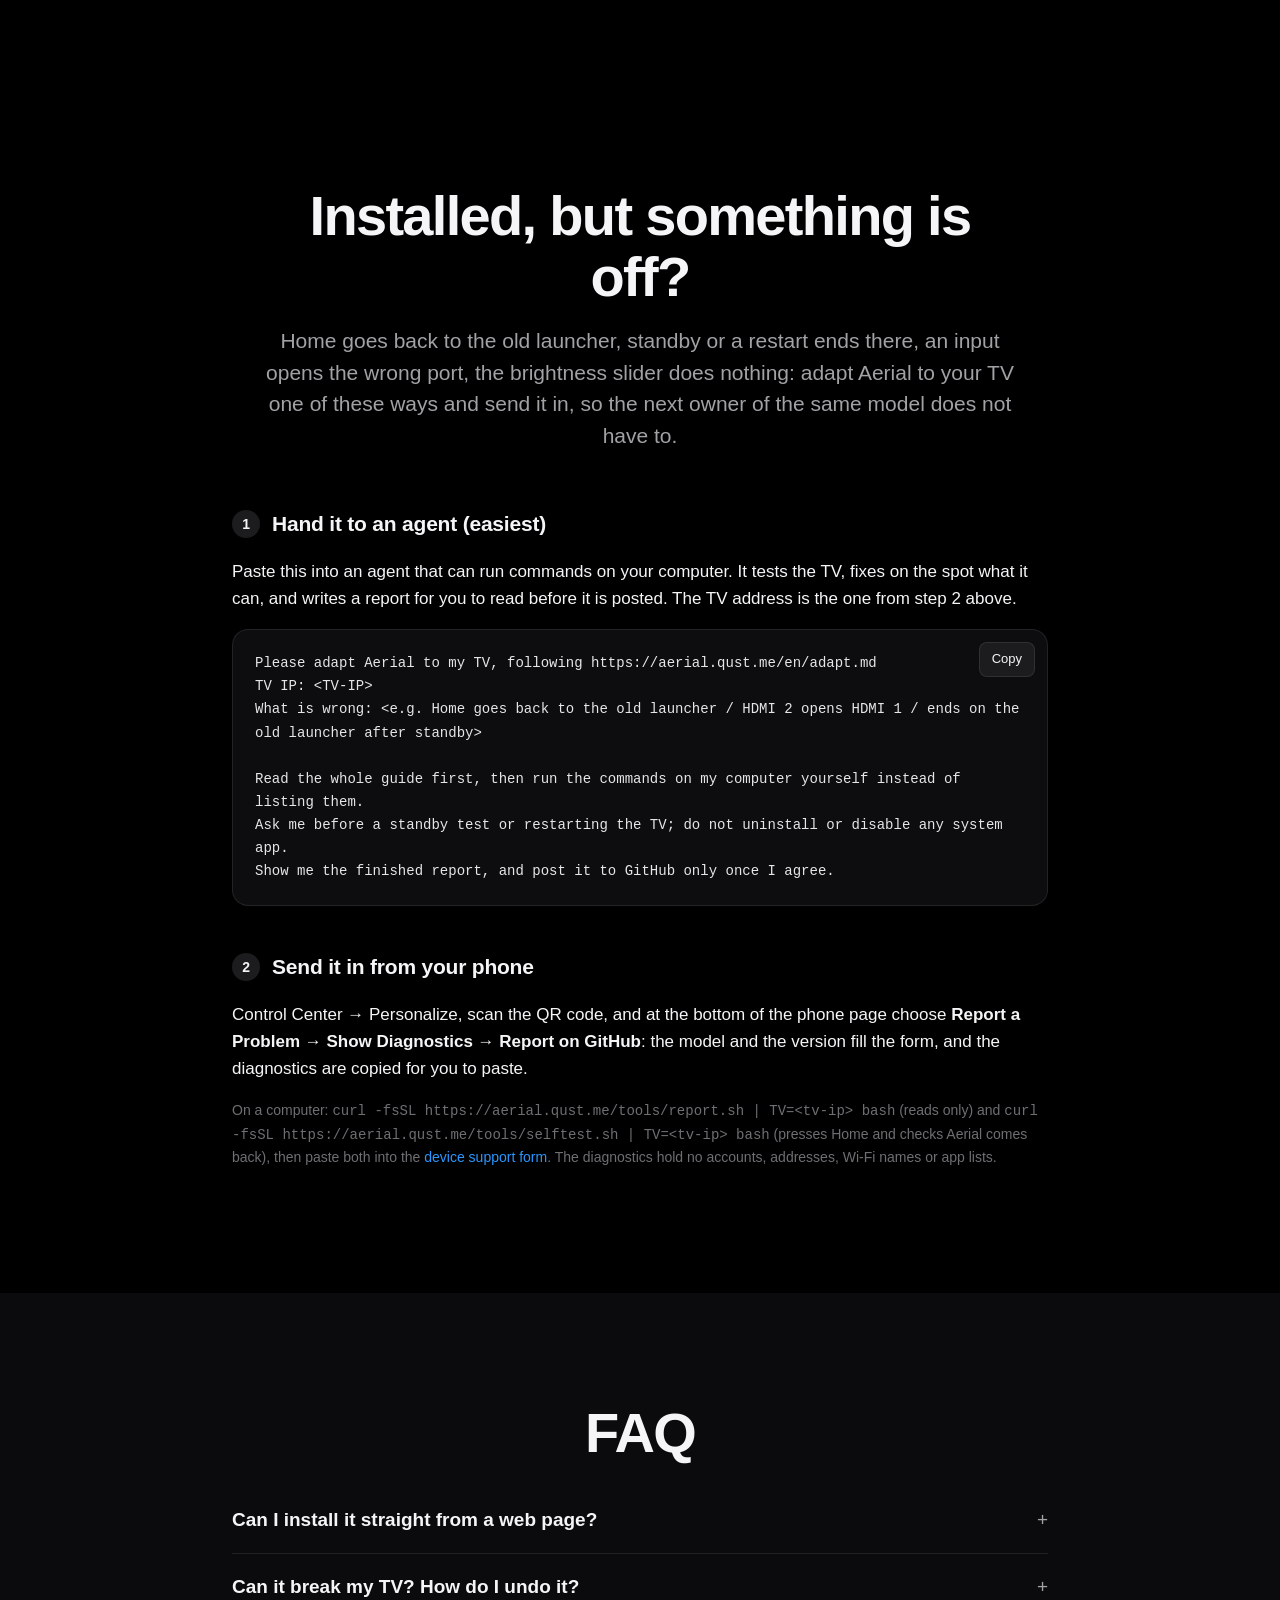
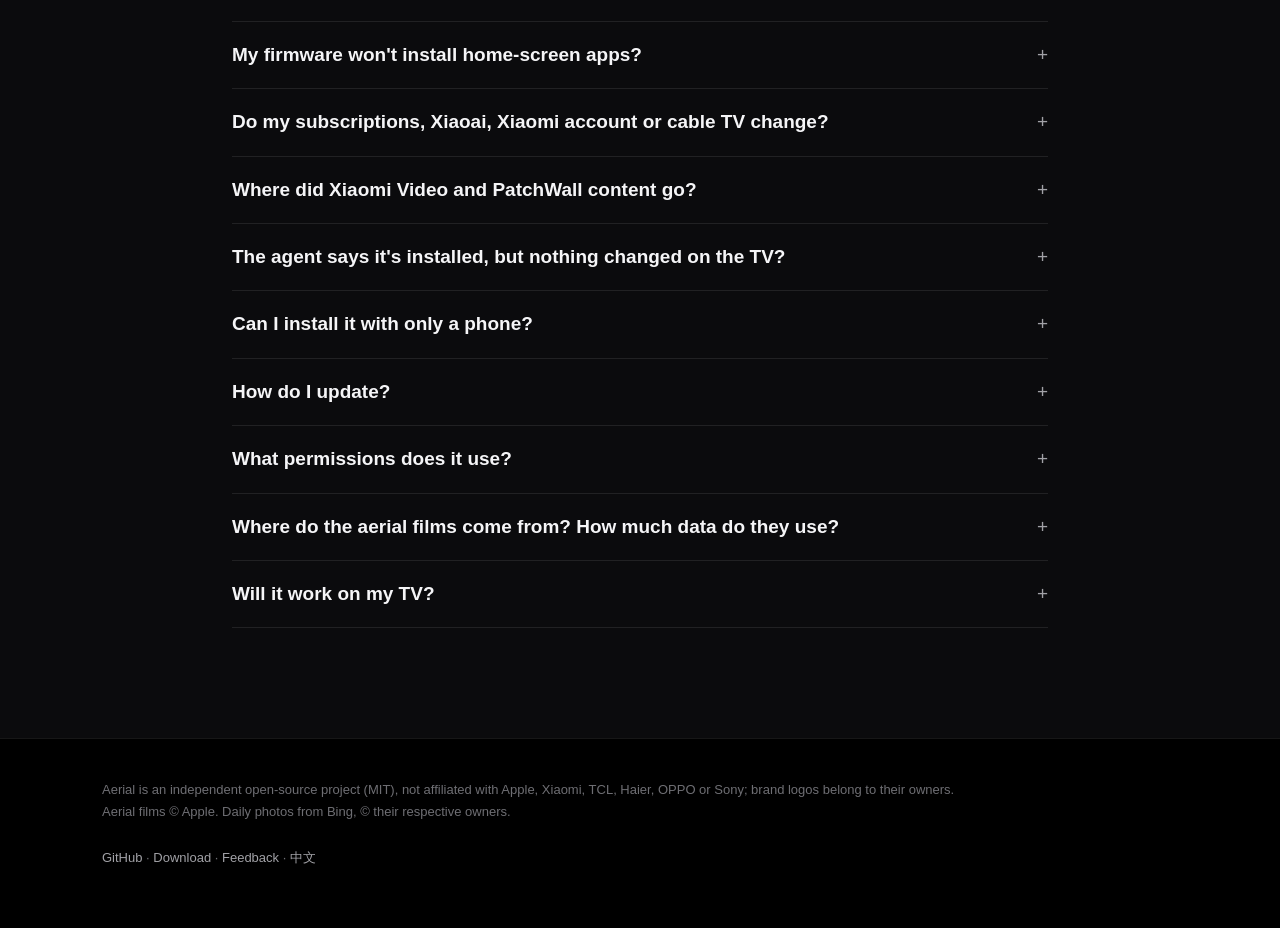
==== commit 57cdec93: "Site and README: a USB-drive install section with direct links to the standard, guard and Lite APKs " ====
--- a/android/site/index.html
+++ b/android/site/index.html
@@ -227,6 +227,7 @@
         <button role="tab" aria-selected="false" data-tab="cli">一行命令</button>
         <button role="tab" aria-selected="false" data-tab="manual">手动</button>
         <button role="tab" aria-selected="false" data-tab="phone">只用手机</button>
+        <button role="tab" aria-selected="false" data-tab="usb">U 盘</button>
         <button role="tab" aria-selected="false" data-tab="lite">Android 4.x</button>
       </div>
 
@@ -263,6 +264,18 @@
           <li>在工具里安装 Aerial（standard 版；装不上时试 guard 版），再按 <a href="agent.md">安装说明</a> 的 Windows 第 3 步逐条授权、第 6 步启动 App。</li>
         </ol>
         <p class="note">这些工具是用户反馈装过的，本仓库没有逐一实测。手机工具一般不能替你完成全部设置，装好后建议再用电脑或 Agent 跑一遍验收。</p>
+      </div>
+
+      <div class="panel" data-panel="usb">
+        <p>不用电脑，也不用上面的第 1、2 步：把 APK 拷进 U 盘，插到电视上，用电视自带的文件管理器打开安装。</p>
+        <ul>
+          <li><a href="download/aerial-standard.apk"><b>aerial-standard.apk</b></a>：Android 5.0 及以上先装这个。</li>
+          <li><a href="download/aerial-guard.apk"><b>aerial-guard.apk</b></a>：上面那个装不上、提示不允许安装桌面类 App 时换这个。</li>
+          <li><a href="download/aerial-lite.apk"><b>aerial-lite.apk</b></a>：Android 4.0–4.4 的老电视（见「Android 4.x」）。</li>
+        </ul>
+        <p>装好后<b>按遥控器的主页键</b>：系统问「使用哪个应用」时选 <b>Aerial</b>，再选「<b>始终</b>」，就设好了，原生 Android TV 一般是这样。</p>
+        <p>直接回到原来的桌面、不问（国产电视大多这样）：从「我的应用」打开 Aerial，它会弹出「设为主屏幕」，按里面的入口去电视设置里打开桌面守护（无障碍）和通知使用权。电视设置里没有这些入口时，Aerial 只能当普通 App 从应用列表打开，要接管主页键就得用电脑或 Agent 设置一次（覆盖安装，设置不丢）。</p>
+        <p class="note">只用 U 盘装时，按主页键、开机、待机醒来能不能回到 Aerial，要看电视设置里有没有这几个入口；用电脑装最稳。以后升级可以在控制中心里点「有新版本」，也可以再用 U 盘装一次。</p>
       </div>
 
       <div class="panel" data-panel="lite">
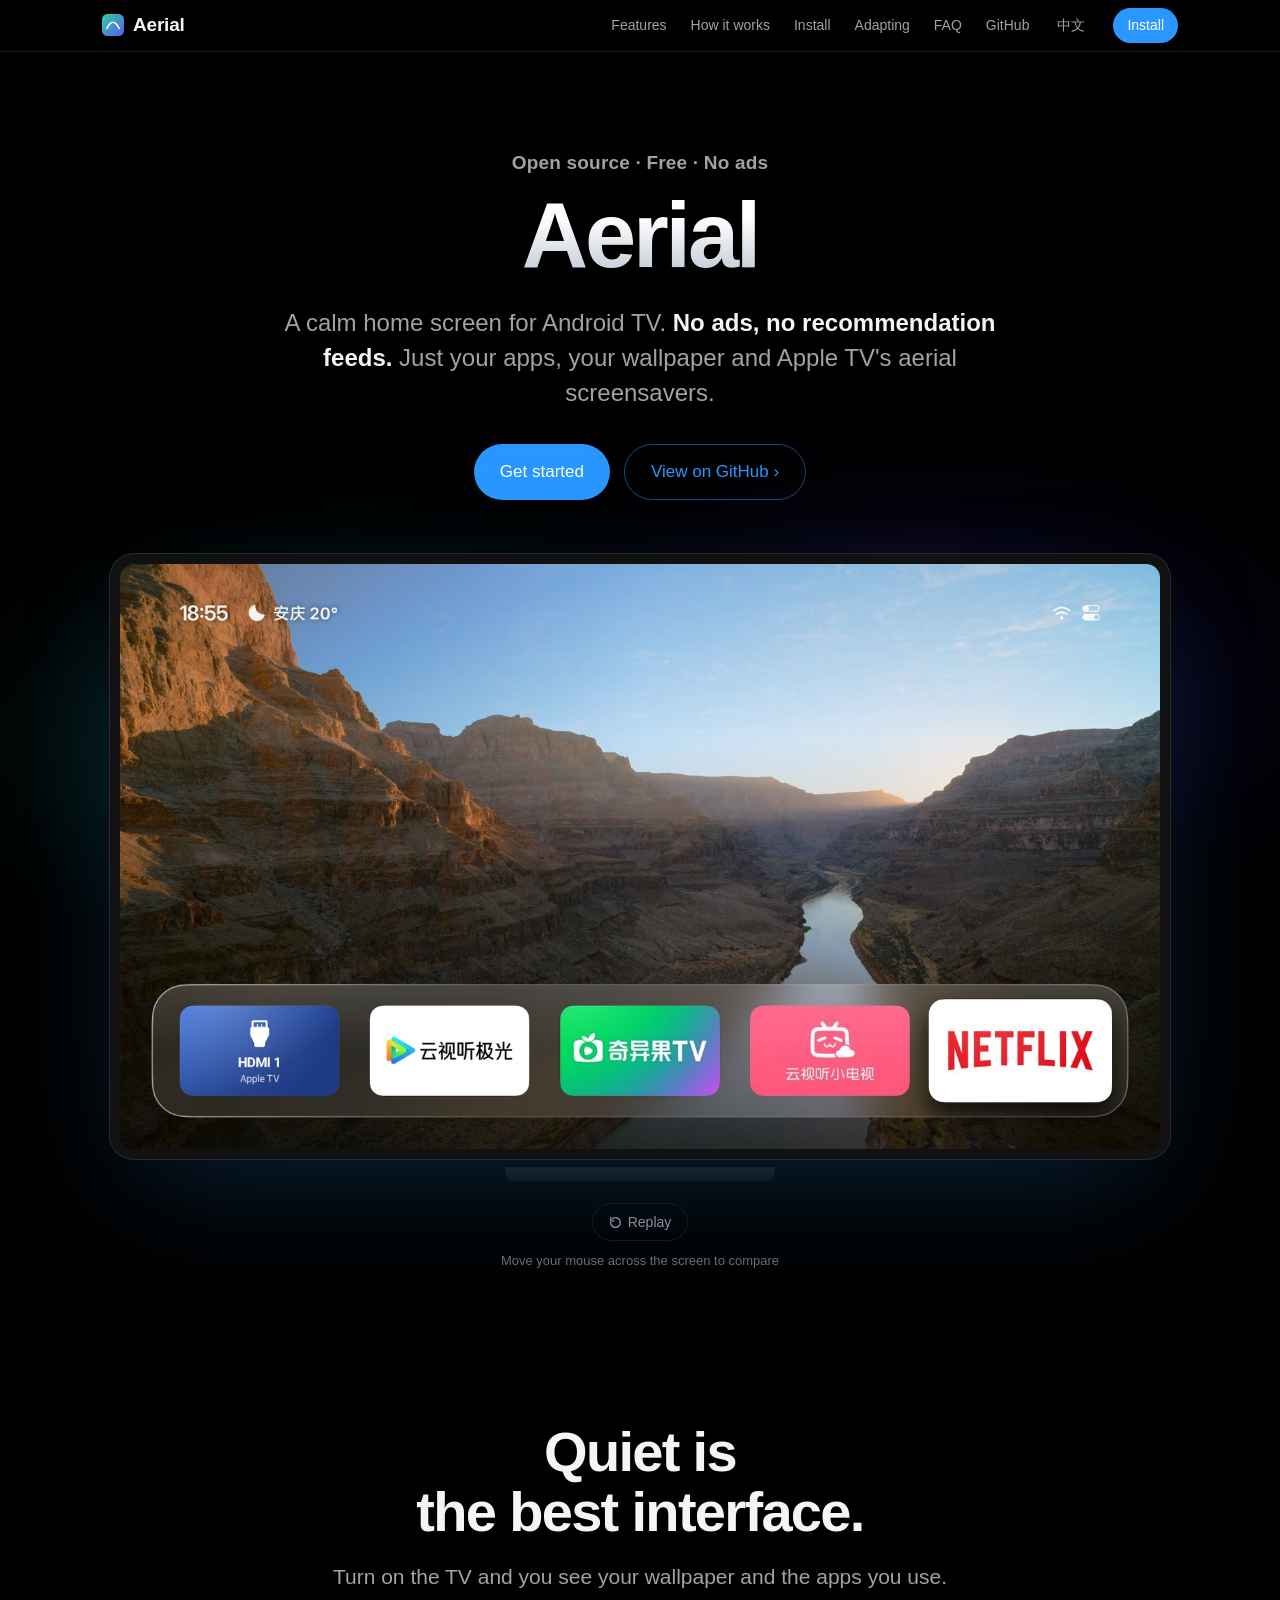
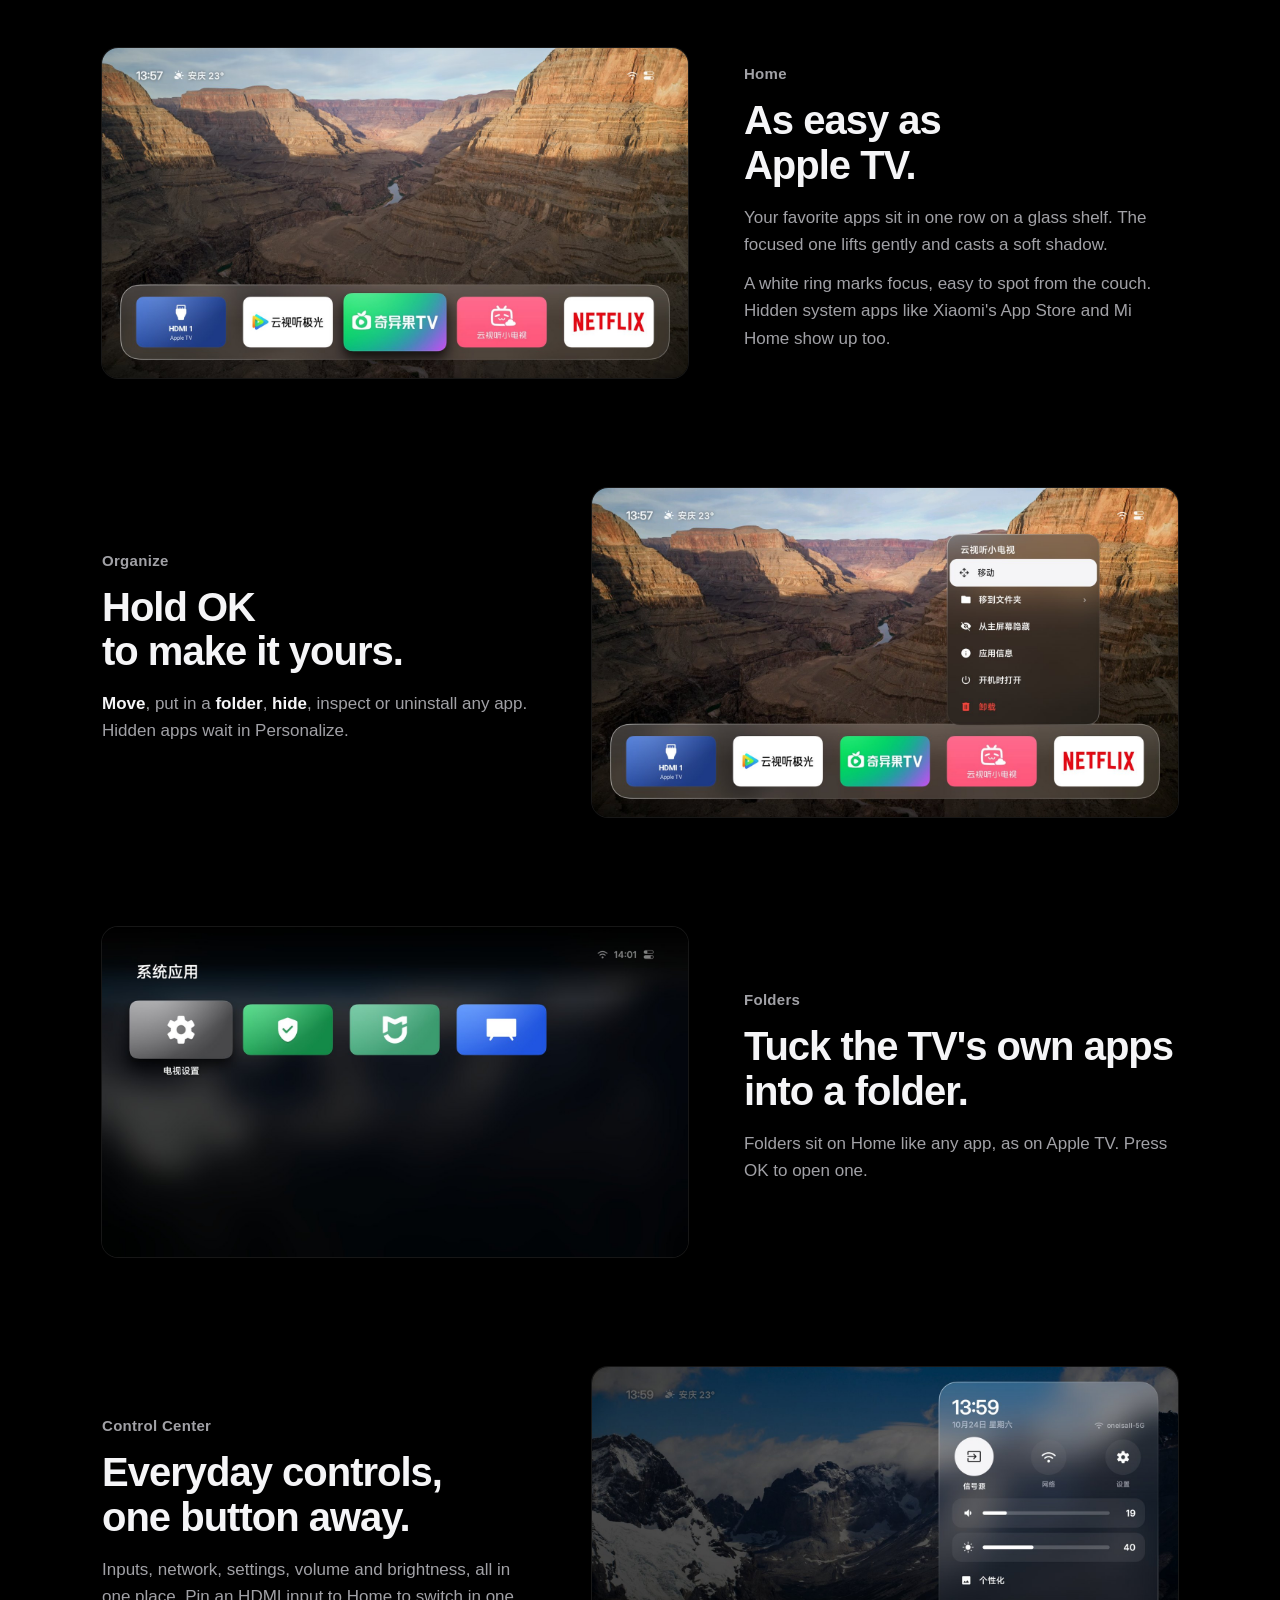
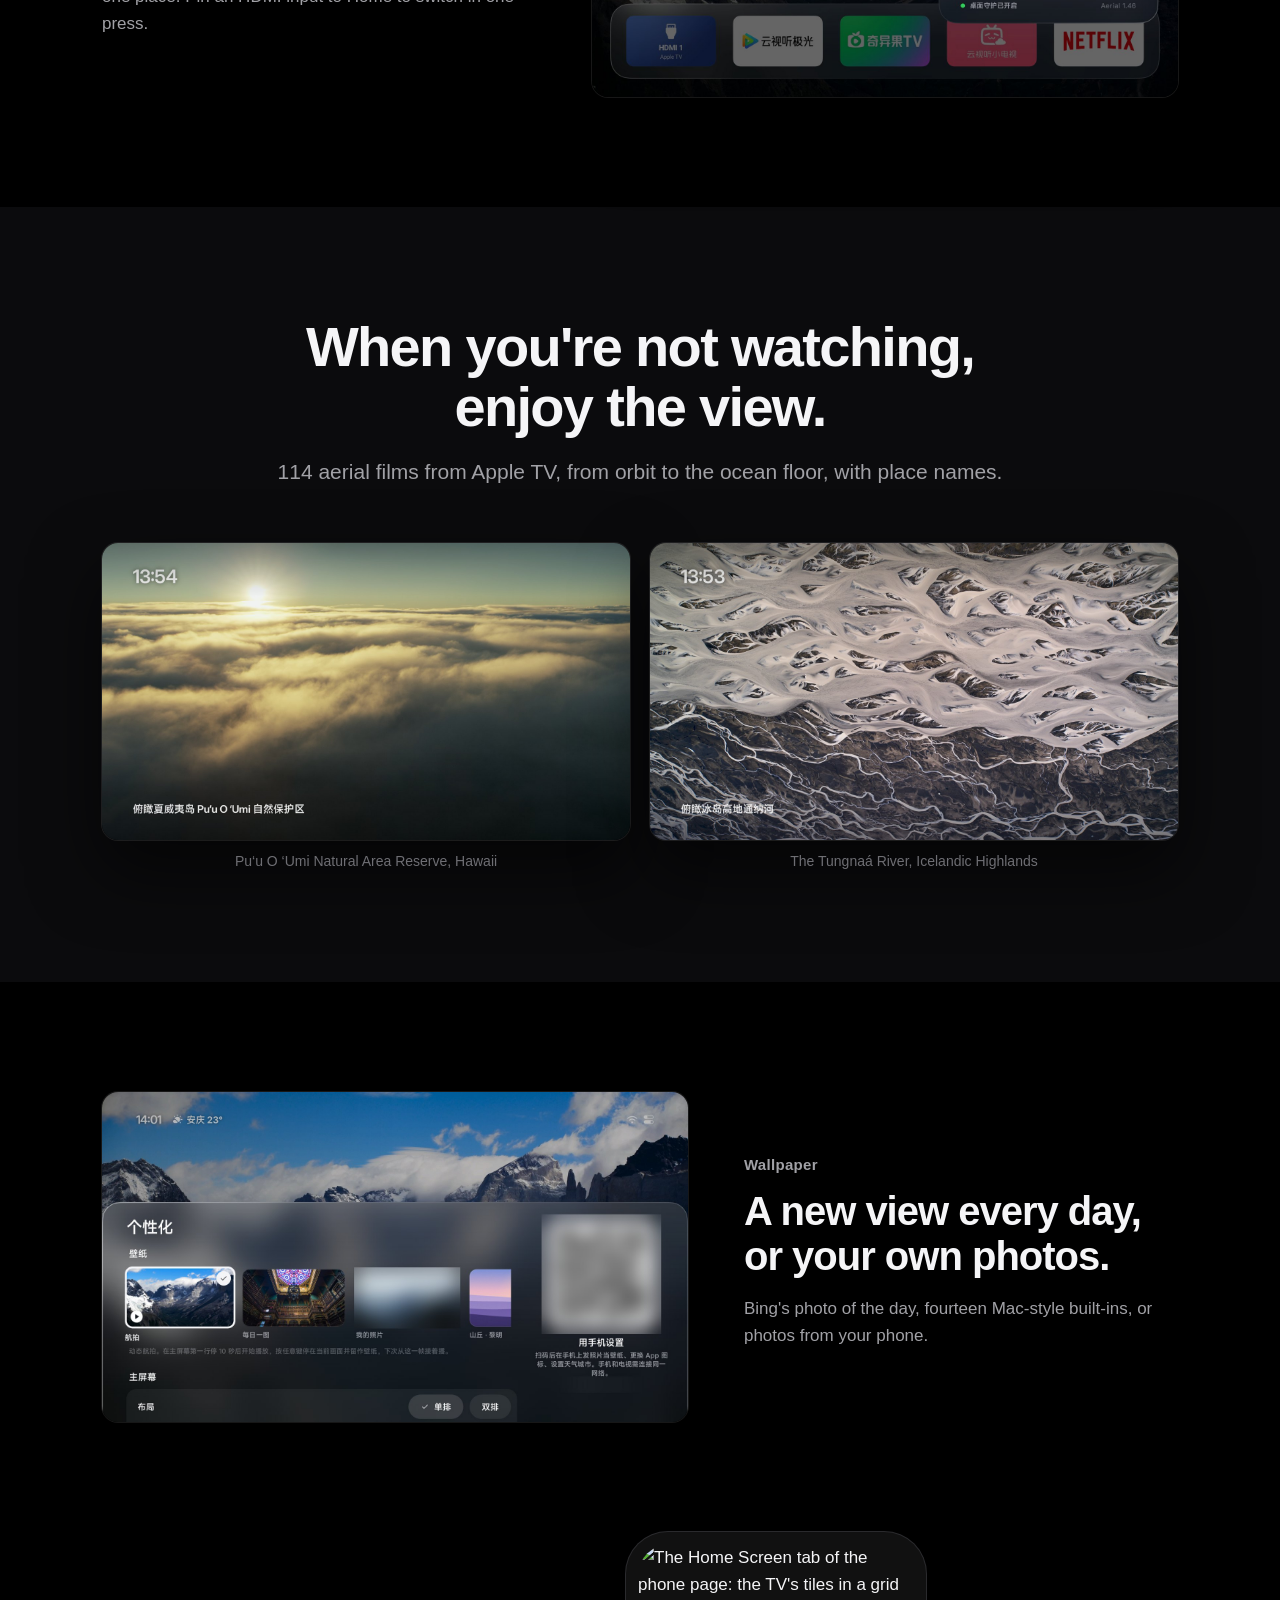
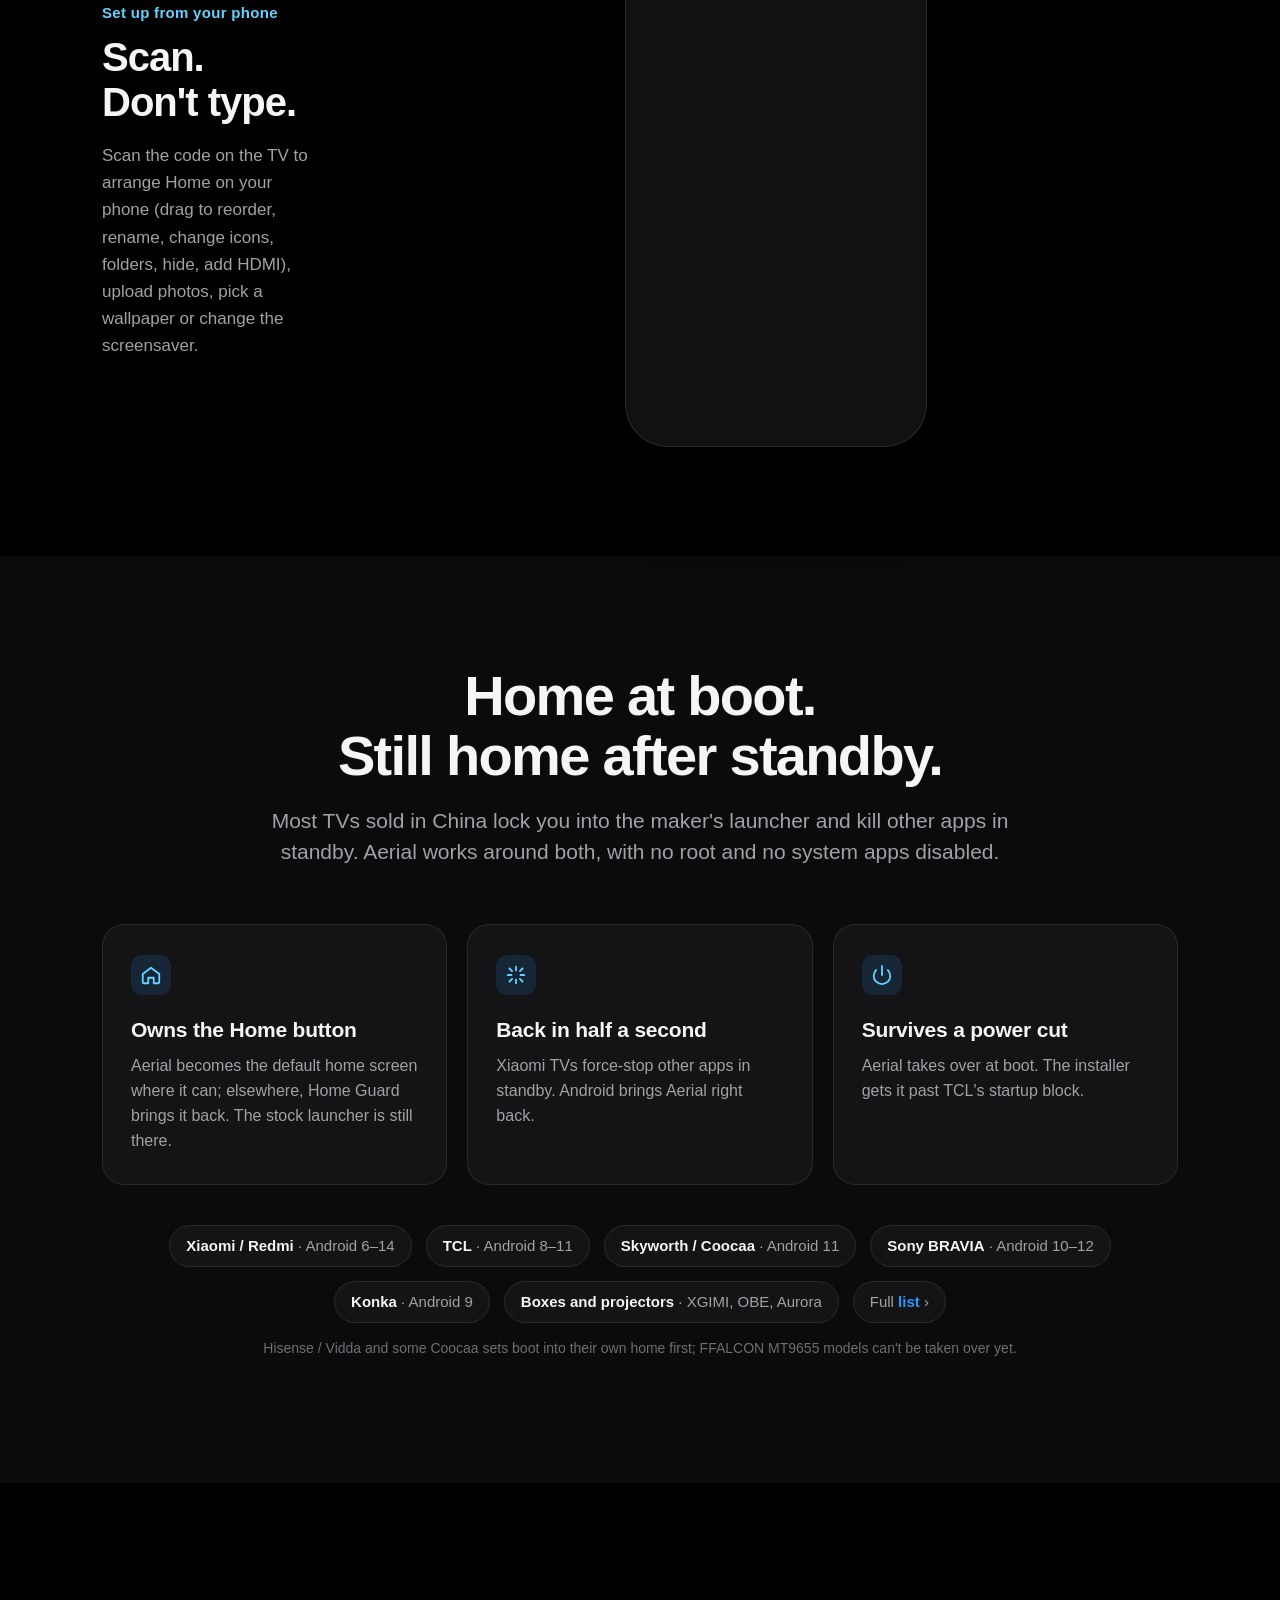
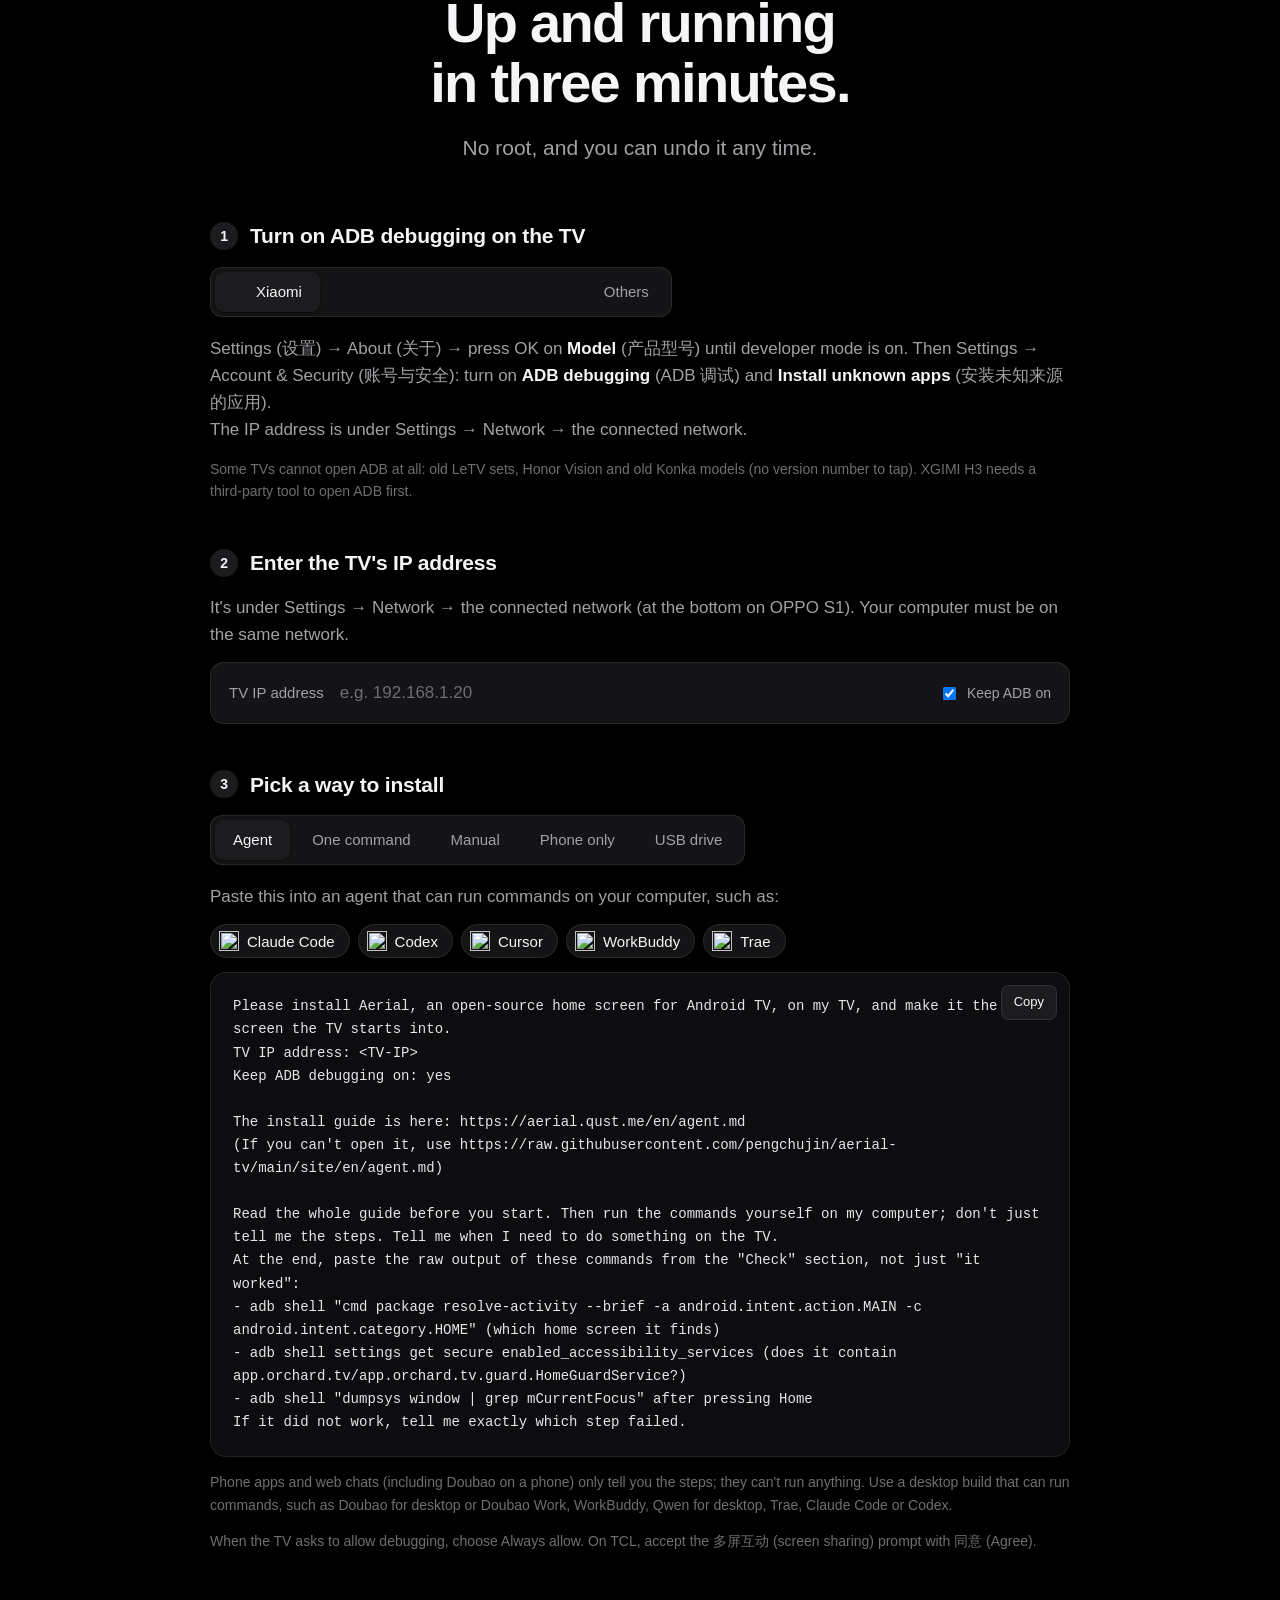
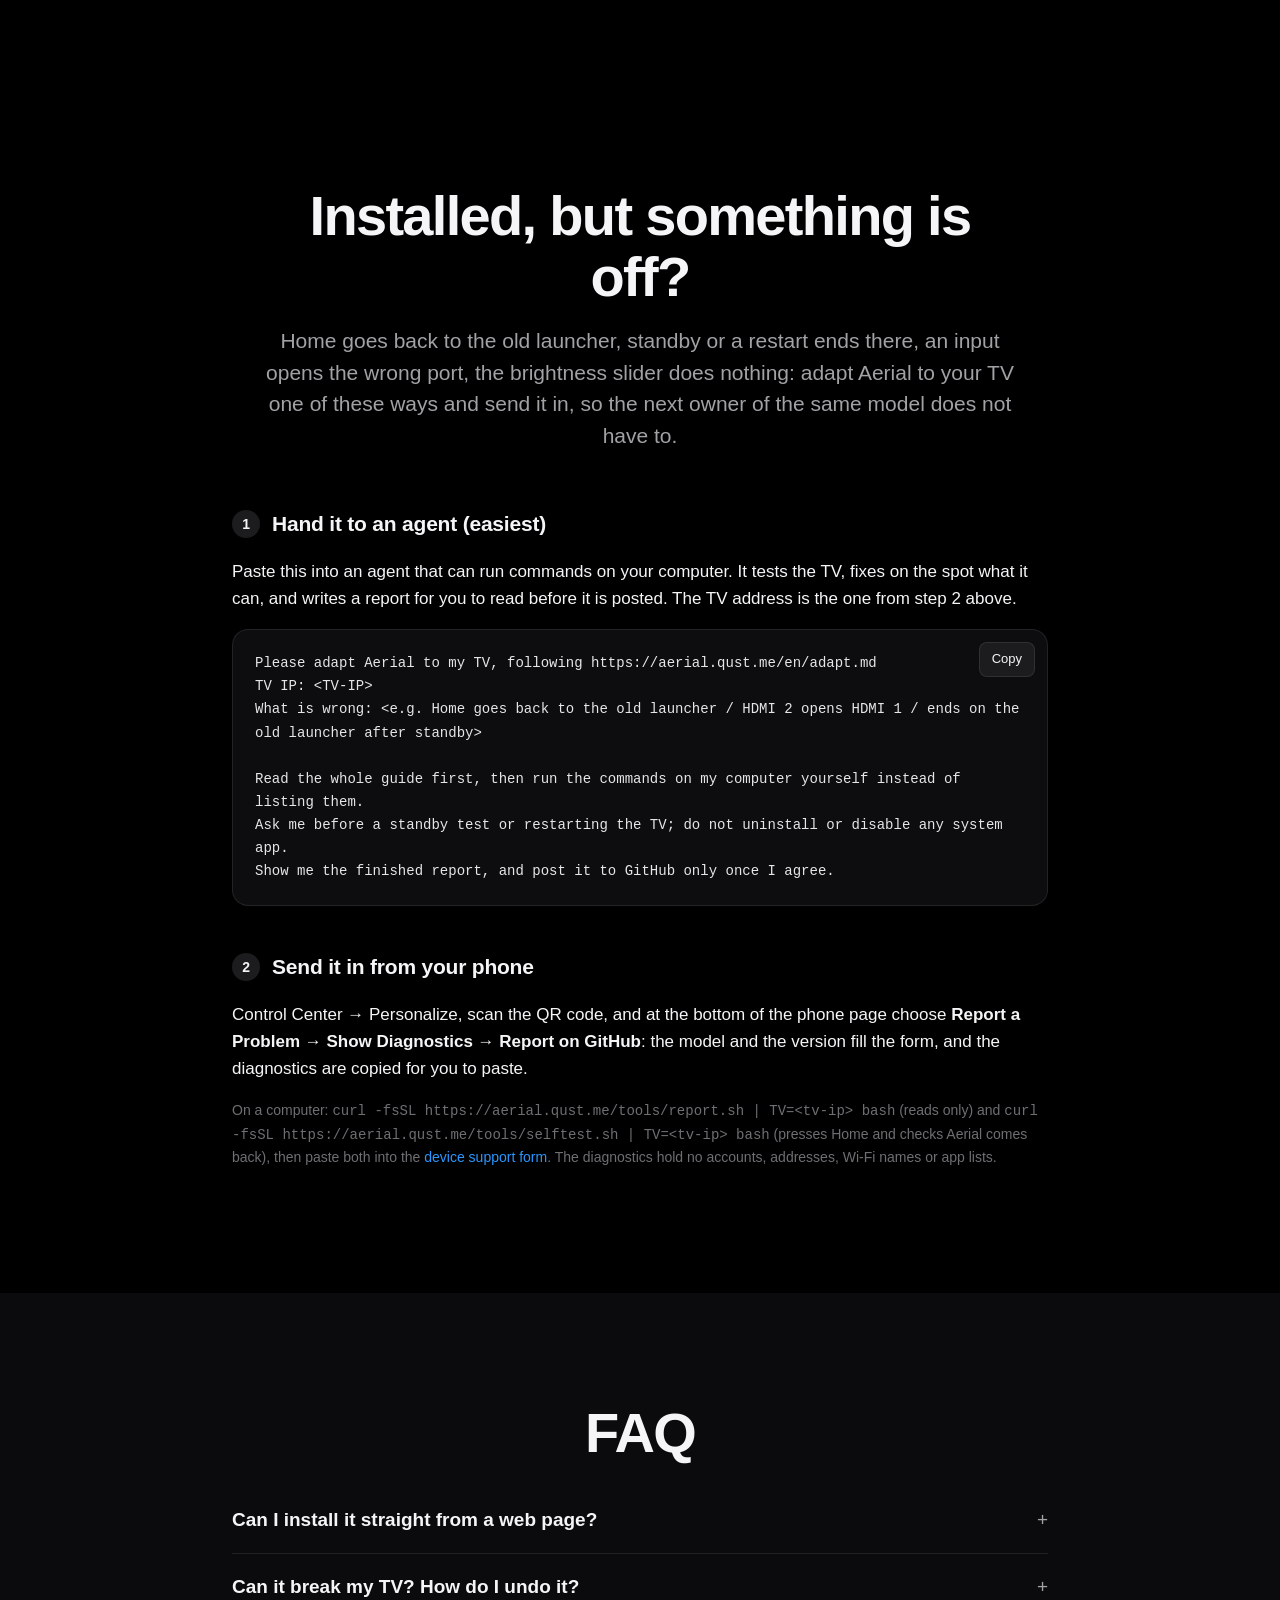
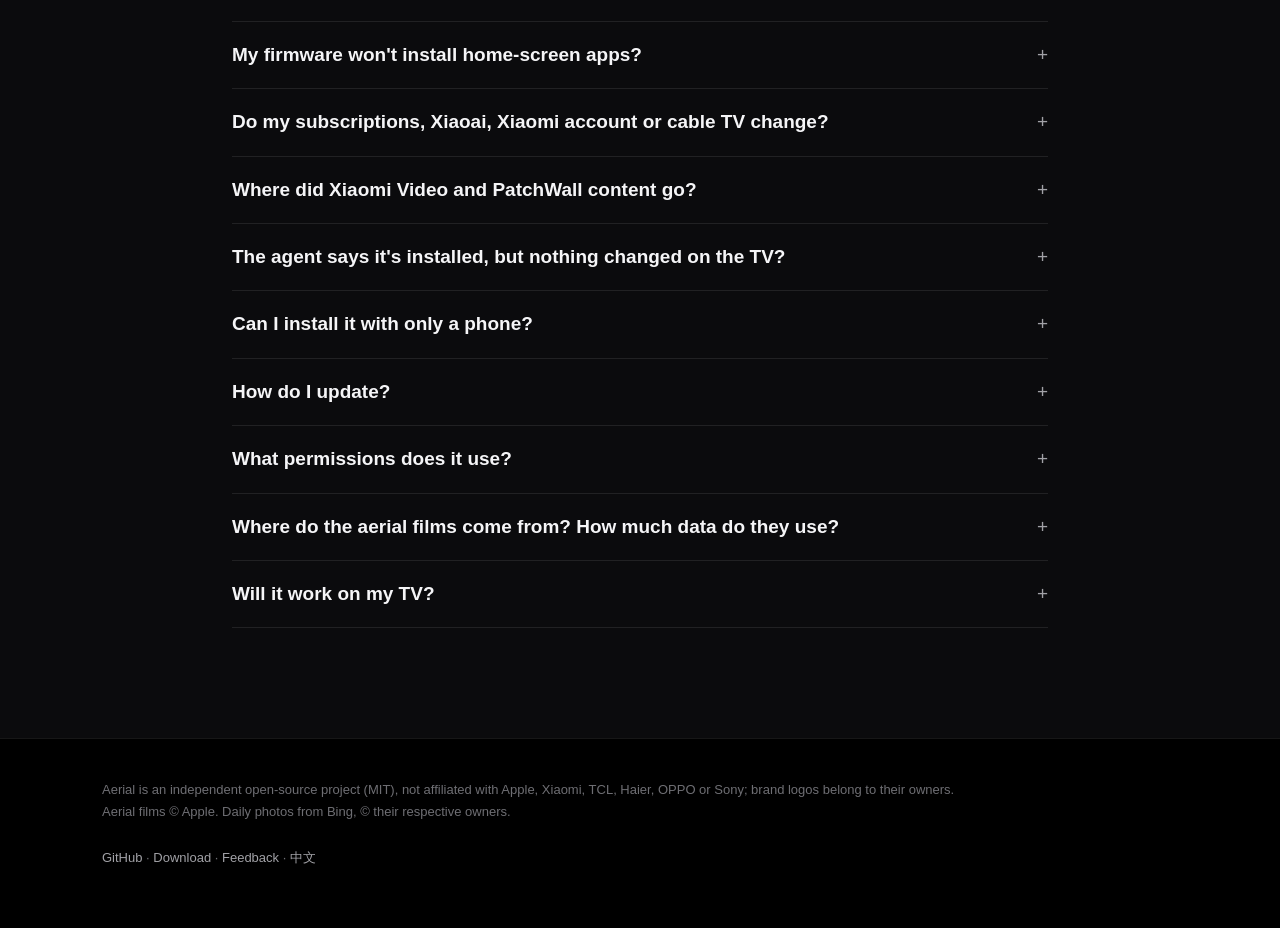
==== commit fb253f56: "Site: the Android 4.x install tab folded into the USB-drive one The agent and the one-line command a" ====
--- a/android/site/index.html
+++ b/android/site/index.html
@@ -228,7 +228,6 @@
         <button role="tab" aria-selected="false" data-tab="manual">手动</button>
         <button role="tab" aria-selected="false" data-tab="phone">只用手机</button>
         <button role="tab" aria-selected="false" data-tab="usb">U 盘</button>
-        <button role="tab" aria-selected="false" data-tab="lite">Android 4.x</button>
       </div>
 
       <div class="panel on" data-panel="agent">
@@ -271,19 +270,14 @@
         <ul>
           <li><a href="download/aerial-standard.apk"><b>aerial-standard.apk</b></a>：Android 5.0 及以上先装这个。</li>
           <li><a href="download/aerial-guard.apk"><b>aerial-guard.apk</b></a>：上面那个装不上、提示不允许安装桌面类 App 时换这个。</li>
-          <li><a href="download/aerial-lite.apk"><b>aerial-lite.apk</b></a>：Android 4.0–4.4 的老电视（见「Android 4.x」）。</li>
+          <li><a href="download/aerial-lite.apk"><b>aerial-lite.apk</b></a>：Android 4.0–4.4 的老电视、老盒子用的 Aerial Lite（测试版）。「交给 Agent」和「一行命令」会自动选 Lite，不会装错。</li>
         </ul>
         <p>装好后<b>按遥控器的主页键</b>：系统问「使用哪个应用」时选 <b>Aerial</b>，再选「<b>始终</b>」，就设好了，原生 Android TV 一般是这样。</p>
         <p>直接回到原来的桌面、不问（国产电视大多这样）：从「我的应用」打开 Aerial，它会弹出「设为主屏幕」，按里面的入口去电视设置里打开桌面守护（无障碍）和通知使用权。电视设置里没有这些入口时，Aerial 只能当普通 App 从应用列表打开，要接管主页键就得用电脑或 Agent 设置一次（覆盖安装，设置不丢）。</p>
         <p class="note">只用 U 盘装时，按主页键、开机、待机醒来能不能回到 Aerial，要看电视设置里有没有这几个入口；用电脑装最稳。以后升级可以在控制中心里点「有新版本」，也可以再用 U 盘装一次。</p>
-      </div>
-
-      <div class="panel" data-panel="lite">
-        <p><b>Aerial Lite</b> 是给 <b>Android 4.0–4.4</b> 老电视、老盒子用的单独版本，外观和完整版一样。<b>现在是第一版（1.0），属于测试版</b>，只在虚拟机和新电视上测过，真实 4.x 电视上可能还有不少小问题。</p>
-        <p><b>不用单独操作</b>：「交给 Agent」和「一行命令」会先看电视的系统版本，4.x 装 Lite，5.0 及以上装完整版，不会装错。</p>
-        <p>没有电脑时：下载 <a href="download/aerial-lite.apk"><b>aerial-lite.apk</b></a> 拷进 U 盘，用电视的文件管理器打开安装（只装在 4.x 电视上）。装好后<b>按遥控器的主页键</b>，在系统问「使用哪个应用」时选 <b>Aerial Lite</b>，再选「<b>始终</b>」。</p>
-        <p class="note">Lite 没有桌面守护：固件把主页键锁死在自家桌面时，只能从应用列表打开 Lite。也没有航拍壁纸、信号源磁贴和应用内升级（升级就是再装一次）。还原：设置 → 应用 → Aerial Lite → 清除默认设置，或者卸载它。有问题请用<a href="https://github.com/pengchujin/aerial-tv/issues/new?template=device.yml">机型适配模板</a>反馈，标题写上 Lite。</p>
-      </div>
+        <p class="note">Aerial Lite 外观和完整版一样，但没有桌面守护：装好后按主页键选 <b>Aerial Lite</b>、再选「始终」；固件把主页键锁死在自家桌面时，只能从应用列表打开。也没有航拍壁纸、信号源磁贴和应用内升级（升级就是再装一次）。还原：设置 → 应用 → Aerial Lite → 清除默认设置，或者卸载它。有问题请用<a href="https://github.com/pengchujin/aerial-tv/issues/new?template=device.yml">机型适配模板</a>反馈，标题写上 Lite。</p>
+      </div>
+
 
       <p class="note">电视问是否允许调试时，选「始终允许」。TCL 会弹「多屏互动：正在发起应用推送」，选「同意」。</p>
     </div>
@@ -356,7 +350,7 @@
       </details>
       <details>
         <summary>我的电视能用吗？</summary>
-        <p>先看<a href="https://github.com/pengchujin/aerial-tv#支持的机型">机型列表</a>。不在列表里的大概率也可以，原生 Android TV / Google TV 最省事。LG webOS、三星 Tizen、华为鸿蒙智慧屏的系统不一样，装不了；Android 4.0–4.4 的老电视用 Aerial Lite（测试版，见安装区的「Android 4.x」），更老的不支持。老乐视、荣耀智慧屏、老康佳（看不到版本号）等机型打不开 ADB，暂时没有办法。老电视或内存小的电视会自动用「流畅」效果，也可以在 个性化 → 效果 里手动选。遇到问题见上面的<a href="#adapt">「装好了，但有地方不对？」</a>。</p>
+        <p>先看<a href="https://github.com/pengchujin/aerial-tv#支持的机型">机型列表</a>。不在列表里的大概率也可以，原生 Android TV / Google TV 最省事。LG webOS、三星 Tizen、华为鸿蒙智慧屏的系统不一样，装不了；Android 4.0–4.4 的老电视用 Aerial Lite（测试版，见安装区的「U 盘」，Agent 和一行命令会自动装它），更老的不支持。老乐视、荣耀智慧屏、老康佳（看不到版本号）等机型打不开 ADB，暂时没有办法。老电视或内存小的电视会自动用「流畅」效果，也可以在 个性化 → 效果 里手动选。遇到问题见上面的<a href="#adapt">「装好了，但有地方不对？」</a>。</p>
       </details>
     </div>
   </div>
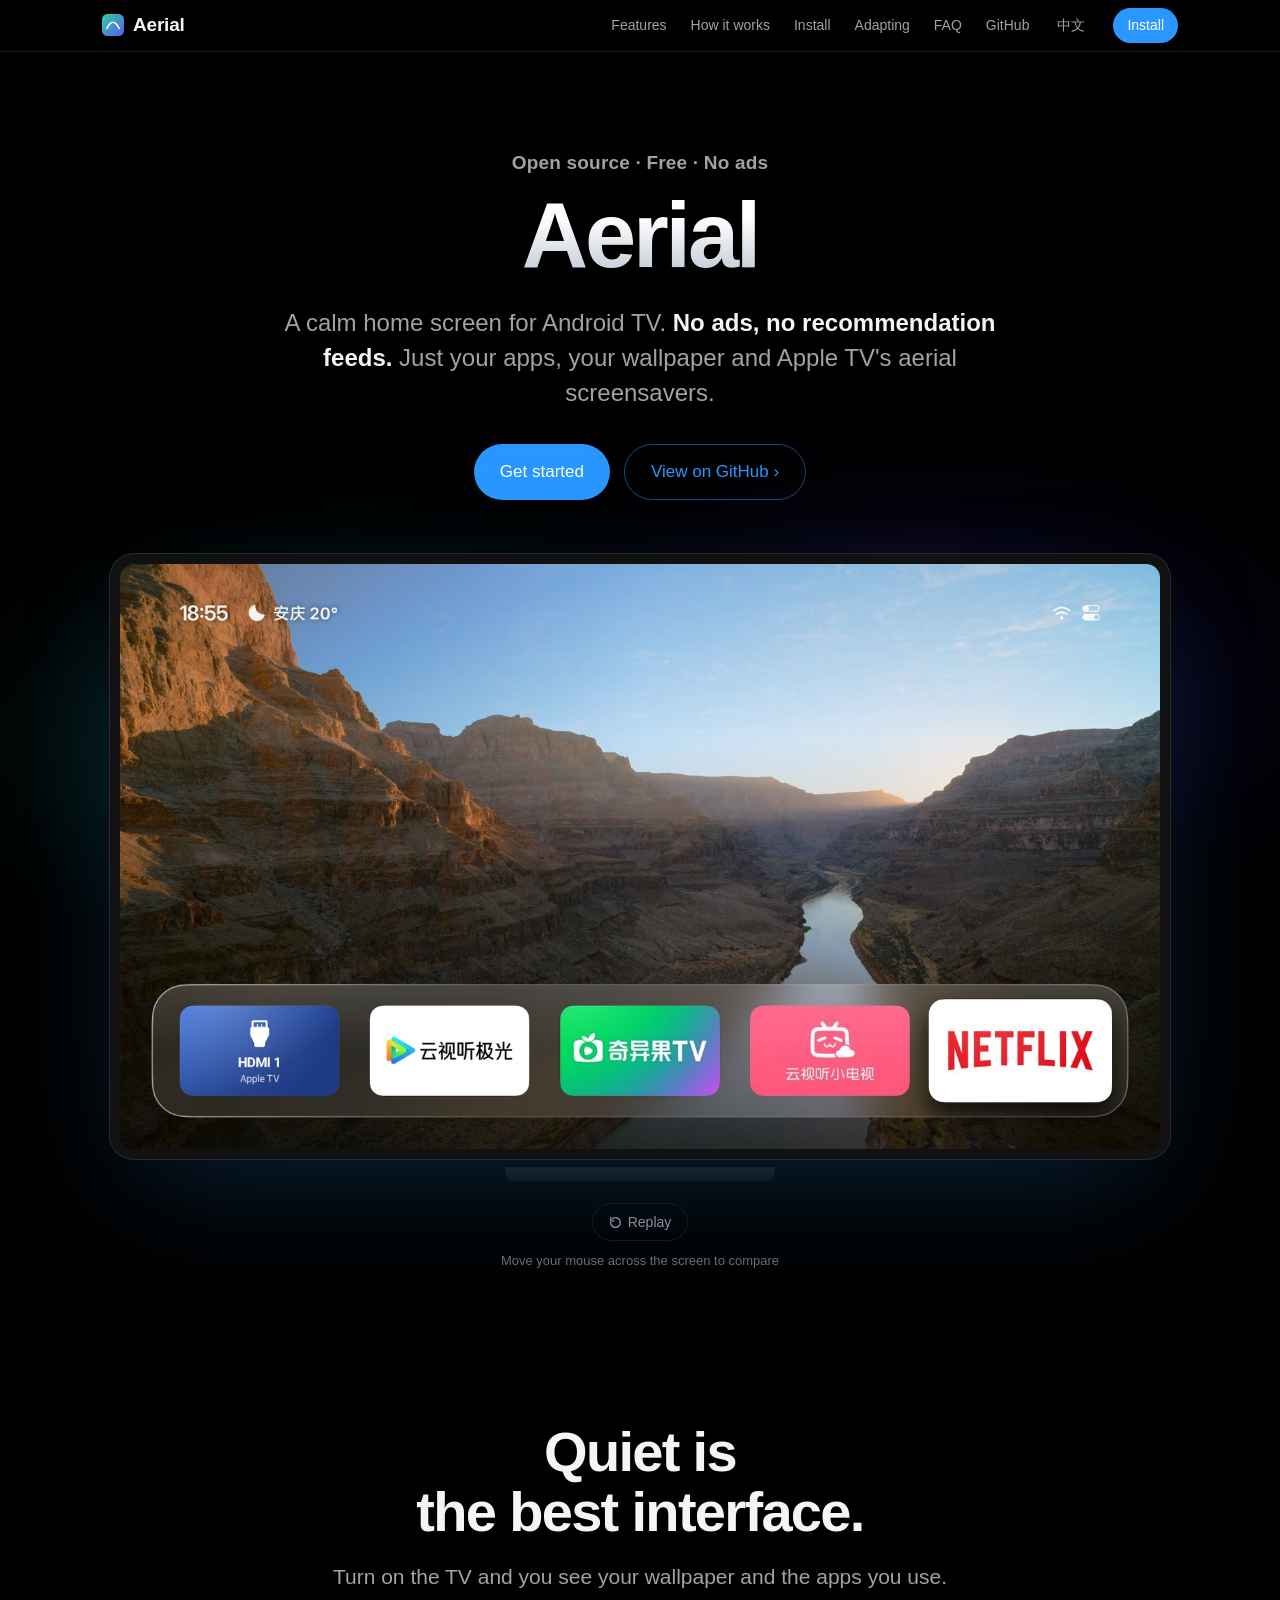
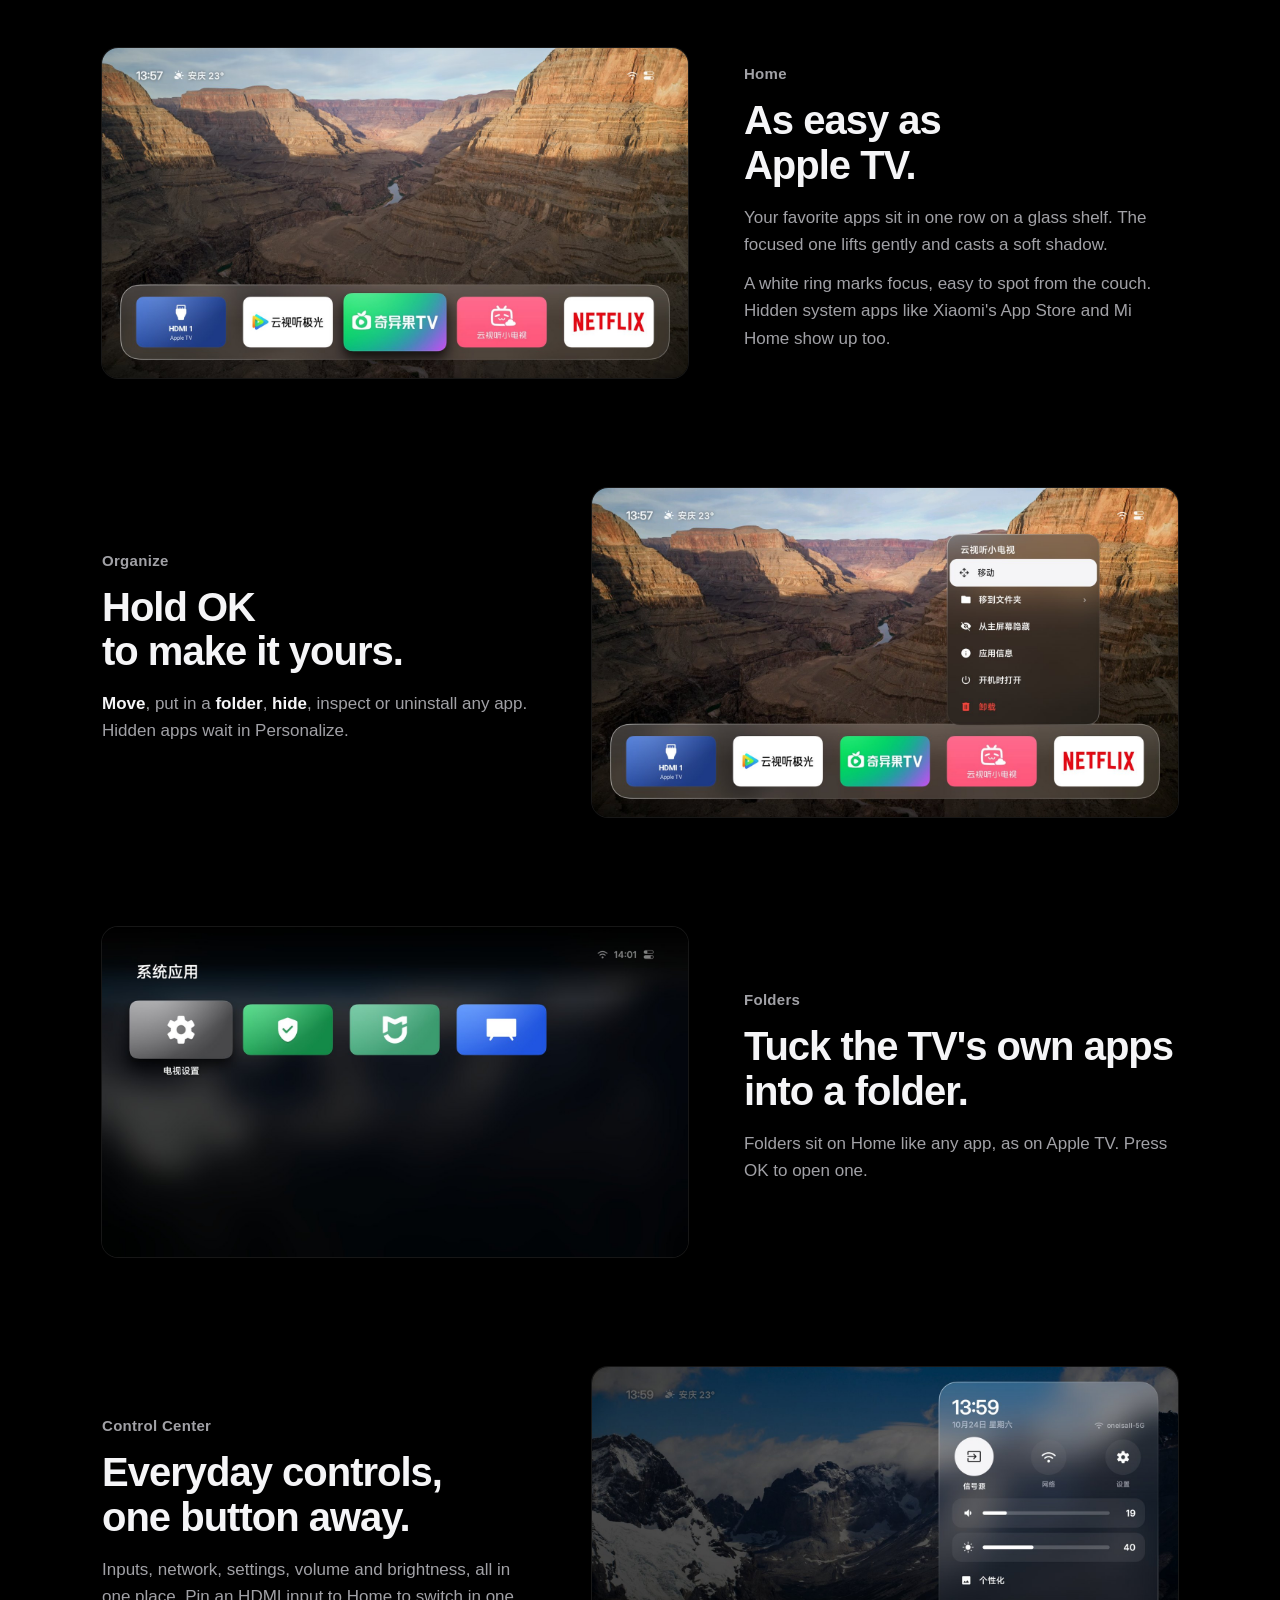
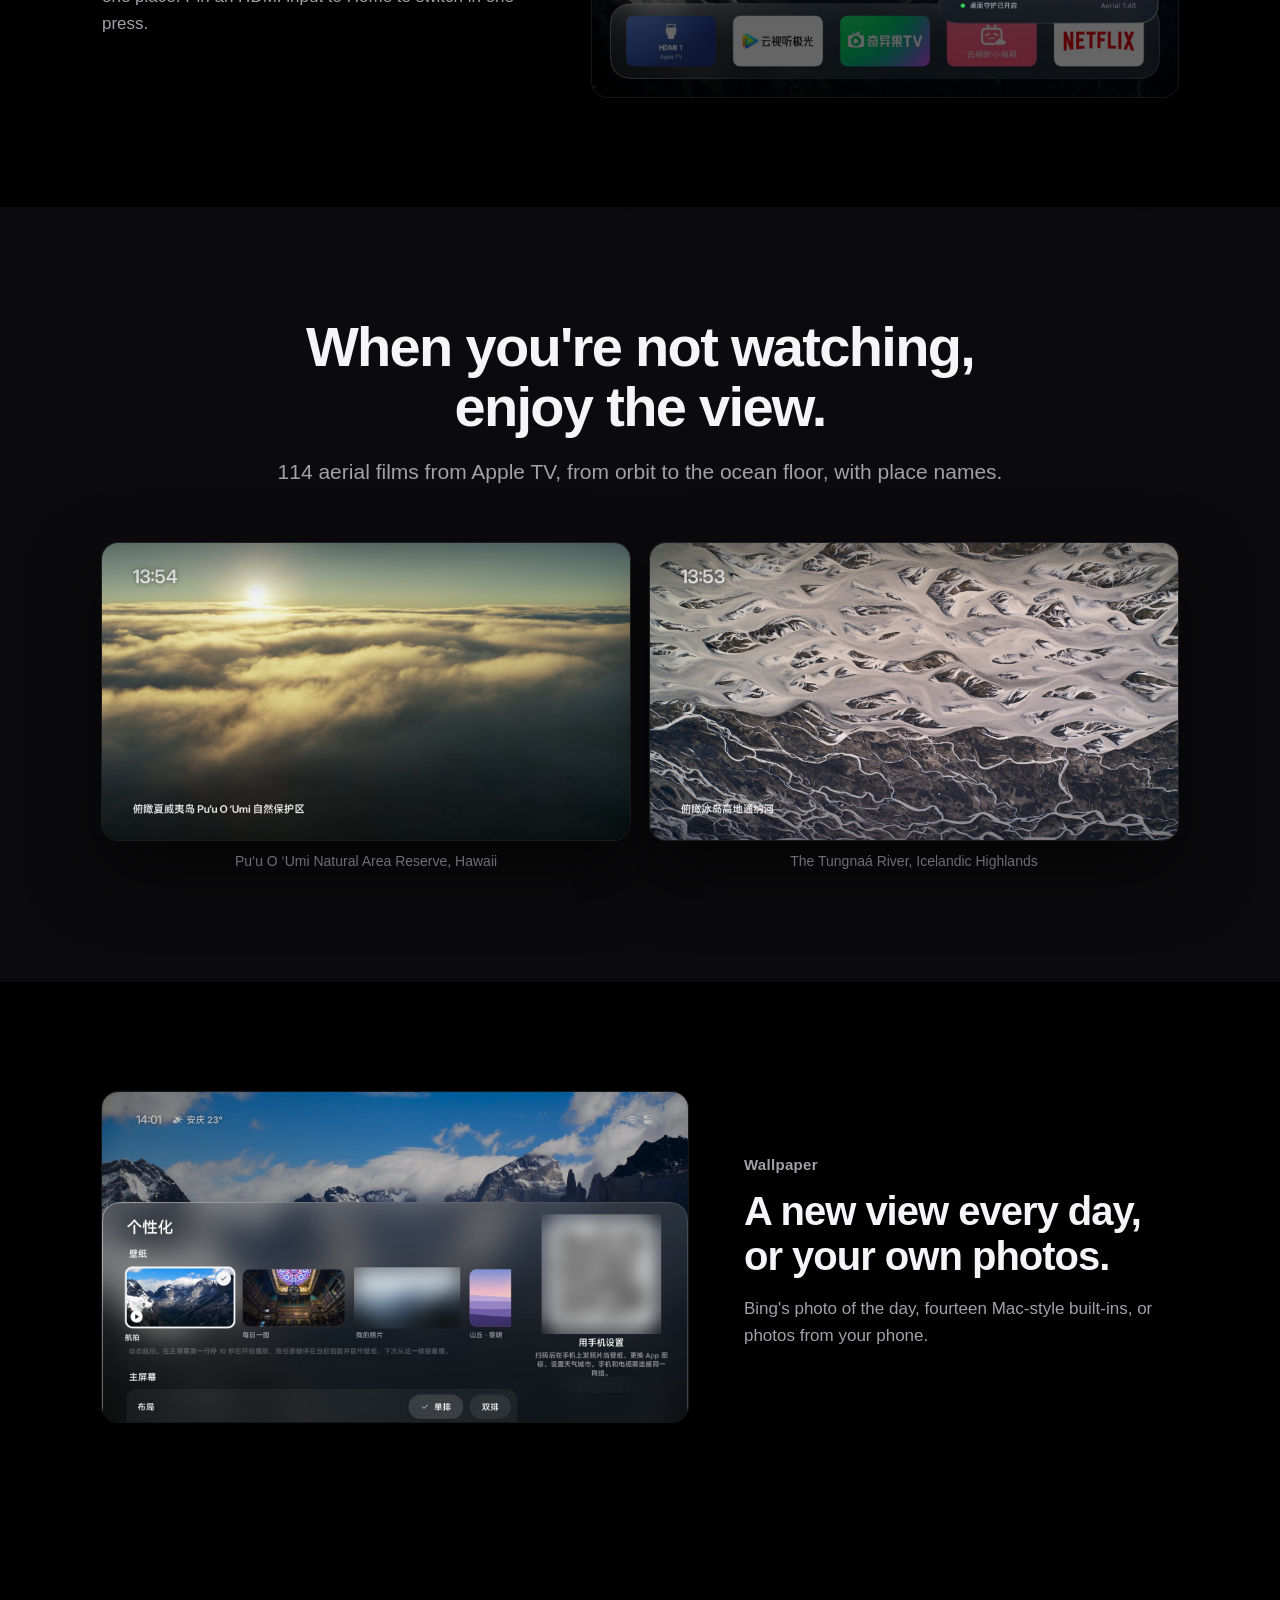
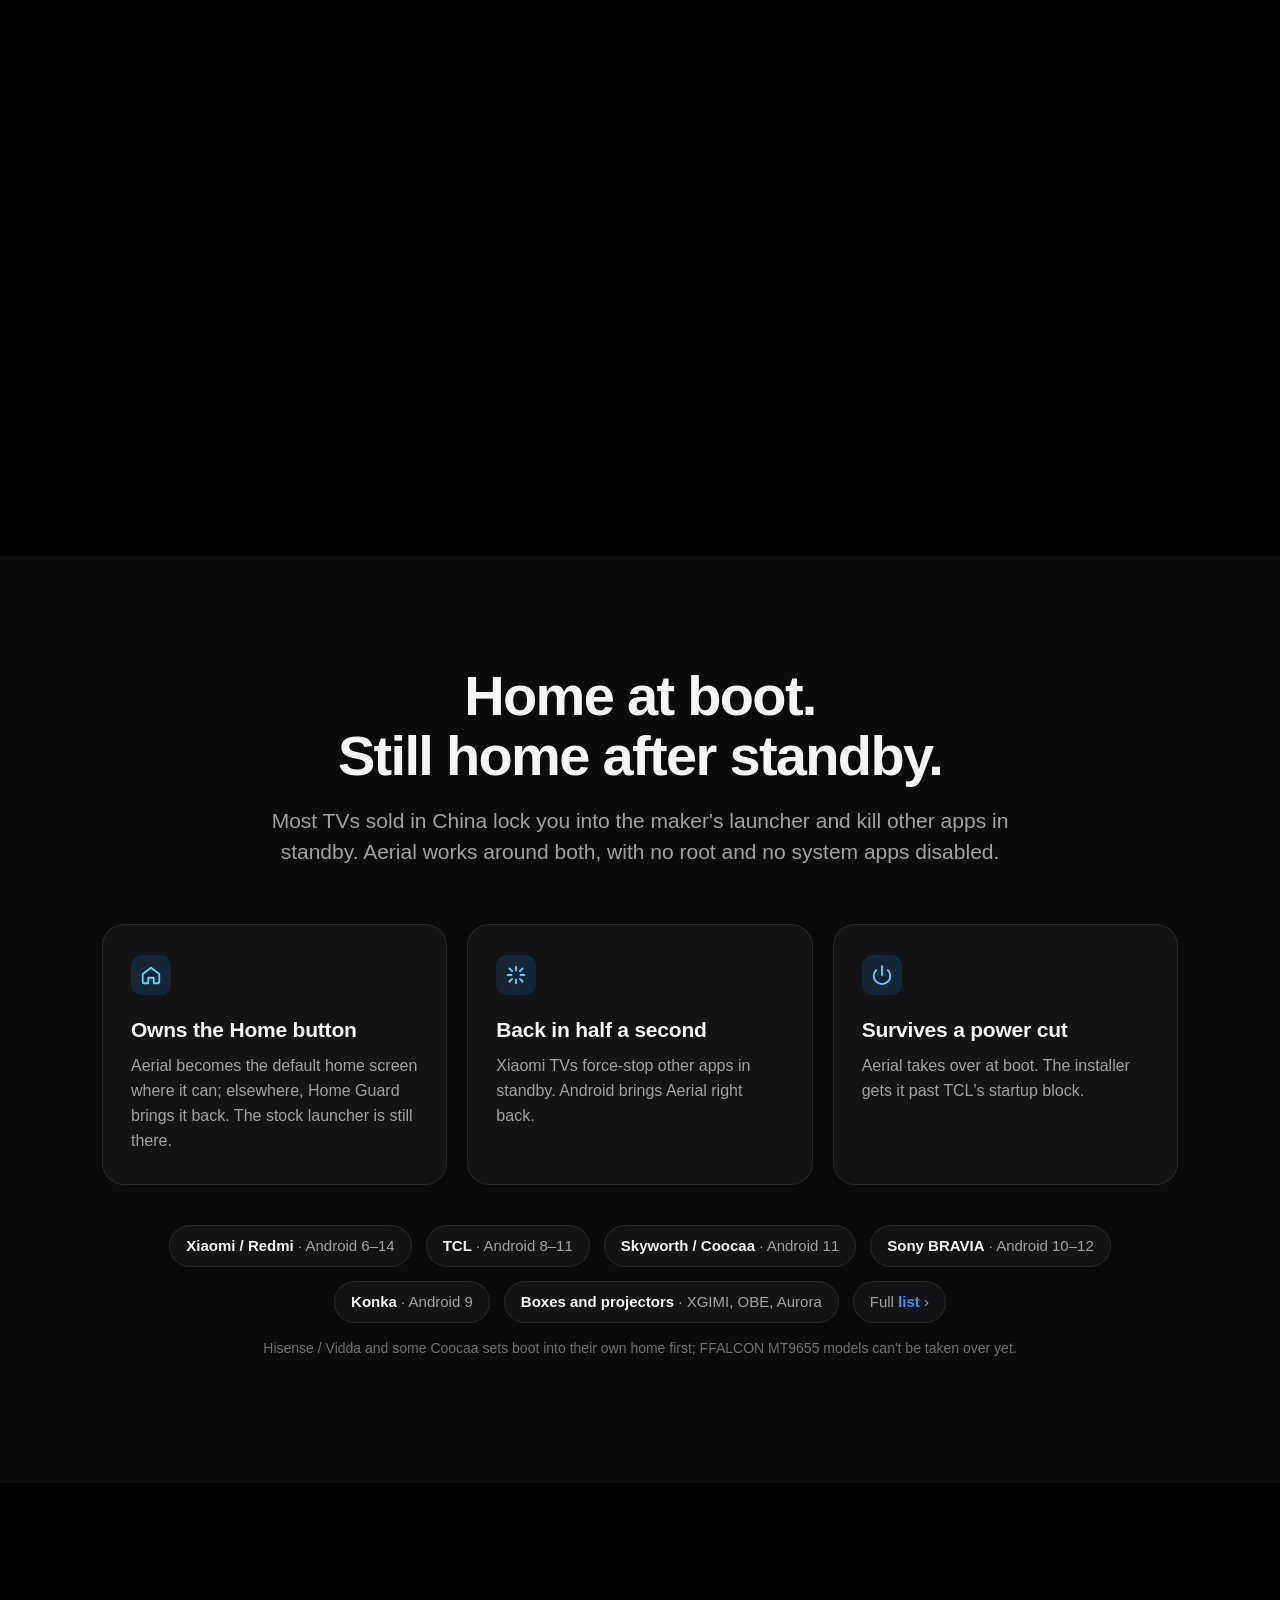
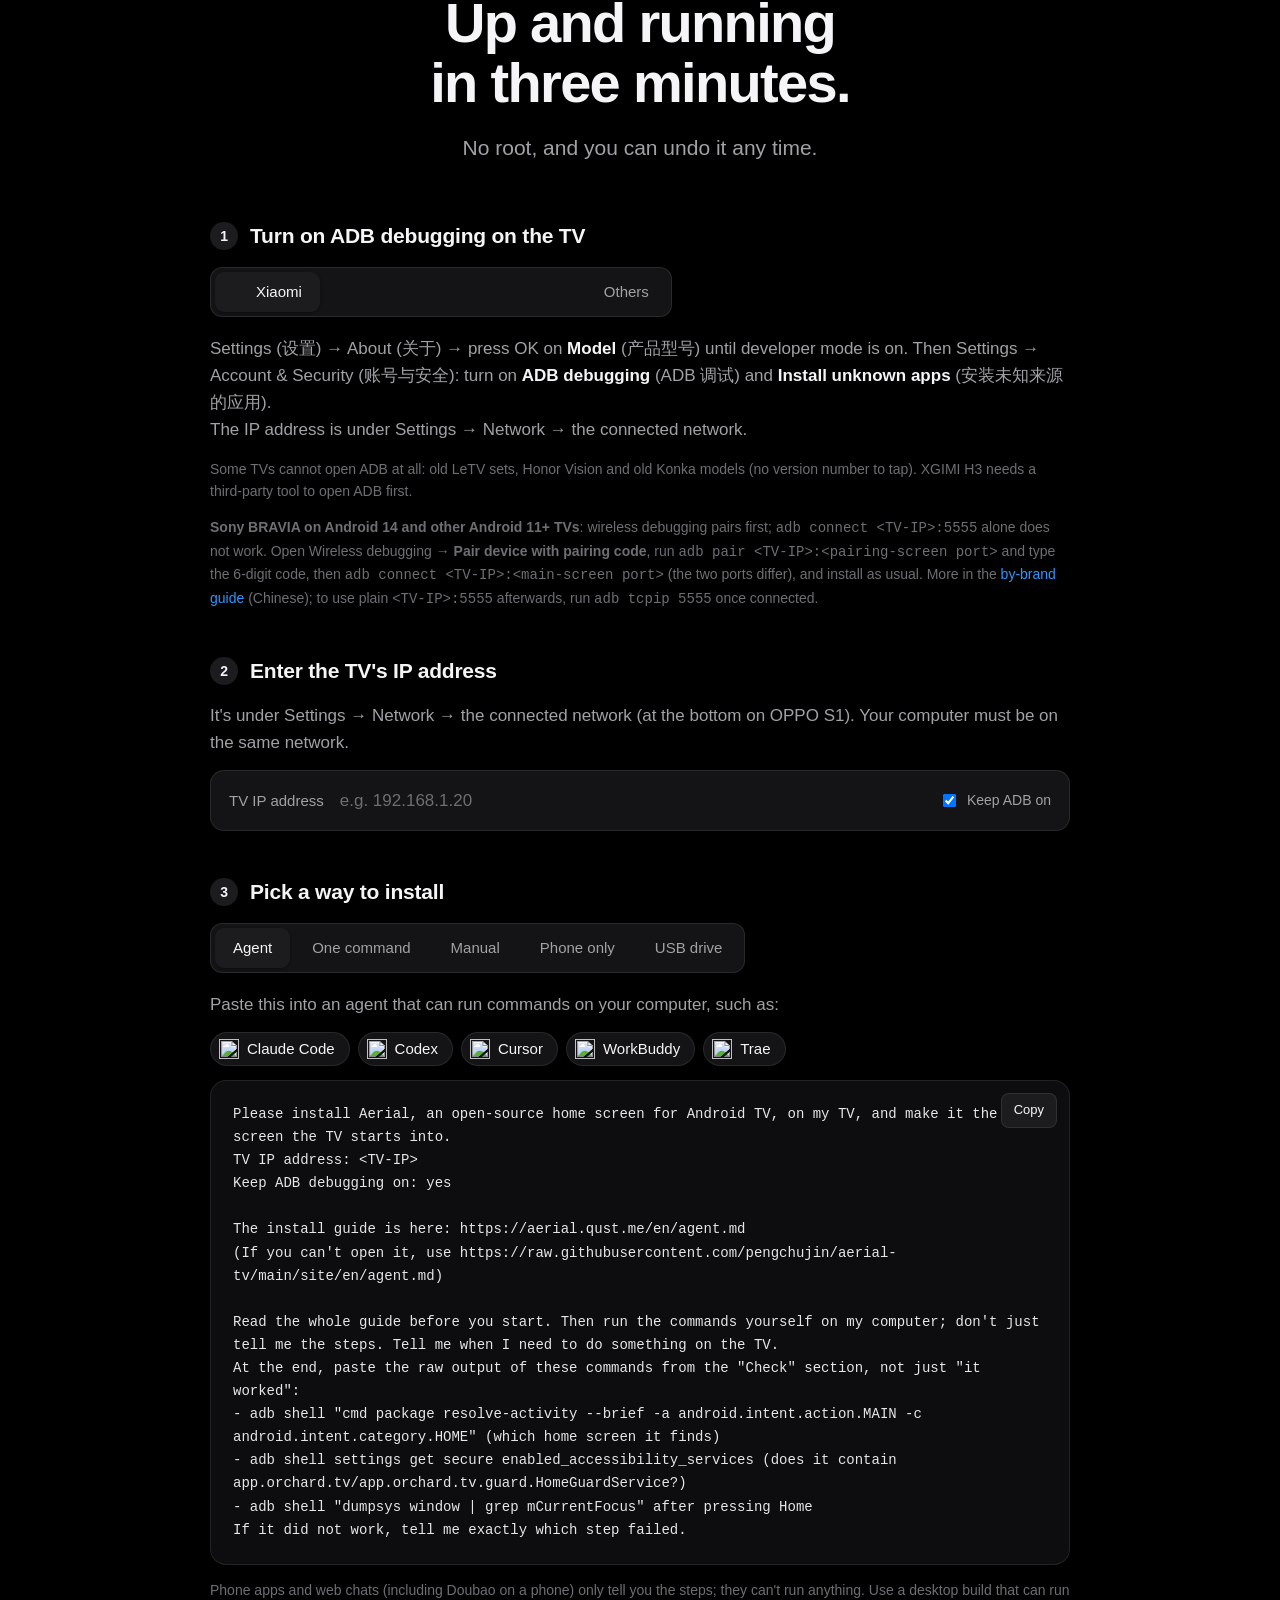
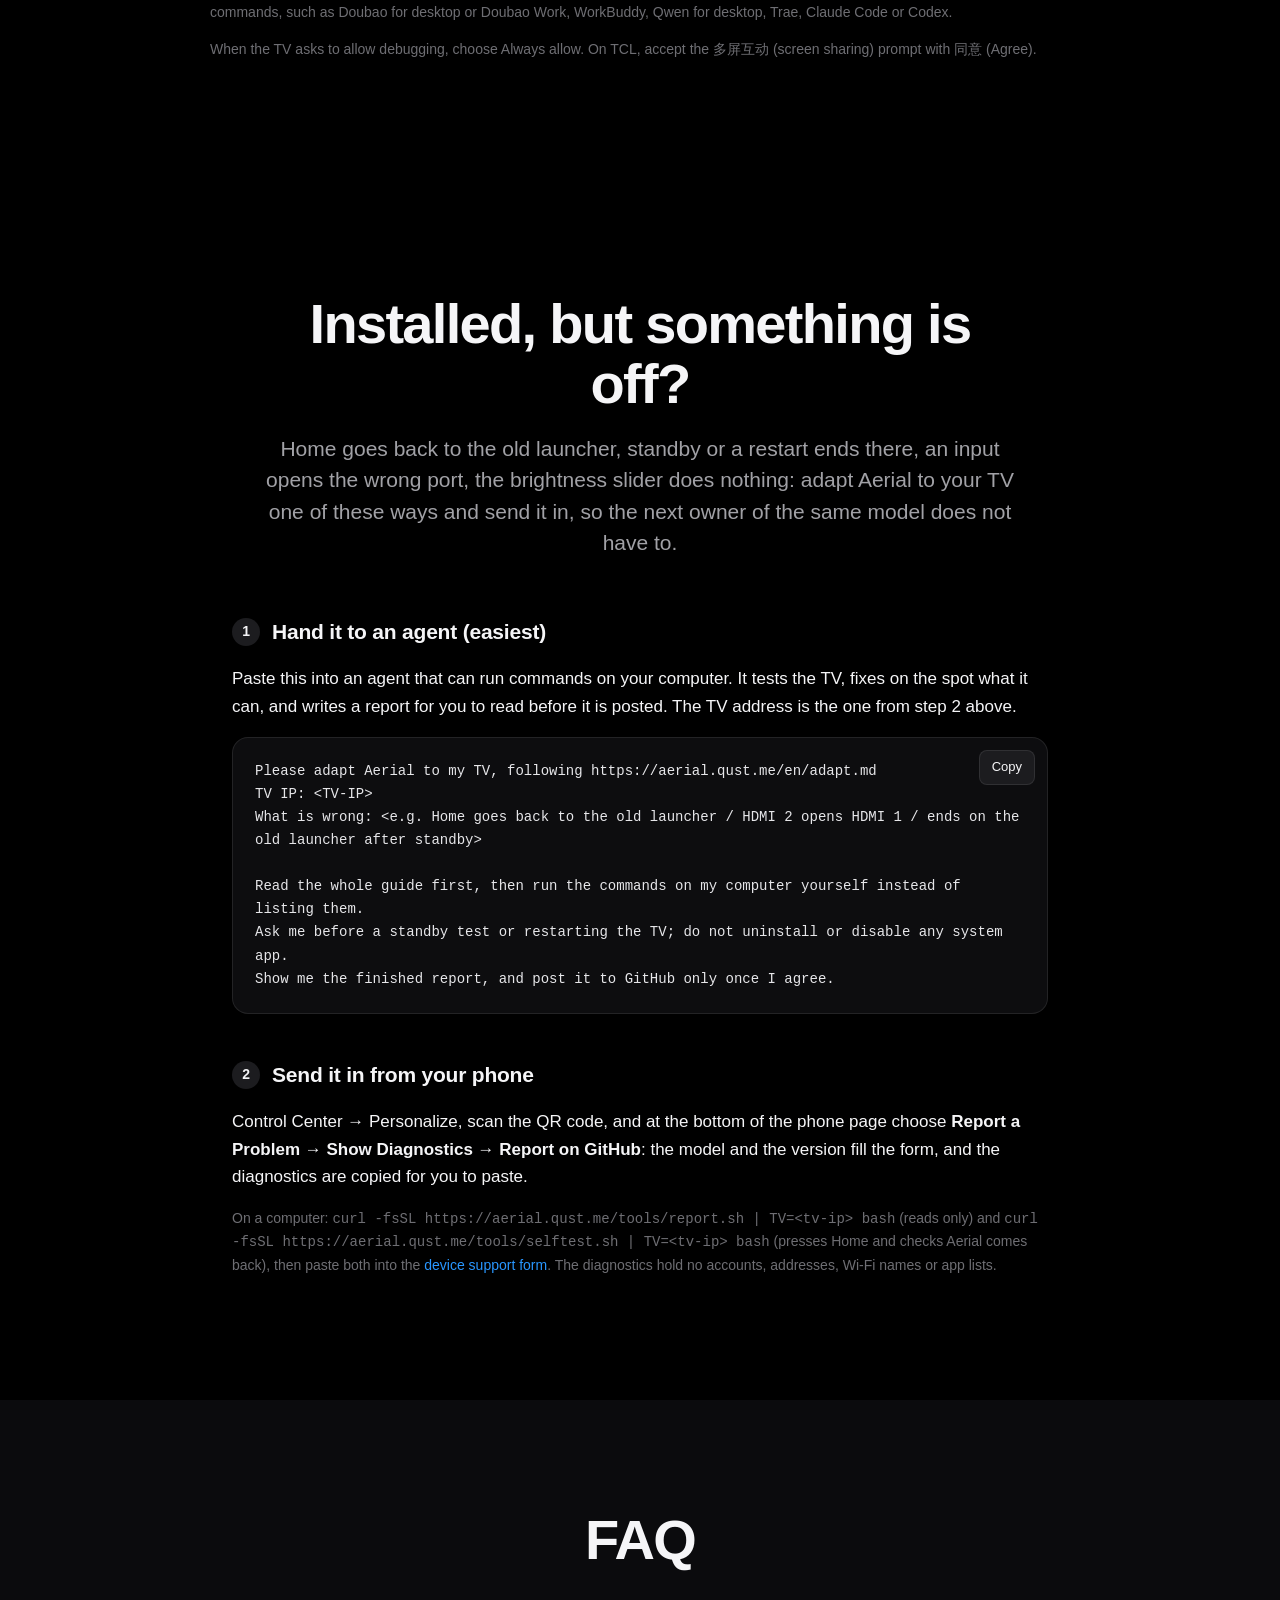
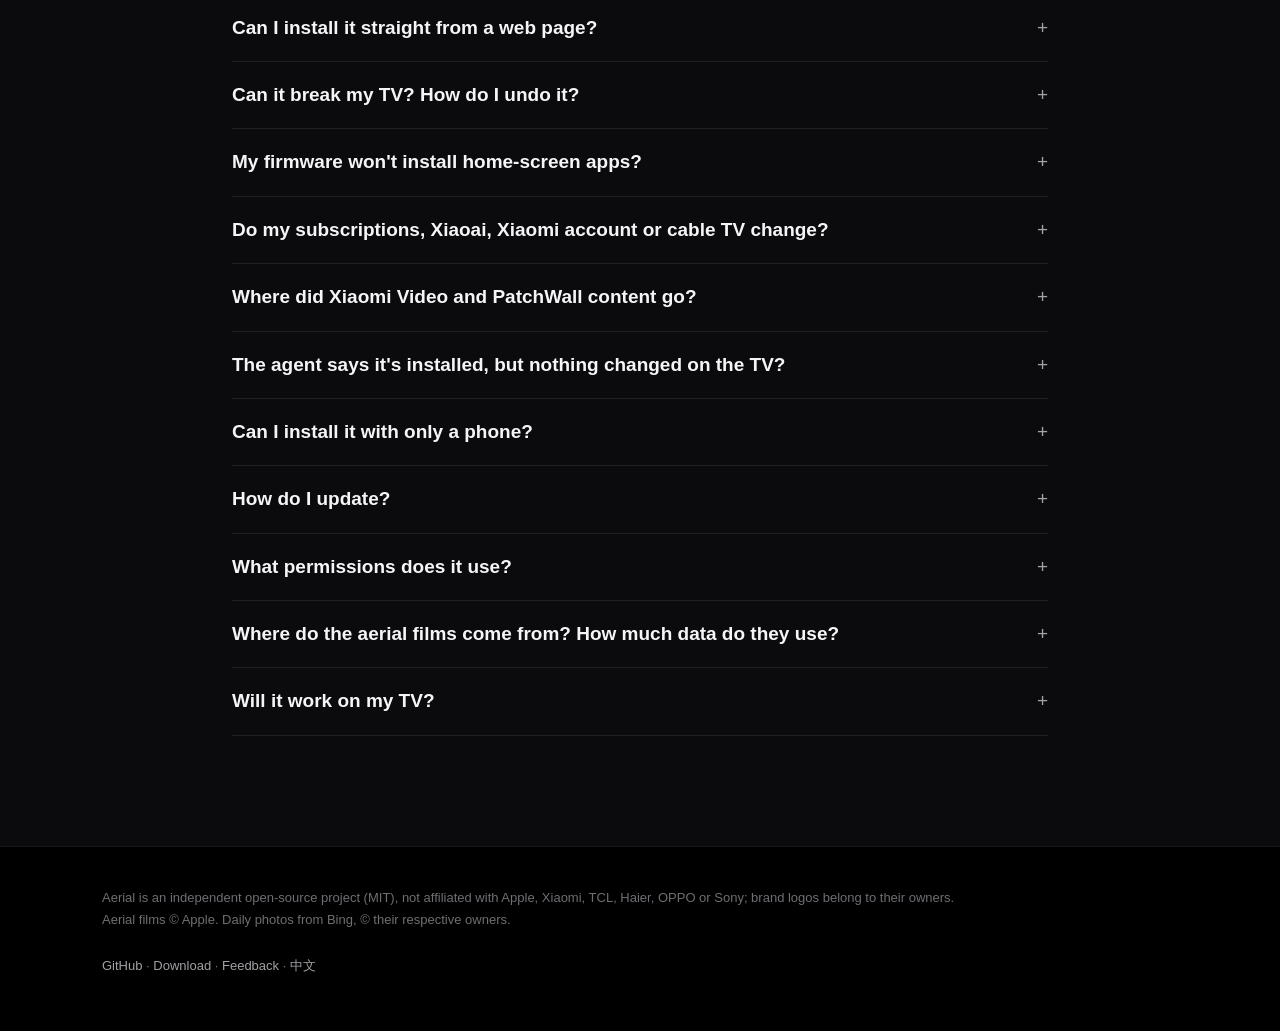
==== commit af65b9cd: "Docs: Android 11+ wireless debugging pairing before install (#747) Sony BRAVIA on Android 14 (and Go" ====
--- a/android/site/index.html
+++ b/android/site/index.html
@@ -212,6 +212,7 @@
       <div class="panel" data-panel="oppo"><p>设置 → 系统 → 关于本机 → <b>设备型号</b>，按 <b>上上右右</b> 再按确认；然后到 设置 → 系统 → <b>开发者选项</b>，打开 <b>USB 调试</b>（有的机型叫「ADB 调试」）。<br>IP 在 设置 → 网络 → 已连接的网络 <b>最下面</b>。</p></div>
       <div class="panel" data-panel="other"><p>设置 → 设备偏好设置 → 关于 → 连按 <b>内部版本号</b>（Build，不是「Android 版本」）7 次，再在开发者选项里打开 <b>USB 调试</b>。<br>IP 在 设置 → 网络 → 已连接的网络 里。</p></div>
       <p class="note">老乐视、荣耀智慧屏、老康佳（看不到版本号）等机型打不开 ADB。极米 H3 需先用第三方工具打开 ADB，见机型说明。</p>
+      <p class="note"><b>索尼 BRAVIA 的 Android 14 等 Android 11 以上的电视</b>：无线调试第一次要先配对，不能直接 <code>adb connect &lt;电视IP&gt;:5555</code>。打开 无线调试 → <b>使用配对码配对设备</b>，运行 <code>adb pair &lt;电视IP&gt;:&lt;配对屏端口&gt;</code> 并输入 6 位配对码，再 <code>adb connect &lt;电视IP&gt;:&lt;无线调试主页端口&gt;</code>（两组端口不一样），然后照常安装。详见 <a href="https://github.com/pengchujin/aerial-tv/blob/main/docs/devices/adb-by-brand.md">分品牌说明</a>；装好后想以后直接用 <code>&lt;电视IP&gt;:5555</code>，连上时再运行一次 <code>adb tcpip 5555</code>。</p>
 
       <h3 class="step"><span>2</span>填上电视 IP</h3>
       <p class="hint">在电视的 设置 → 网络 → 已连接的网络 里（OPPO S1 在这一页最下面）。电脑要和电视连同一个网络。</p>
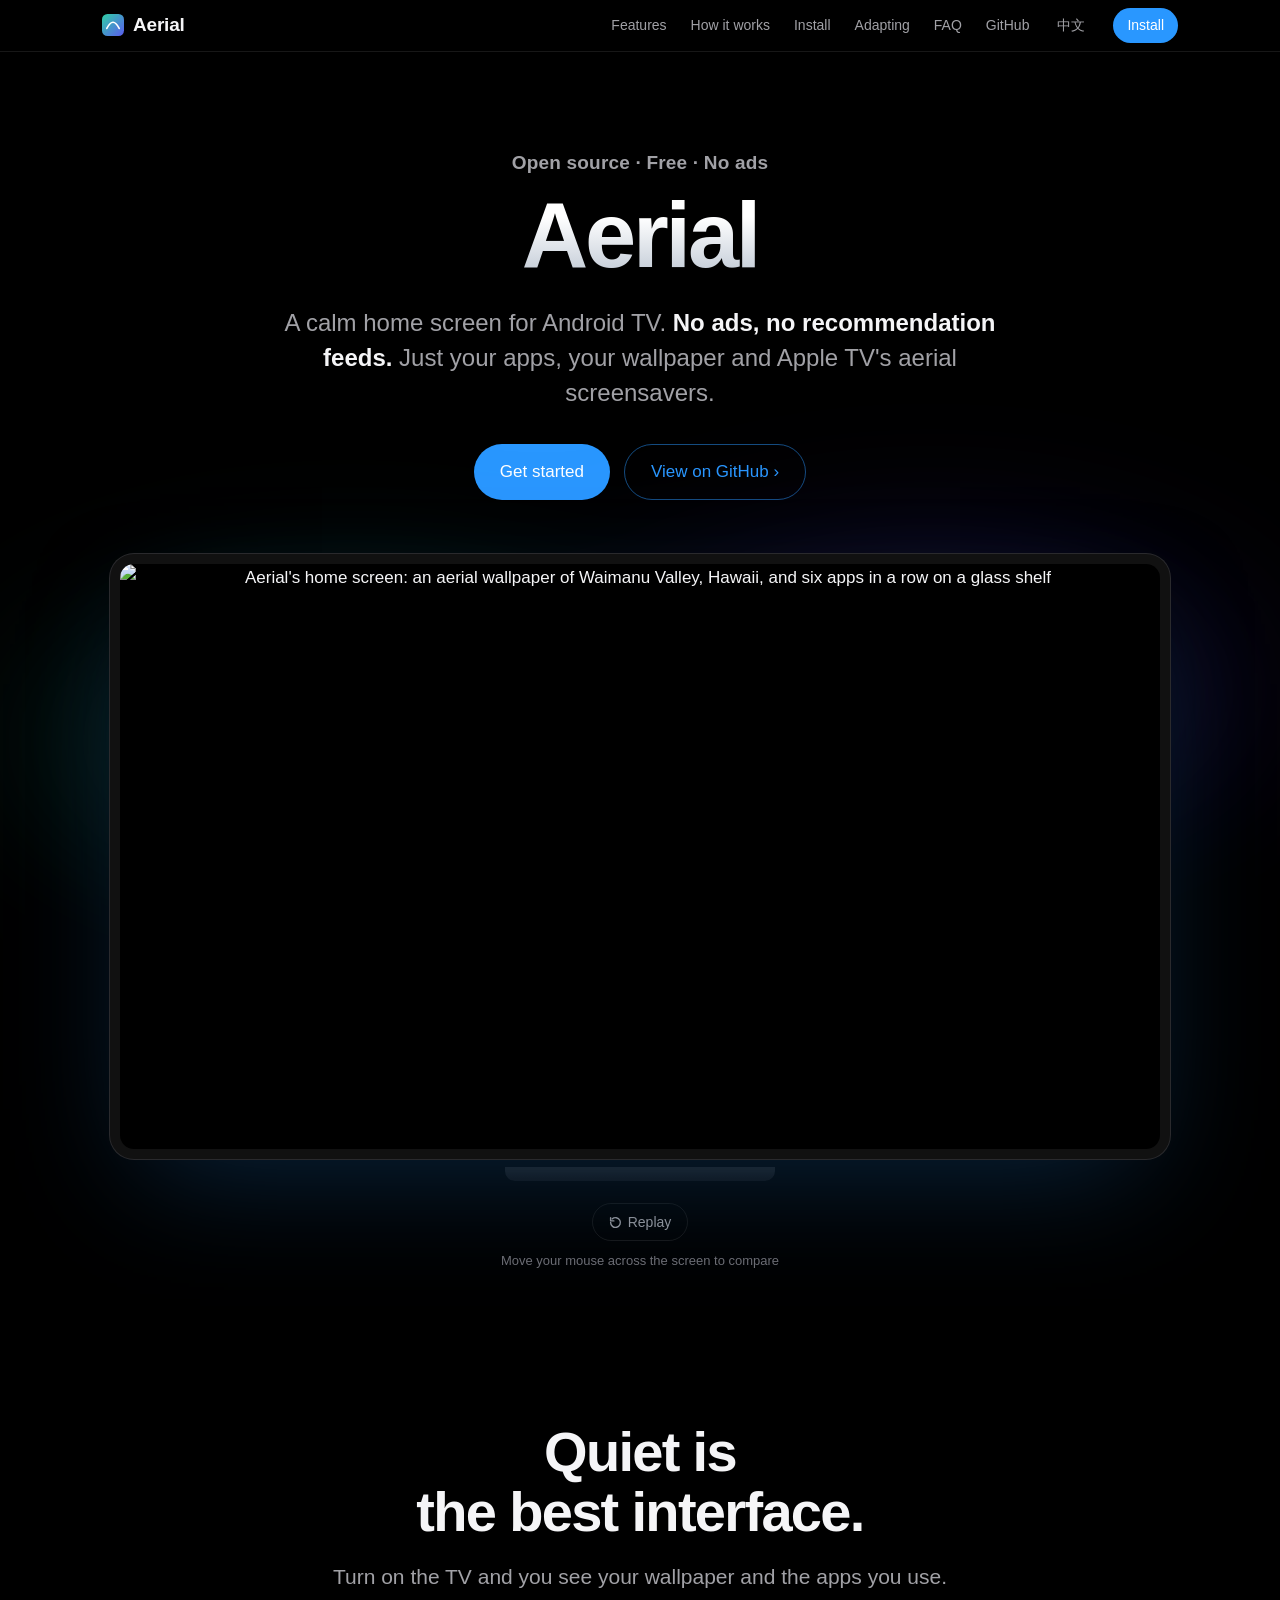
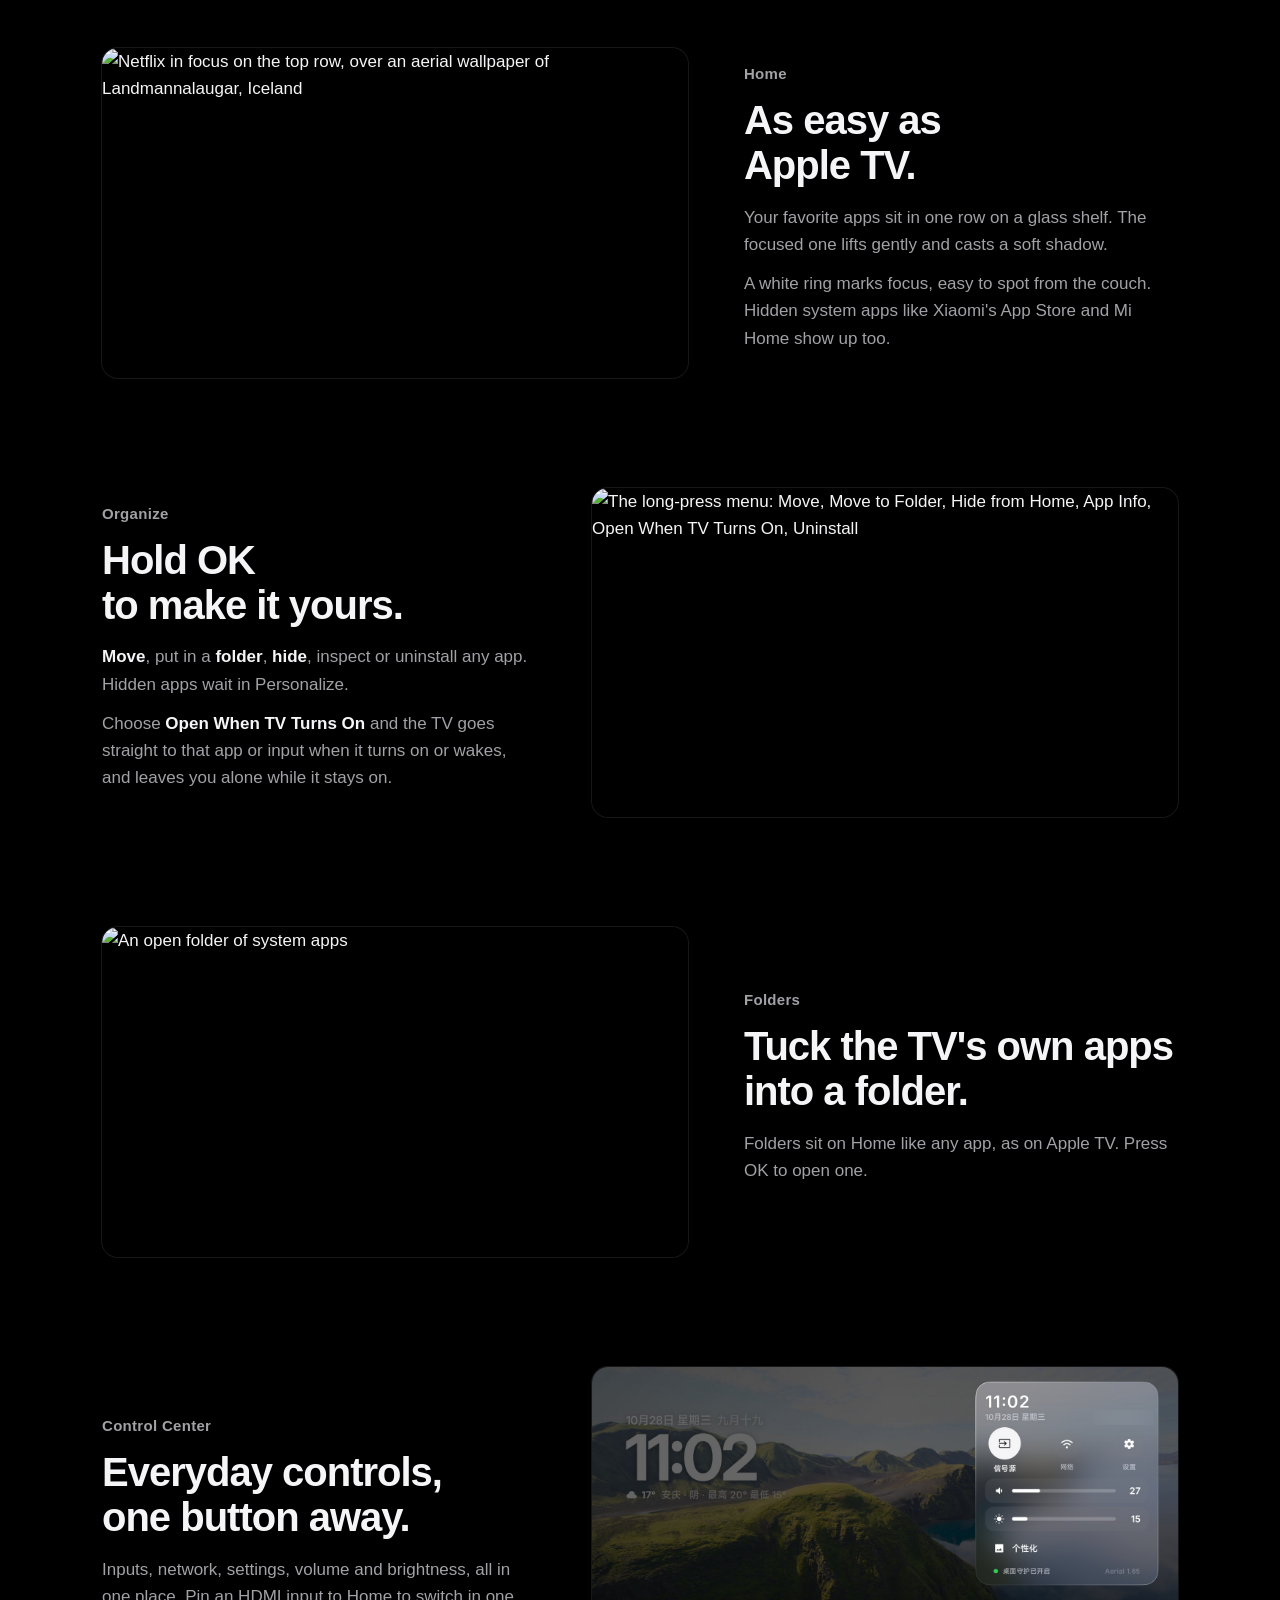
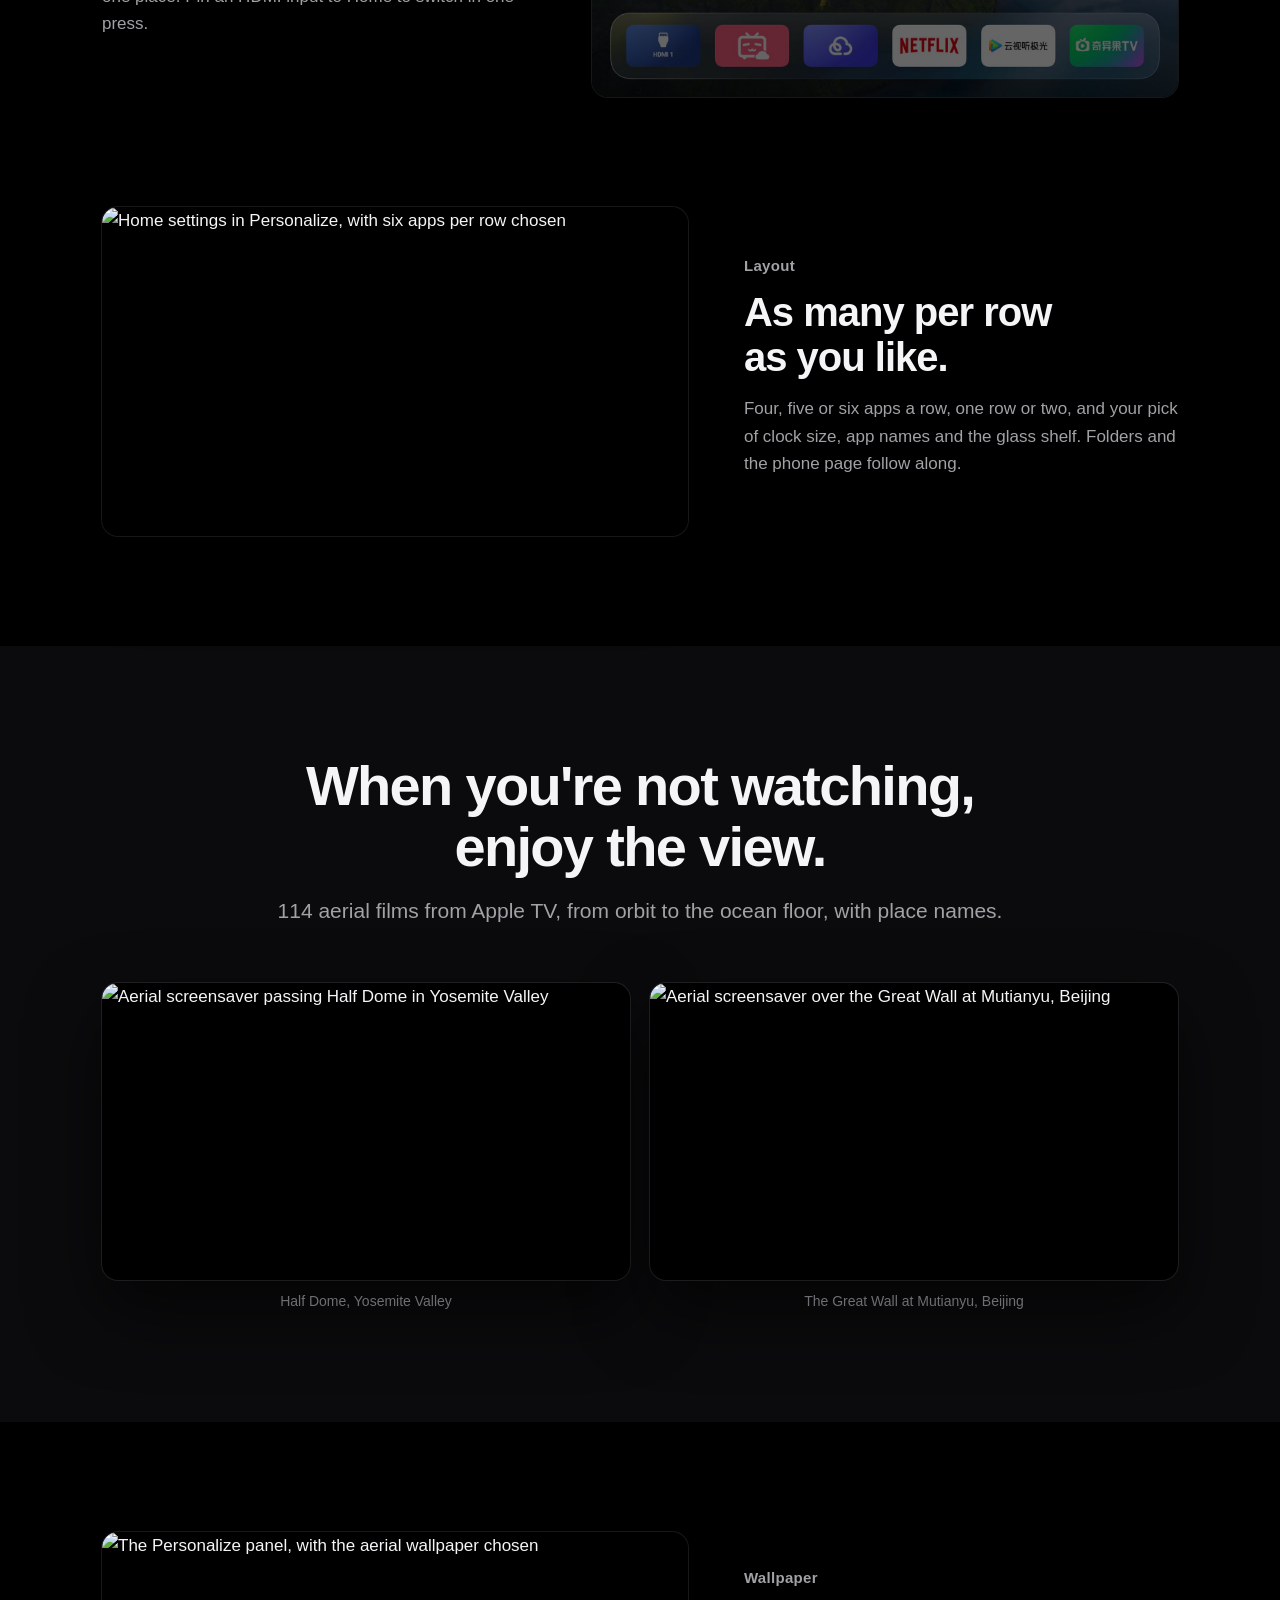
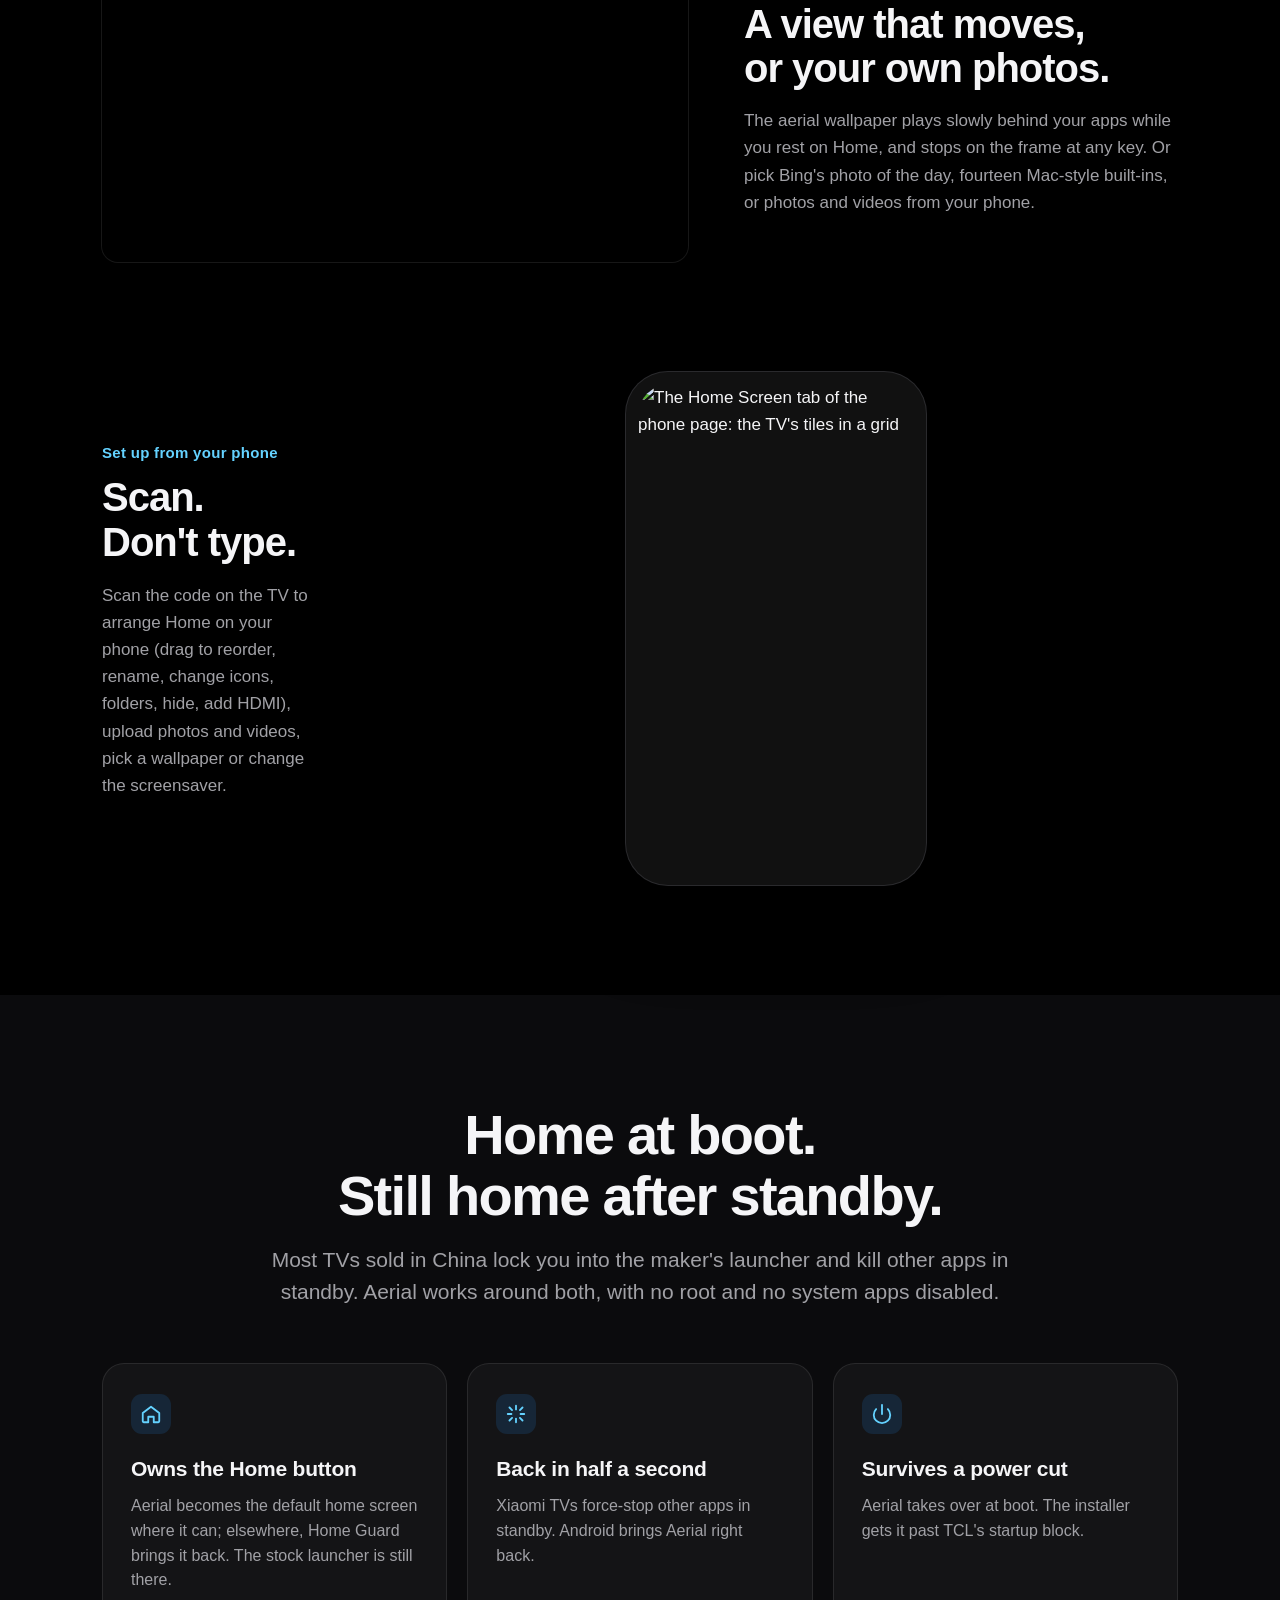
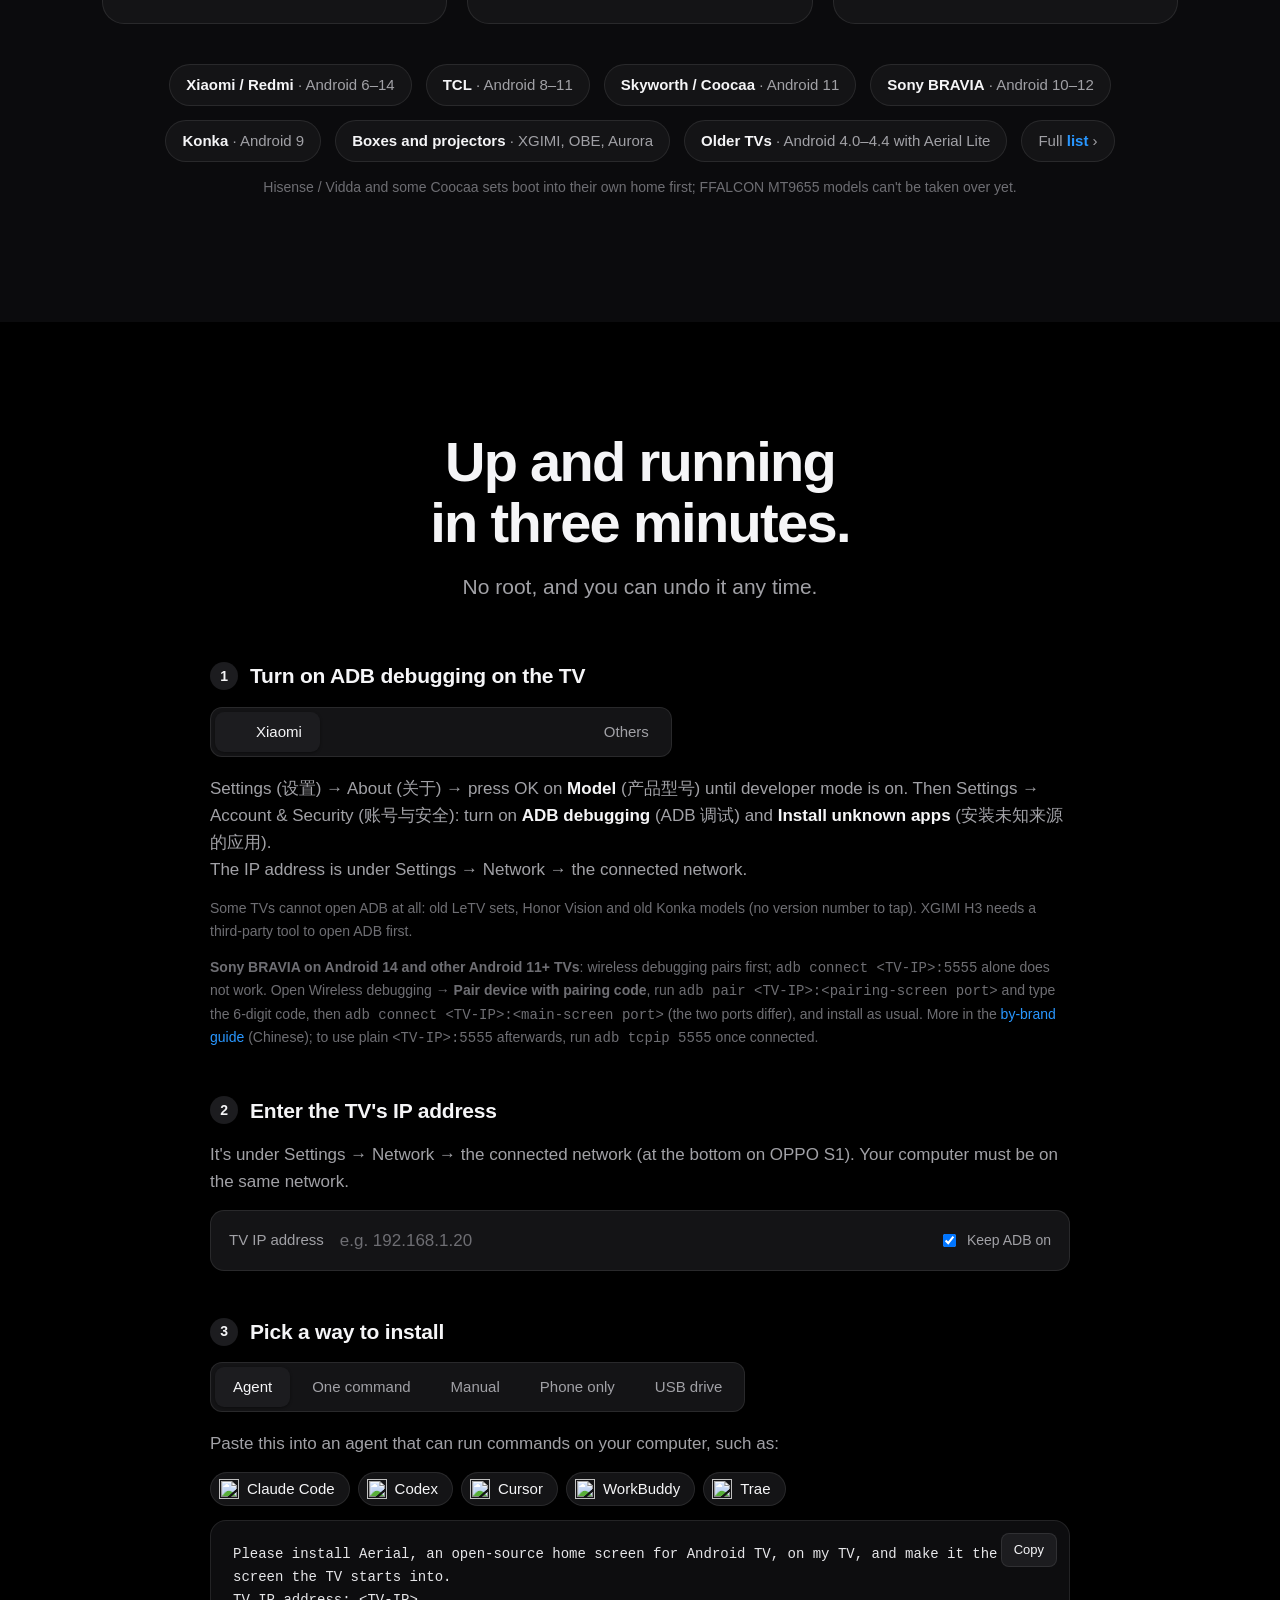
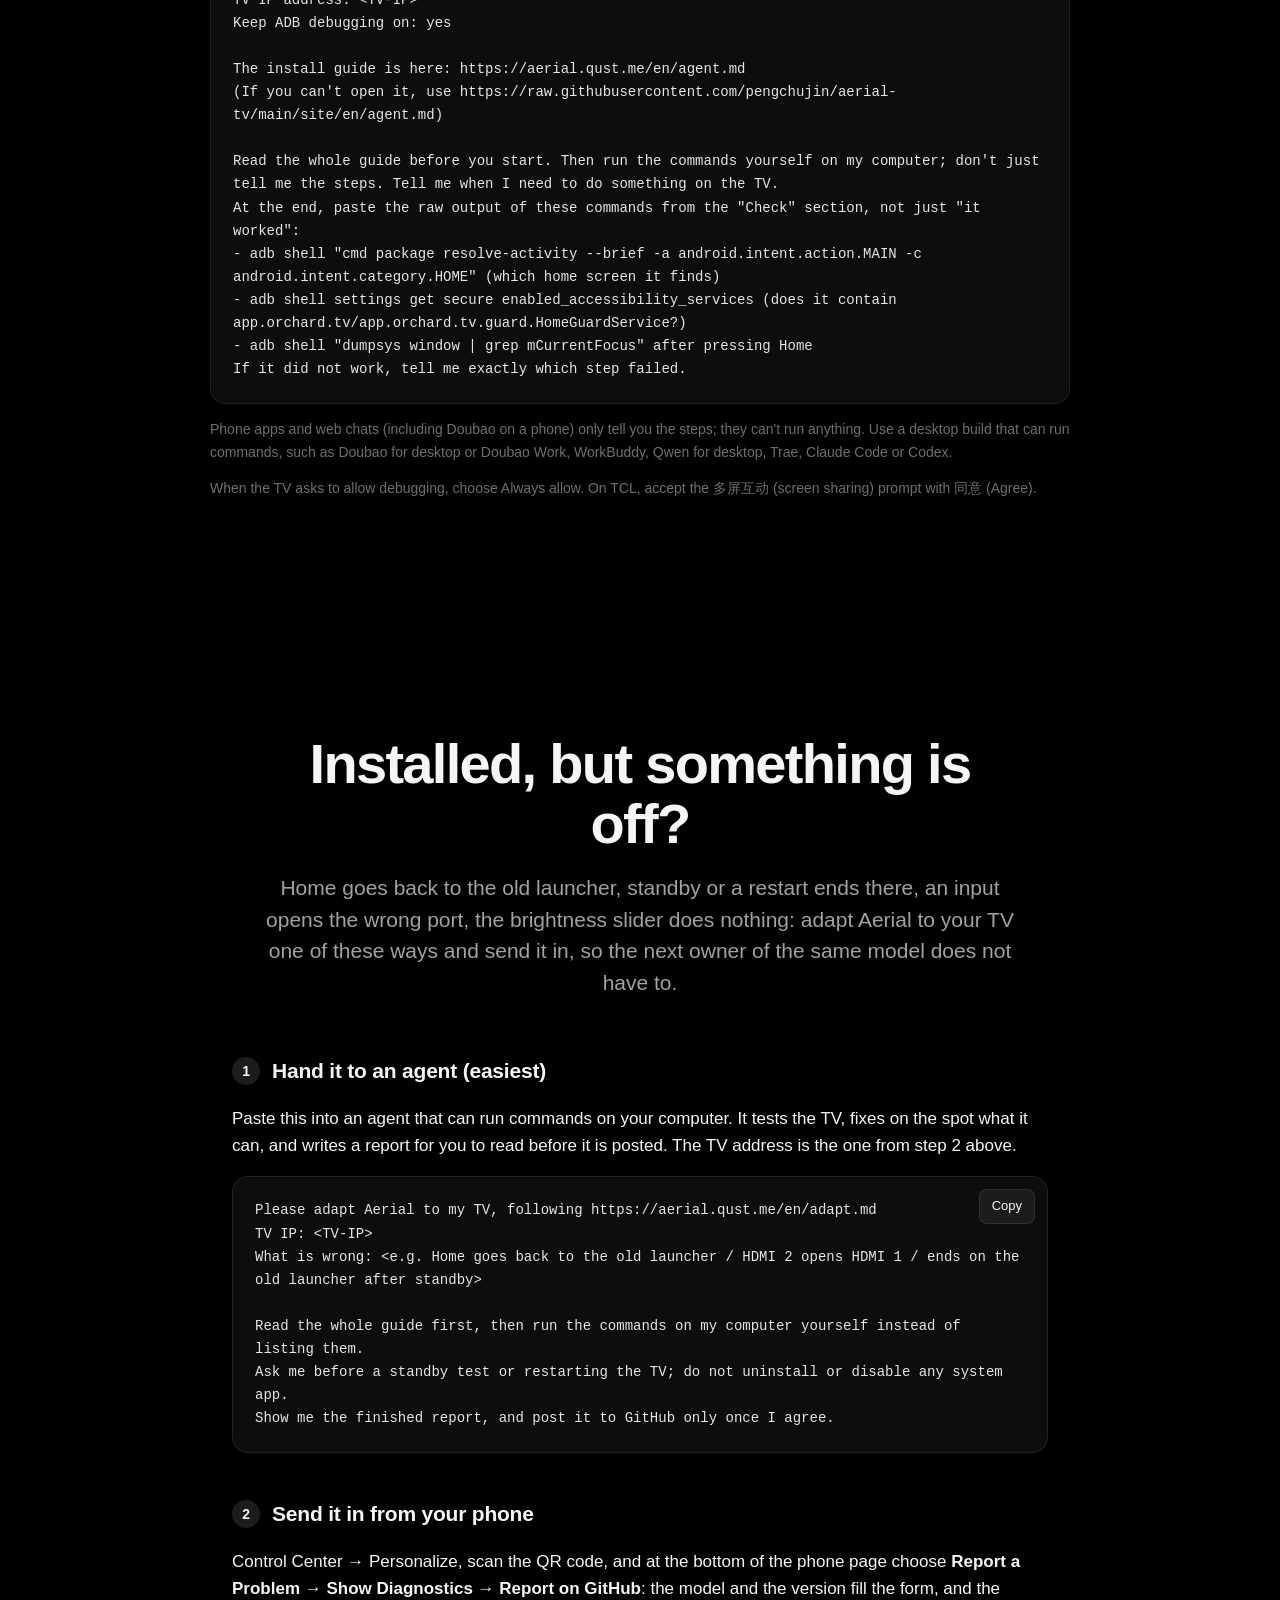
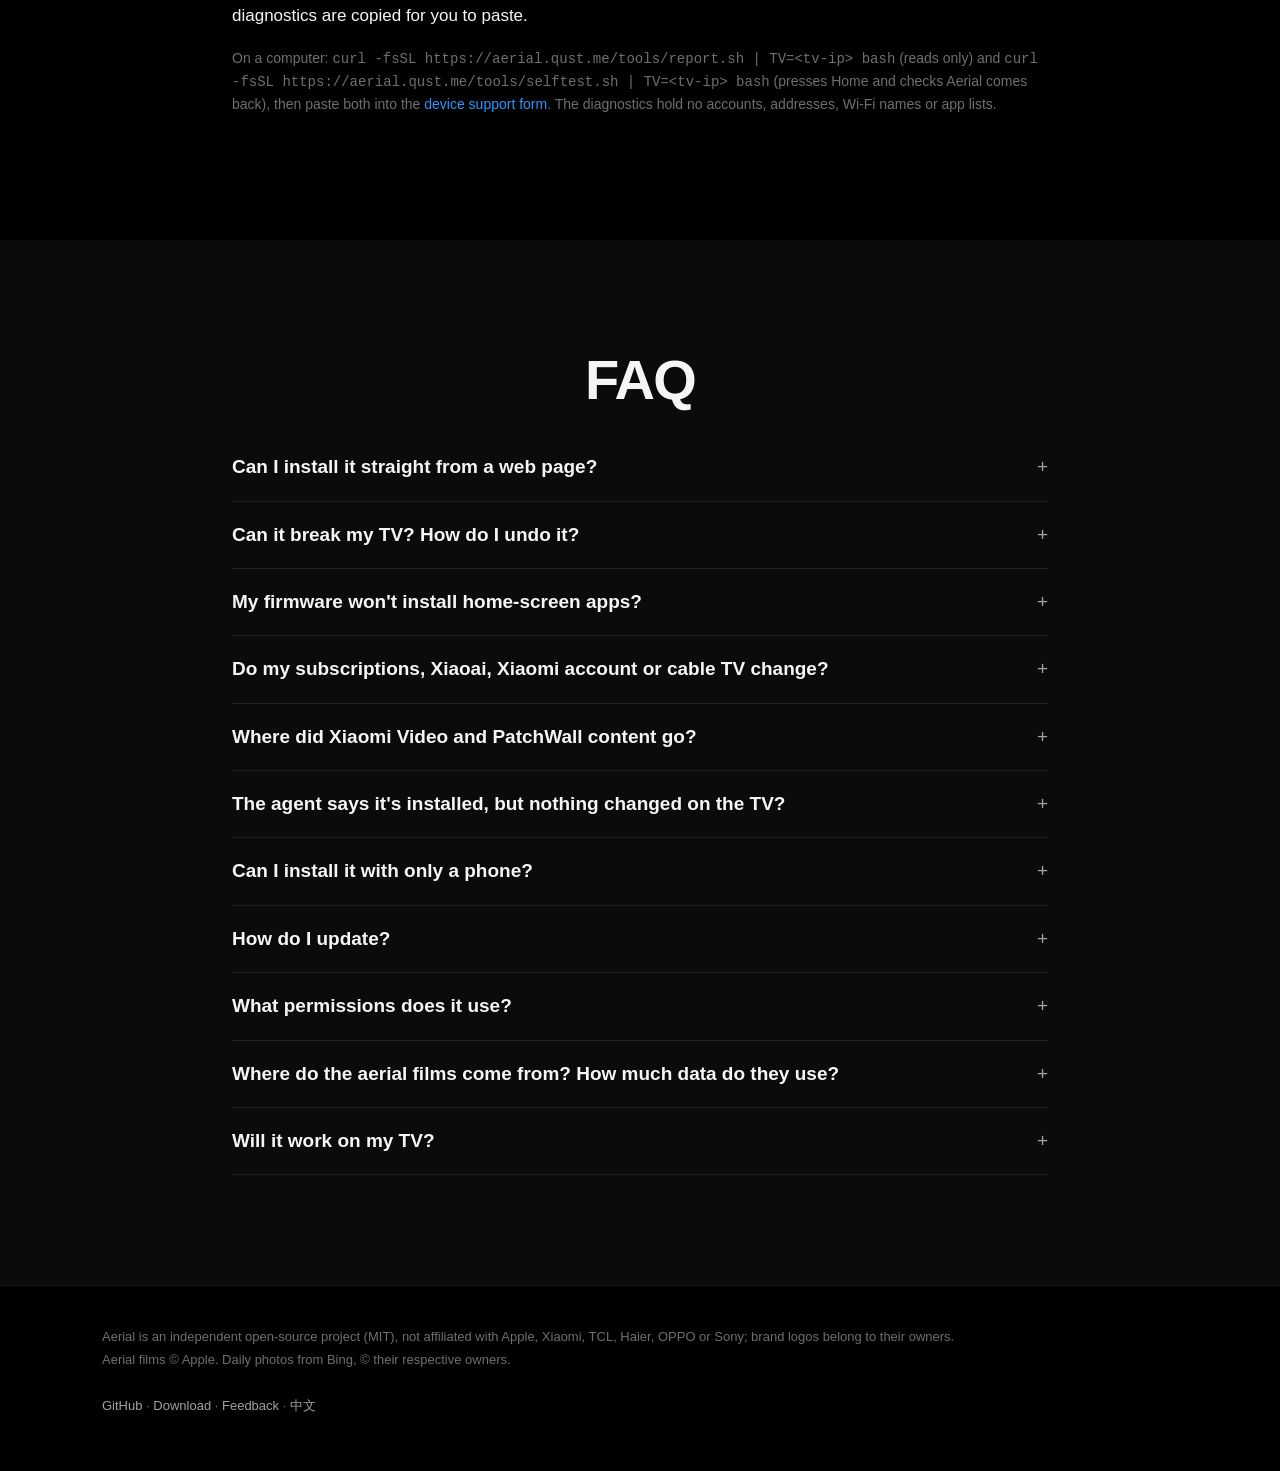
==== commit 816c8a31: "Site and README: screenshots from 1.65 on the Xiaomi, six per row over bright aerial films; Layout s" ====
--- a/android/site/index.html
+++ b/android/site/index.html
@@ -16,7 +16,7 @@
 <meta name="description" content="参照 tvOS 设计的开源 Android TV 桌面。没有广告，没有推荐流，只有你的 App、你的壁纸和航拍屏保。支持小米、TCL、创维、索尼等国产电视和盒子，开机自动接管。">
 <meta property="og:title" content="Aerial · 给国产电视的一块干净桌面">
 <meta property="og:description" content="参照 tvOS 设计的开源电视桌面，没有广告，开机自动接管。">
-<meta property="og:image" content="img/home.jpg?v=147">
+<meta property="og:image" content="img/home.jpg?v=165">
 <meta name="theme-color" content="#000000">
 <link rel="alternate" hreflang="zh" href="https://aerial.qust.me/">
 <link rel="alternate" hreflang="en" href="https://aerial.qust.me/en/">
@@ -56,7 +56,7 @@
       <div class="glow"></div>
       <div class="screen compare" id="compare" role="slider" tabindex="0" aria-label="电视自带的桌面和 Aerial 的对比，左右移动查看" aria-valuemin="0" aria-valuemax="100" aria-valuenow="0">
         <img class="before" src="img/stock-xiaomi.jpg?v=3" alt="电视自带的桌面：满屏剧集推荐、会员和限免角标" width="1600" height="900">
-        <div class="after"><img src="img/home.jpg?v=147" alt="Aerial 首页：风景壁纸和玻璃底板上的一排 App" width="1600" height="900"></div>
+        <div class="after"><img src="img/home.jpg?v=165" alt="Aerial 首页：夏威夷威马努山谷的航拍壁纸，玻璃底板上一排六个 App" width="1600" height="900"></div>
         <div class="divider" aria-hidden="true"><span class="knob"><svg width="20" height="20" viewBox="0 0 24 24" fill="none" stroke="currentColor" stroke-width="2.4" stroke-linecap="round" stroke-linejoin="round"><path d="M9 6l-6 6 6 6M15 6l6 6-6 6"/></svg></span></div>
       </div>
       <div class="stand"></div>
@@ -76,7 +76,7 @@
     </div>
 
     <div class="feature reveal">
-      <div class="shot"><img src="img/focus.jpg?v=146" alt="第一排的玻璃底板，选中了一个 App" loading="lazy" width="1600" height="900"></div>
+      <div class="shot"><img src="img/focus.jpg?v=165" alt="冰岛兰德曼纳劳卡的航拍壁纸前，第一排选中了 Netflix" loading="lazy" width="1600" height="900"></div>
       <div>
         <p class="kicker">首页</p>
         <h3>像 Apple TV<br>一样顺手。</h3>
@@ -86,16 +86,17 @@
     </div>
 
     <div class="feature flip reveal">
-      <div class="shot"><img src="img/menu.jpg?v=146" alt="长按菜单：移动、移到文件夹、隐藏、应用信息、卸载" loading="lazy" width="1600" height="900"></div>
+      <div class="shot"><img src="img/menu.jpg?v=165" alt="长按菜单：移动、移到文件夹、从主屏幕隐藏、应用信息、开机时打开、卸载" loading="lazy" width="1600" height="900"></div>
       <div>
         <p class="kicker">整理</p>
         <h3>长按一下，<br>想怎么排就怎么排。</h3>
         <p>长按 OK 键：<strong>移动</strong>、<strong>移到文件夹</strong>、<strong>隐藏</strong>、查看信息、卸载。隐藏的 App 可以在「个性化」里找回。</p>
+        <p>选「<strong>开机时打开</strong>」，电视开机或待机醒来就直接进这个 App 或信号源，一直开着时不会再跳。</p>
       </div>
     </div>
 
     <div class="feature reveal">
-      <div class="shot"><img src="img/folder.jpg?v=146" alt="打开的文件夹：系统应用" loading="lazy" width="1600" height="900"></div>
+      <div class="shot"><img src="img/folder.jpg?v=165" alt="打开的文件夹：系统应用" loading="lazy" width="1600" height="900"></div>
       <div>
         <p class="kicker">文件夹</p>
         <h3>系统自带的 App，<br>收进一个文件夹。</h3>
@@ -104,13 +105,22 @@
     </div>
 
     <div class="feature flip reveal">
-      <div class="shot"><img src="img/control-center.jpg?v=146" alt="控制中心：信号源、网络、设置、音量和亮度" loading="lazy" width="1600" height="900"></div>
+      <div class="shot"><img src="img/control-center.jpg?v=165" alt="控制中心：信号源、网络、设置、音量和亮度" loading="lazy" width="1600" height="900"></div>
       <div>
         <p class="kicker">控制中心</p>
         <h3>常用开关，<br>一键就到。</h3>
         <p>信号源、网络、设置、音量、亮度都在这里。HDMI 还能固定到首页，一键切换。</p>
       </div>
     </div>
+
+    <div class="feature reveal">
+      <div class="shot"><img src="img/columns.jpg?v=165" alt="个性化的主屏幕设置：每排 App 选了 6 个" loading="lazy" width="1600" height="900"></div>
+      <div>
+        <p class="kicker">布局</p>
+        <h3>一排放几个，<br>你说了算。</h3>
+        <p>每排 4、5 或 6 个 App，单排或双排，时钟大小、App 名称、第一排底板也都能改。文件夹和手机上的整理页跟着一起变。</p>
+      </div>
+    </div>
   </div>
 </section>
 
@@ -122,12 +132,12 @@
     </div>
     <div class="gallery reveal">
       <figure>
-        <div class="shot"><img src="img/screensaver-aerial.jpg?v=146" alt="航拍屏保：俯瞰夏威夷岛 Pu‘u O ‘Umi 自然保护区" loading="lazy" width="1600" height="900"></div>
-        <figcaption>夏威夷岛 Pu‘u O ‘Umi 自然保护区</figcaption>
+        <div class="shot"><img src="img/screensaver-aerial.jpg?v=165" alt="航拍屏保：途经美国优胜美地谷的半穹顶" loading="lazy" width="1600" height="900"></div>
+        <figcaption>美国优胜美地谷的半穹顶</figcaption>
       </figure>
       <figure>
-        <div class="shot"><img src="img/screensaver-aerial-2.jpg?v=146" alt="航拍屏保：俯瞰冰岛高地通纳河" loading="lazy" width="1600" height="900"></div>
-        <figcaption>冰岛高地通纳河</figcaption>
+        <div class="shot"><img src="img/screensaver-aerial-2.jpg?v=165" alt="航拍屏保：中国北京怀柔区慕田峪长城" loading="lazy" width="1600" height="900"></div>
+        <figcaption>北京怀柔慕田峪长城</figcaption>
       </figure>
     </div>
   </div>
@@ -136,18 +146,18 @@
 <section>
   <div class="wrap">
     <div class="feature reveal">
-      <div class="shot"><img src="img/wallpaper.jpg?v=146" alt="个性化面板" loading="lazy" width="1600" height="900"></div>
+      <div class="shot"><img src="img/wallpaper.jpg?v=165" alt="个性化面板：壁纸选了航拍" loading="lazy" width="1600" height="900"></div>
       <div>
         <p class="kicker">壁纸</p>
-        <h3>每天一张新风景，<br>或者你的照片。</h3>
-        <p>必应每日精选、14 张 Mac 风格的内置壁纸，或者从手机传的照片。</p>
+        <h3>会动的风景，<br>或者你的照片。</h3>
+        <p>航拍壁纸停在主屏幕时在 App 后面慢慢播放，按任意键停在当前画面。也可以选必应每日一图、14 张 Mac 风格的内置壁纸，或者从手机传的照片和视频。</p>
       </div>
     </div>
     <div class="phone-row reveal" style="margin-top:110px">
       <div>
         <p class="kicker">用手机设置</p>
         <h3 class="sub">扫一下，<br>不用遥控器打字。</h3>
-        <p class="muted">扫电视上的二维码，在手机上整理主屏幕（拖动排序、改名、换图标、文件夹、隐藏、加 HDMI），还能传照片、选壁纸、换屏保。</p>
+        <p class="muted">扫电视上的二维码，在手机上整理主屏幕（拖动排序、改名、换图标、文件夹、隐藏、加 HDMI），还能传照片和视频、选壁纸、换屏保。</p>
       </div>
       <div class="phone"><img src="img/phone.jpg?v=147" alt="手机设置页的主屏幕标签：和电视一样的图标网格" loading="lazy" width="780" height="1384"></div>
     </div>
@@ -184,6 +194,7 @@
       <span class="chip"><b>索尼 BRAVIA</b> · Android 10–12</span>
       <span class="chip"><b>康佳</b> · Android 9</span>
       <span class="chip"><b>盒子和投影仪</b> · 极米、大眼橙、极光盒子</span>
+      <span class="chip"><b>老电视</b> · Android 4.0–4.4 用 Aerial Lite</span>
       <a class="chip chip-link" href="https://github.com/pengchujin/aerial-tv#支持的机型">完整<b>机型列表</b> ›</a>
     </div>
     <p class="note devices-note reveal">海信 / Vidda 和部分酷开开机会先进原桌面，雷鸟 MT9655 机型暂时接管不了。</p>
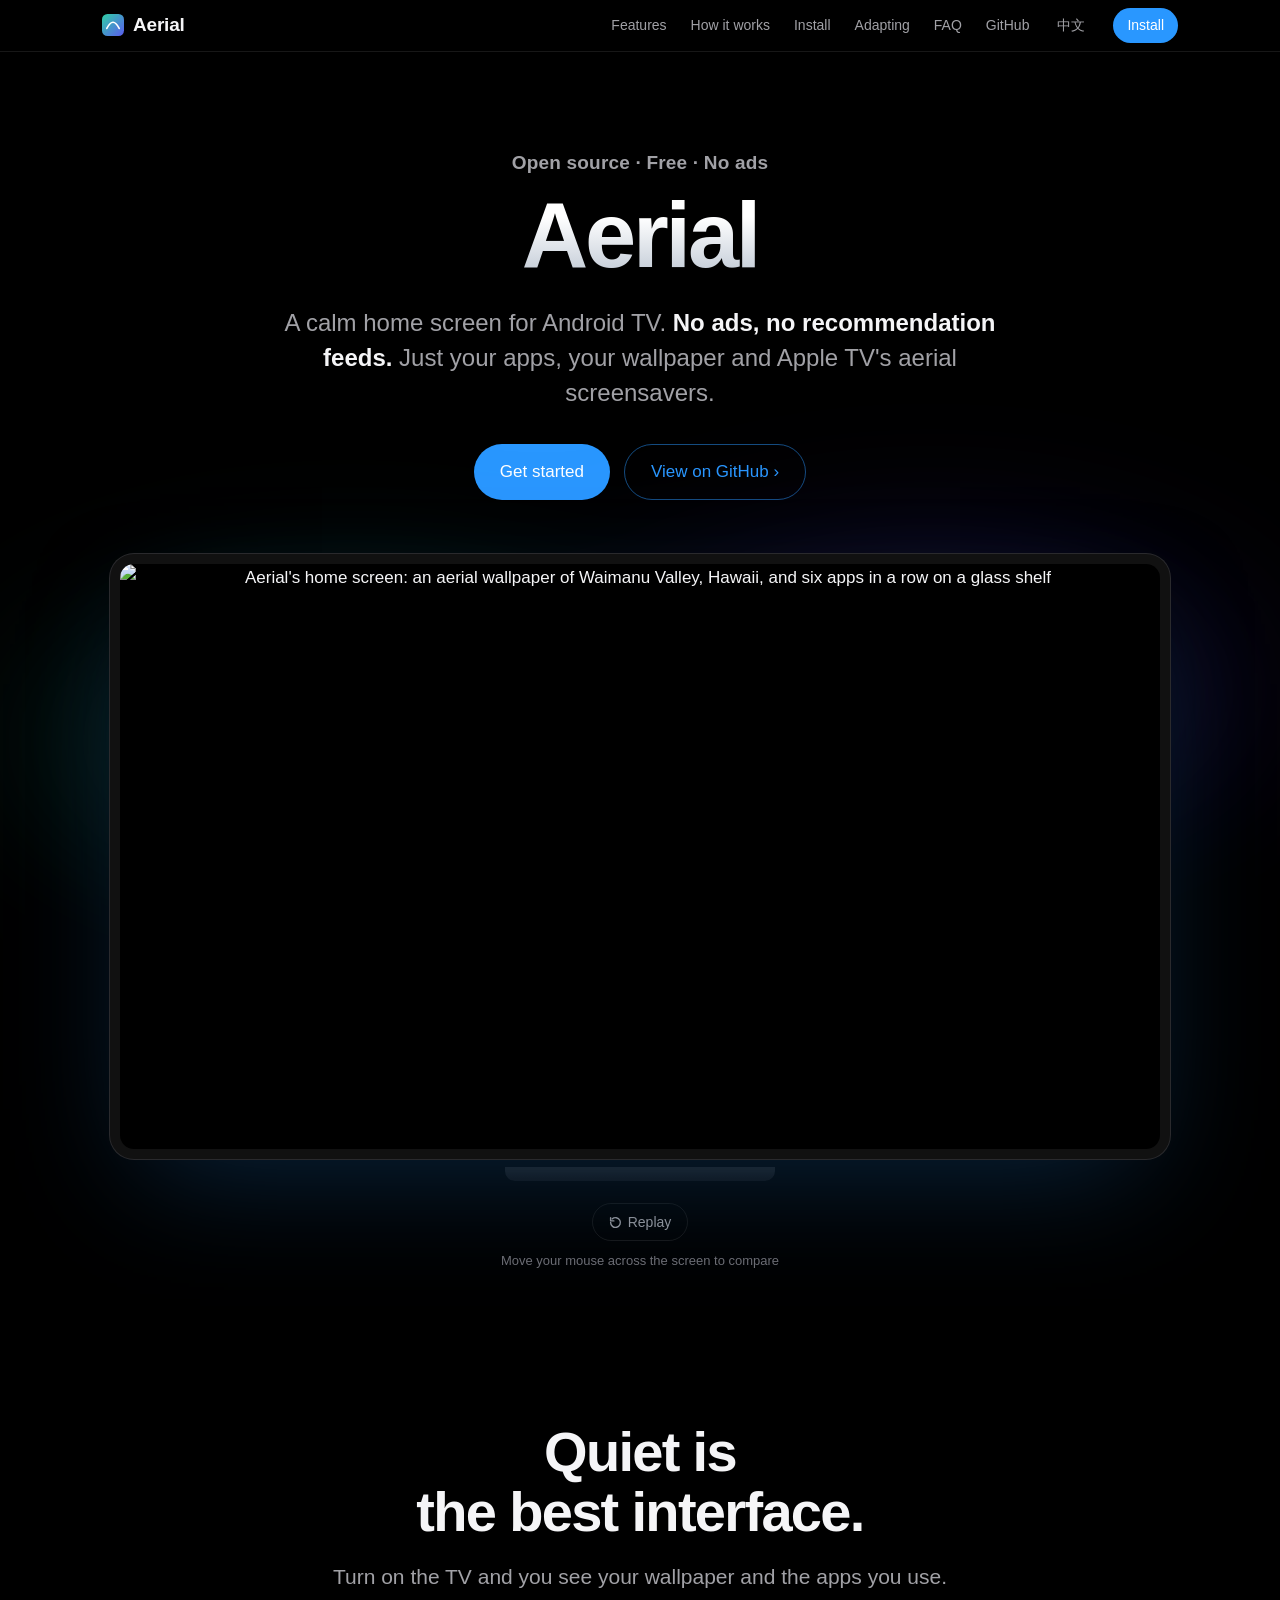
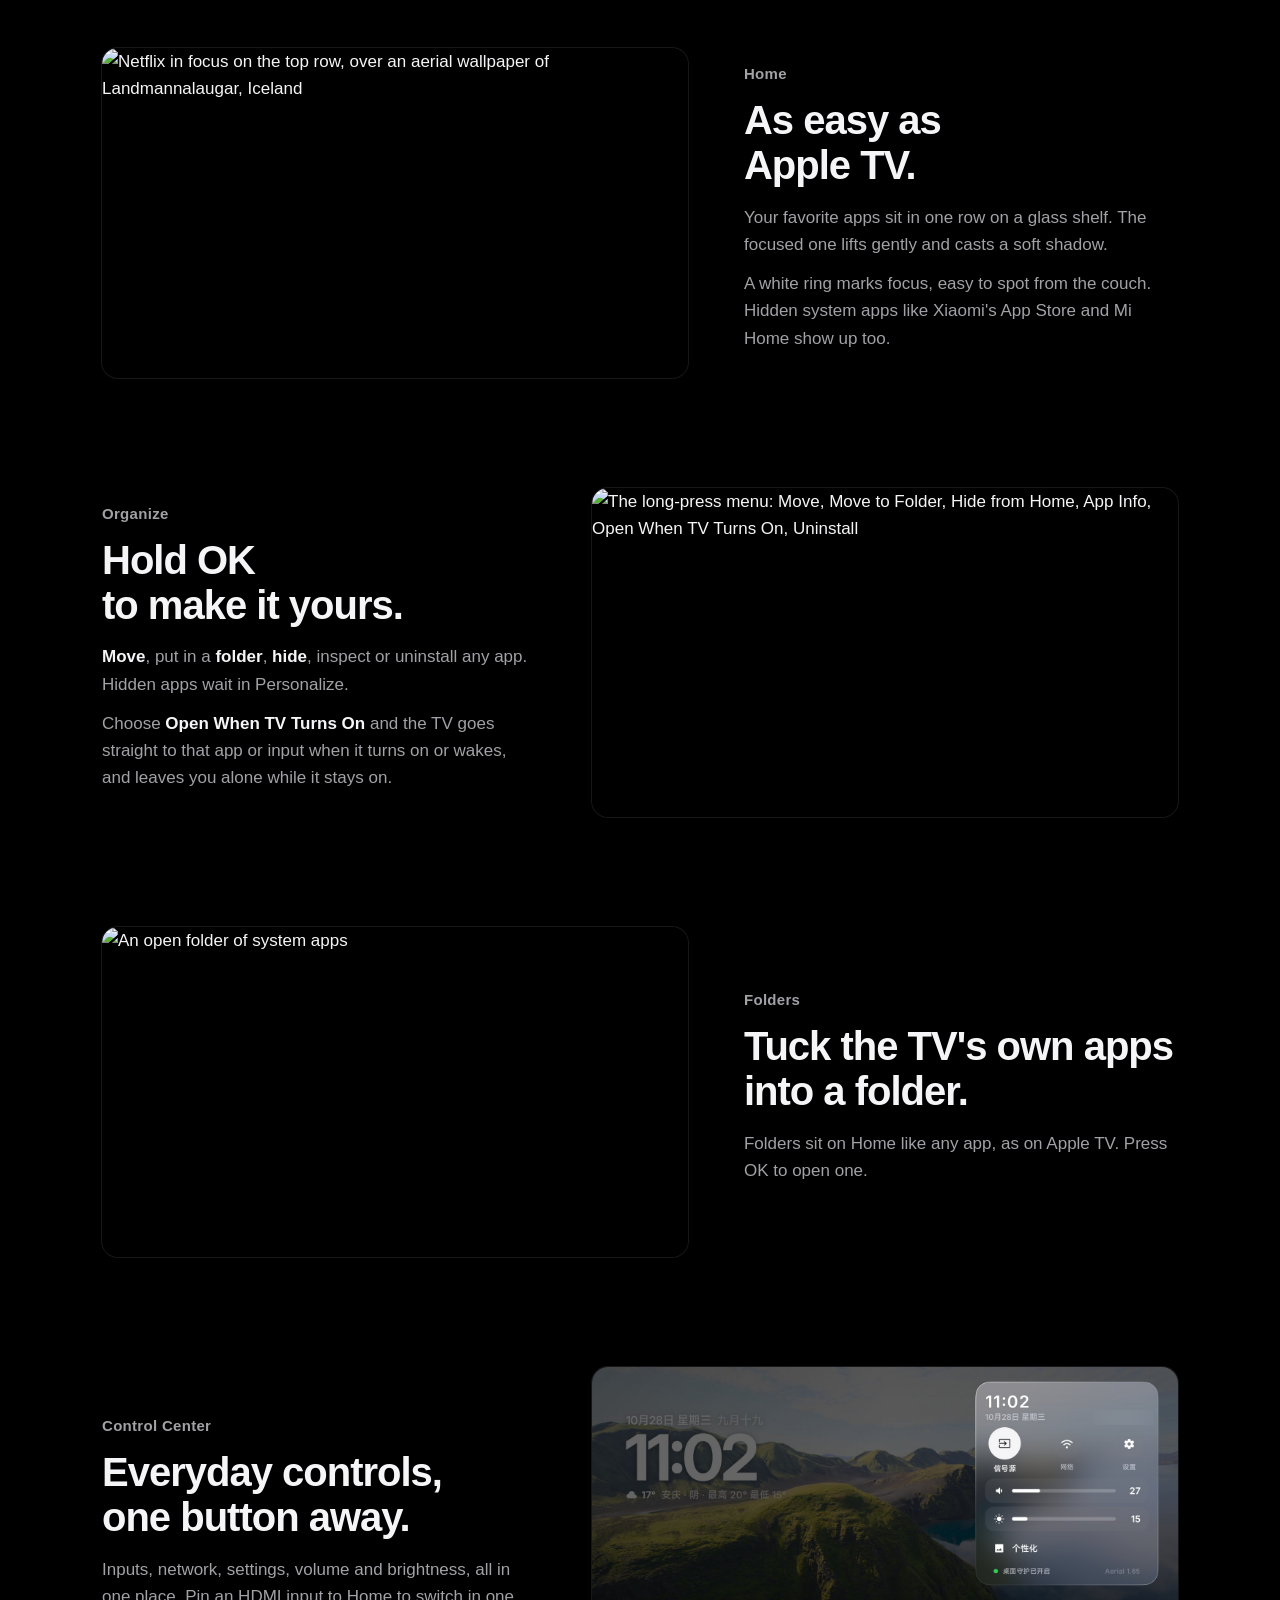
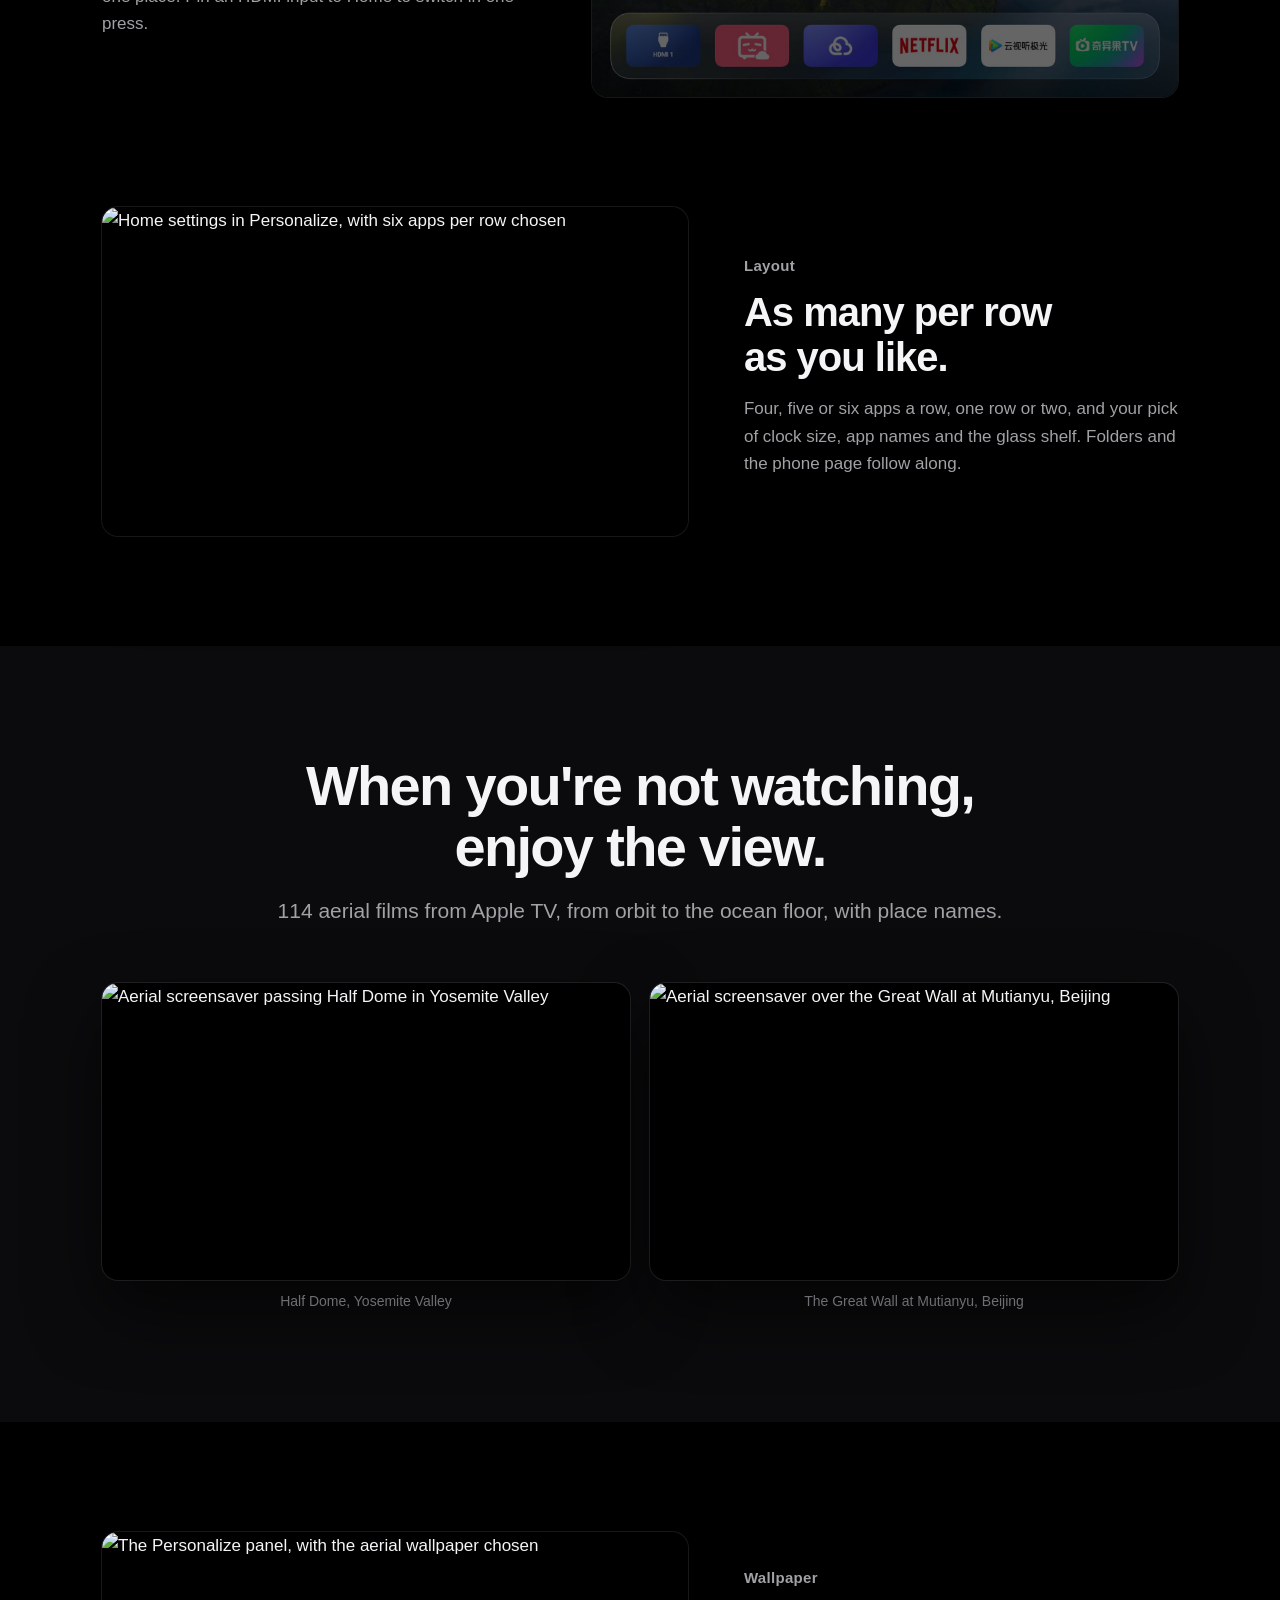
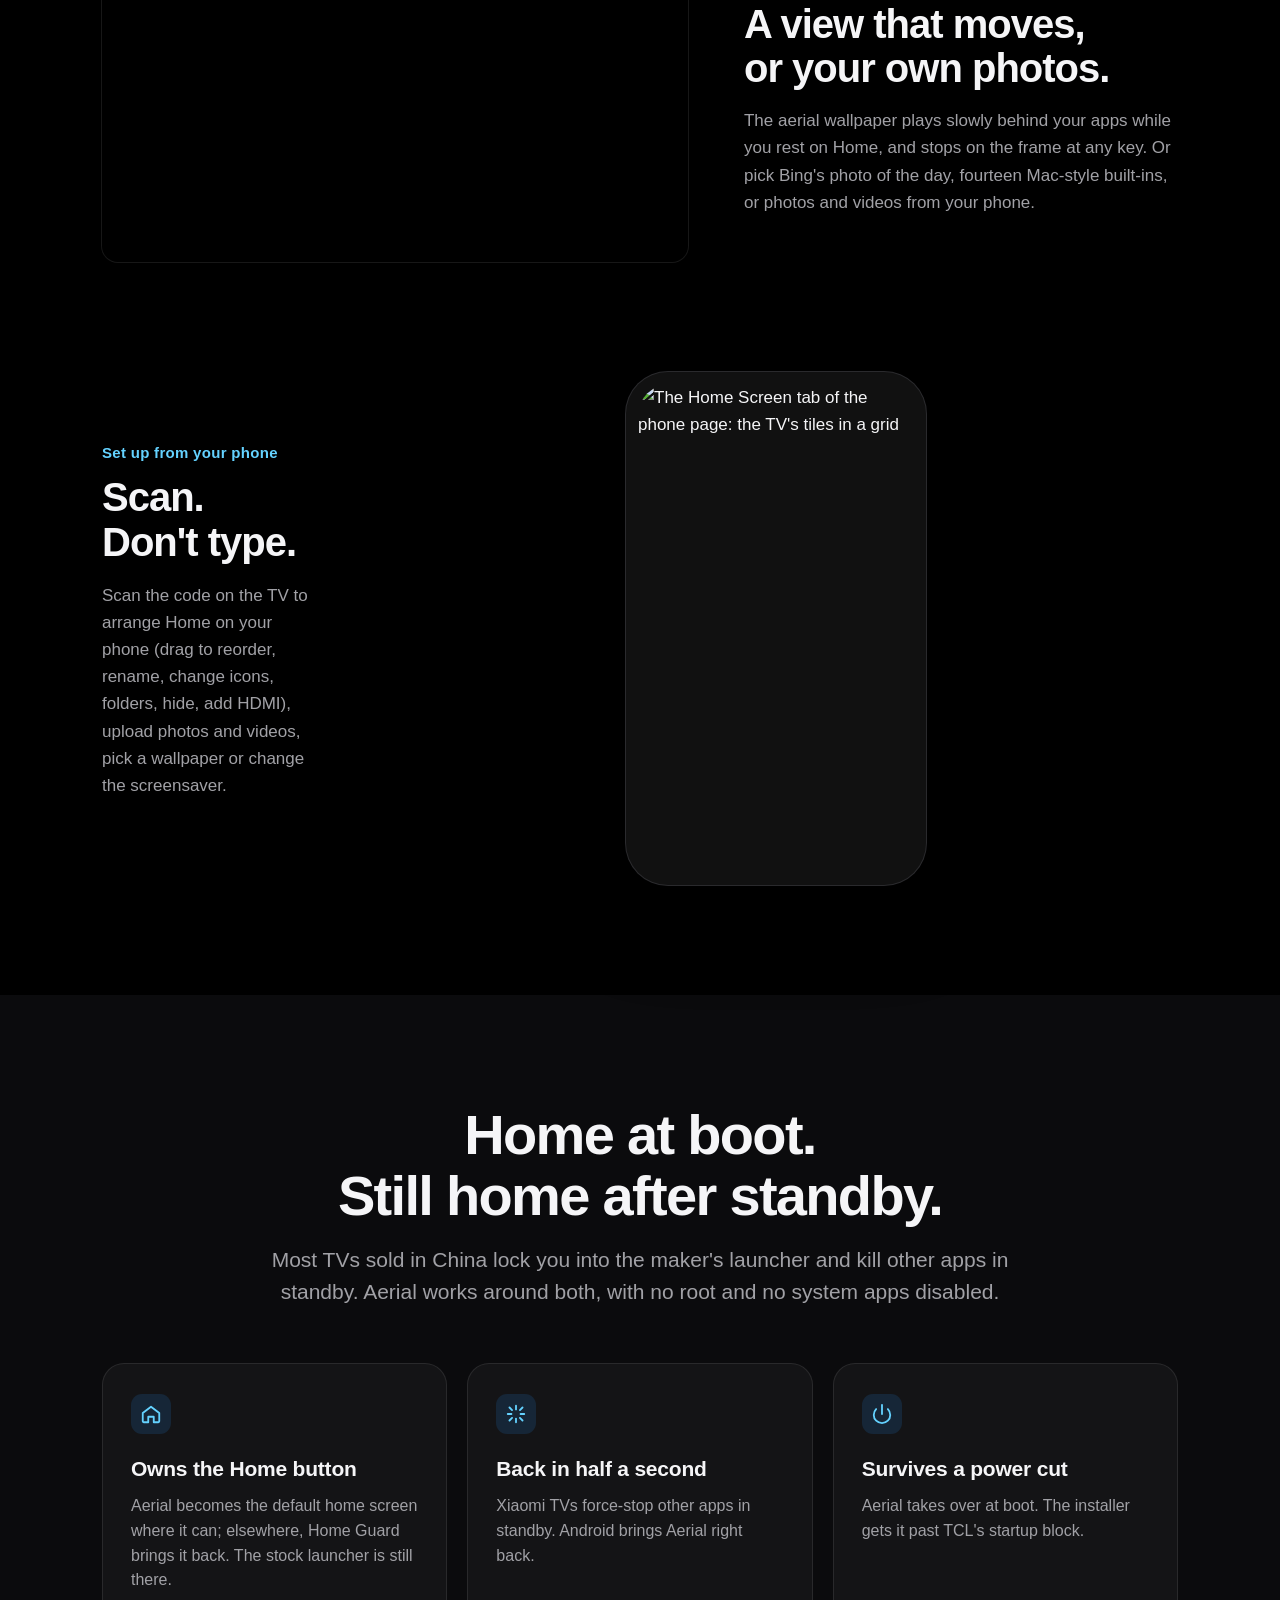
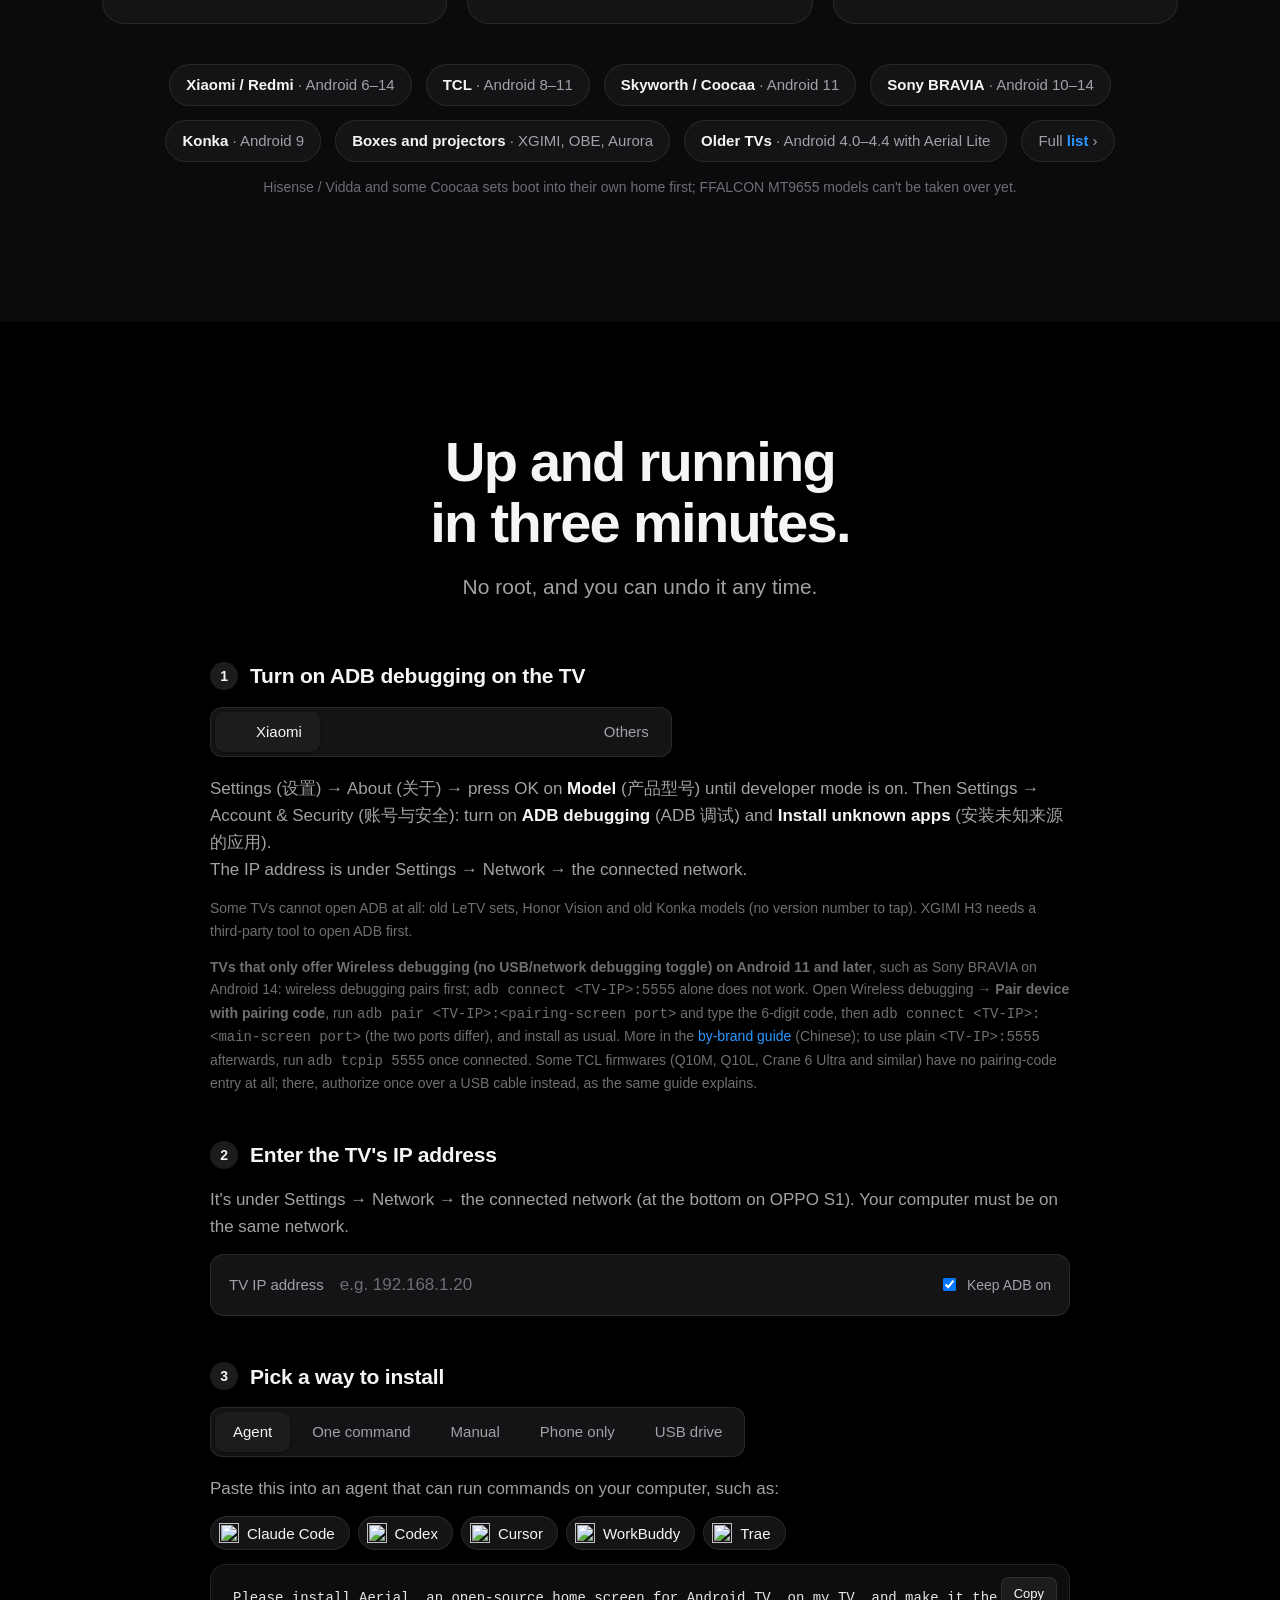
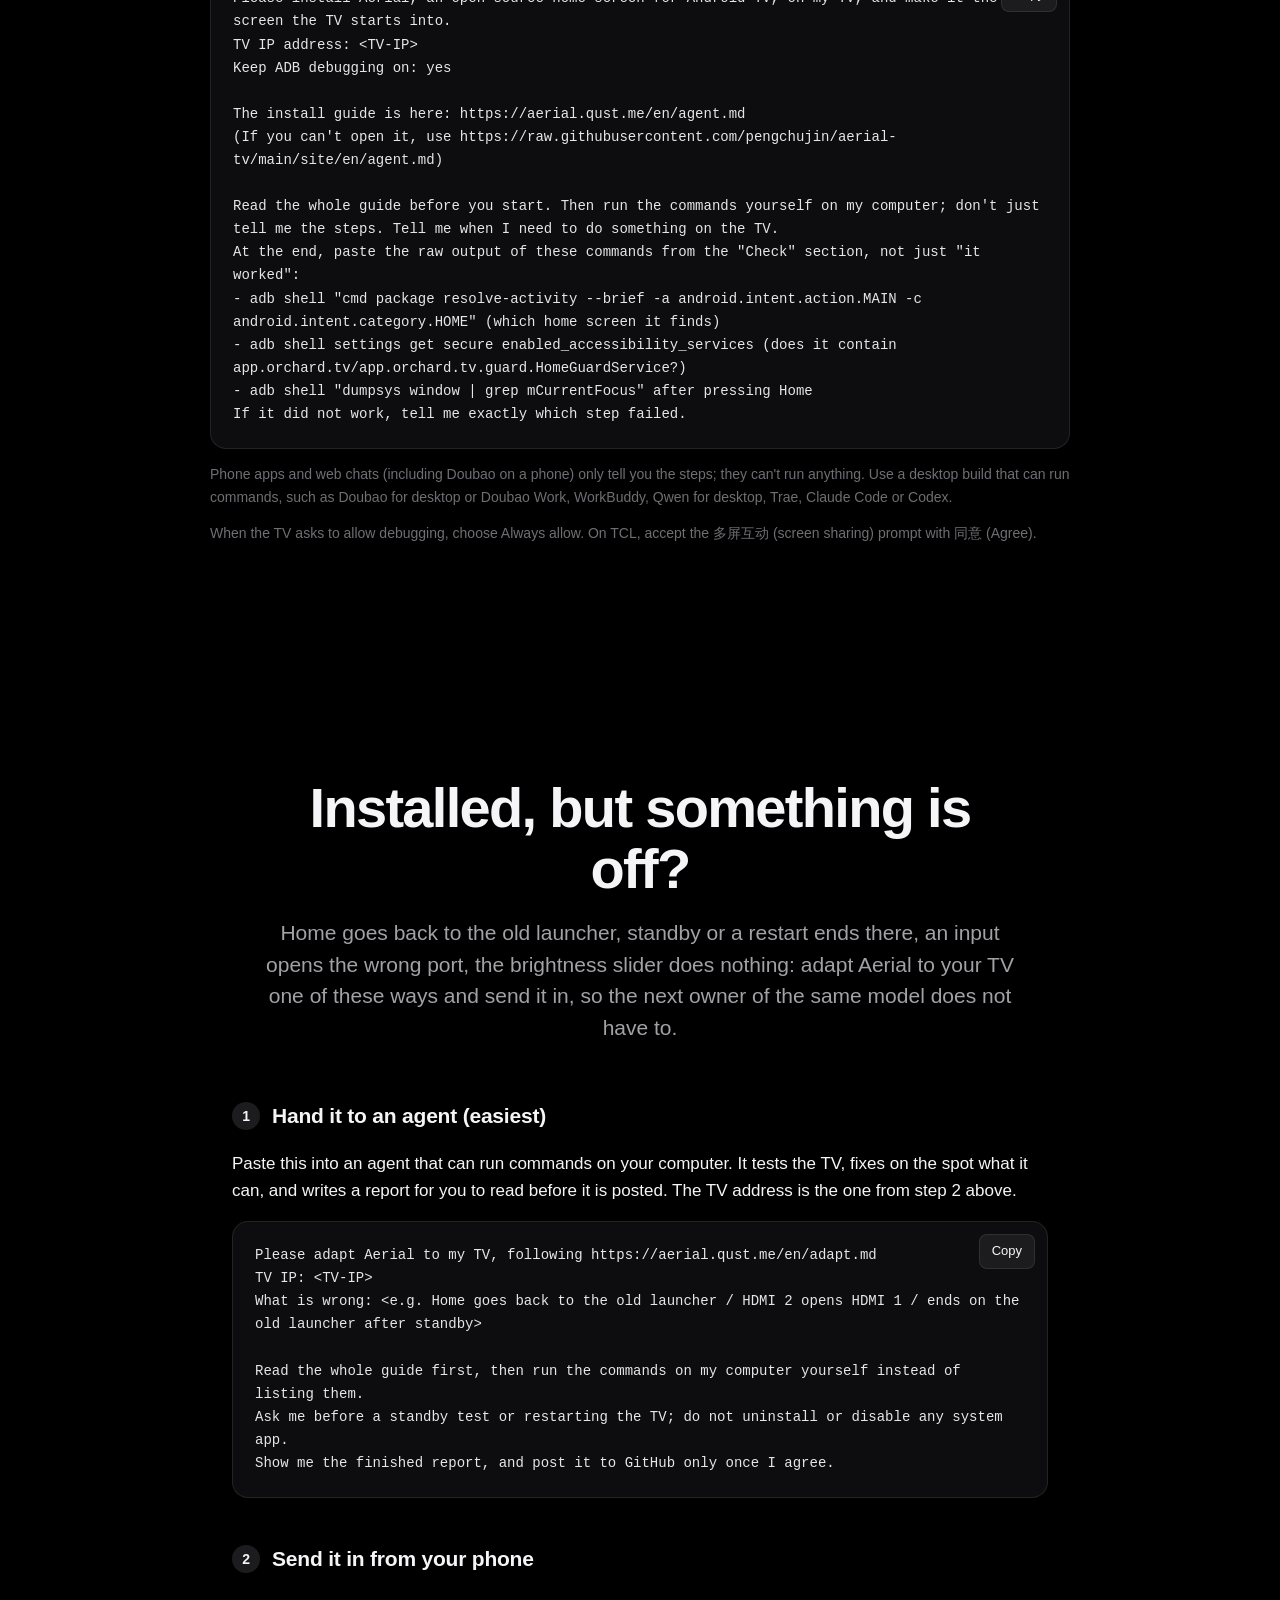
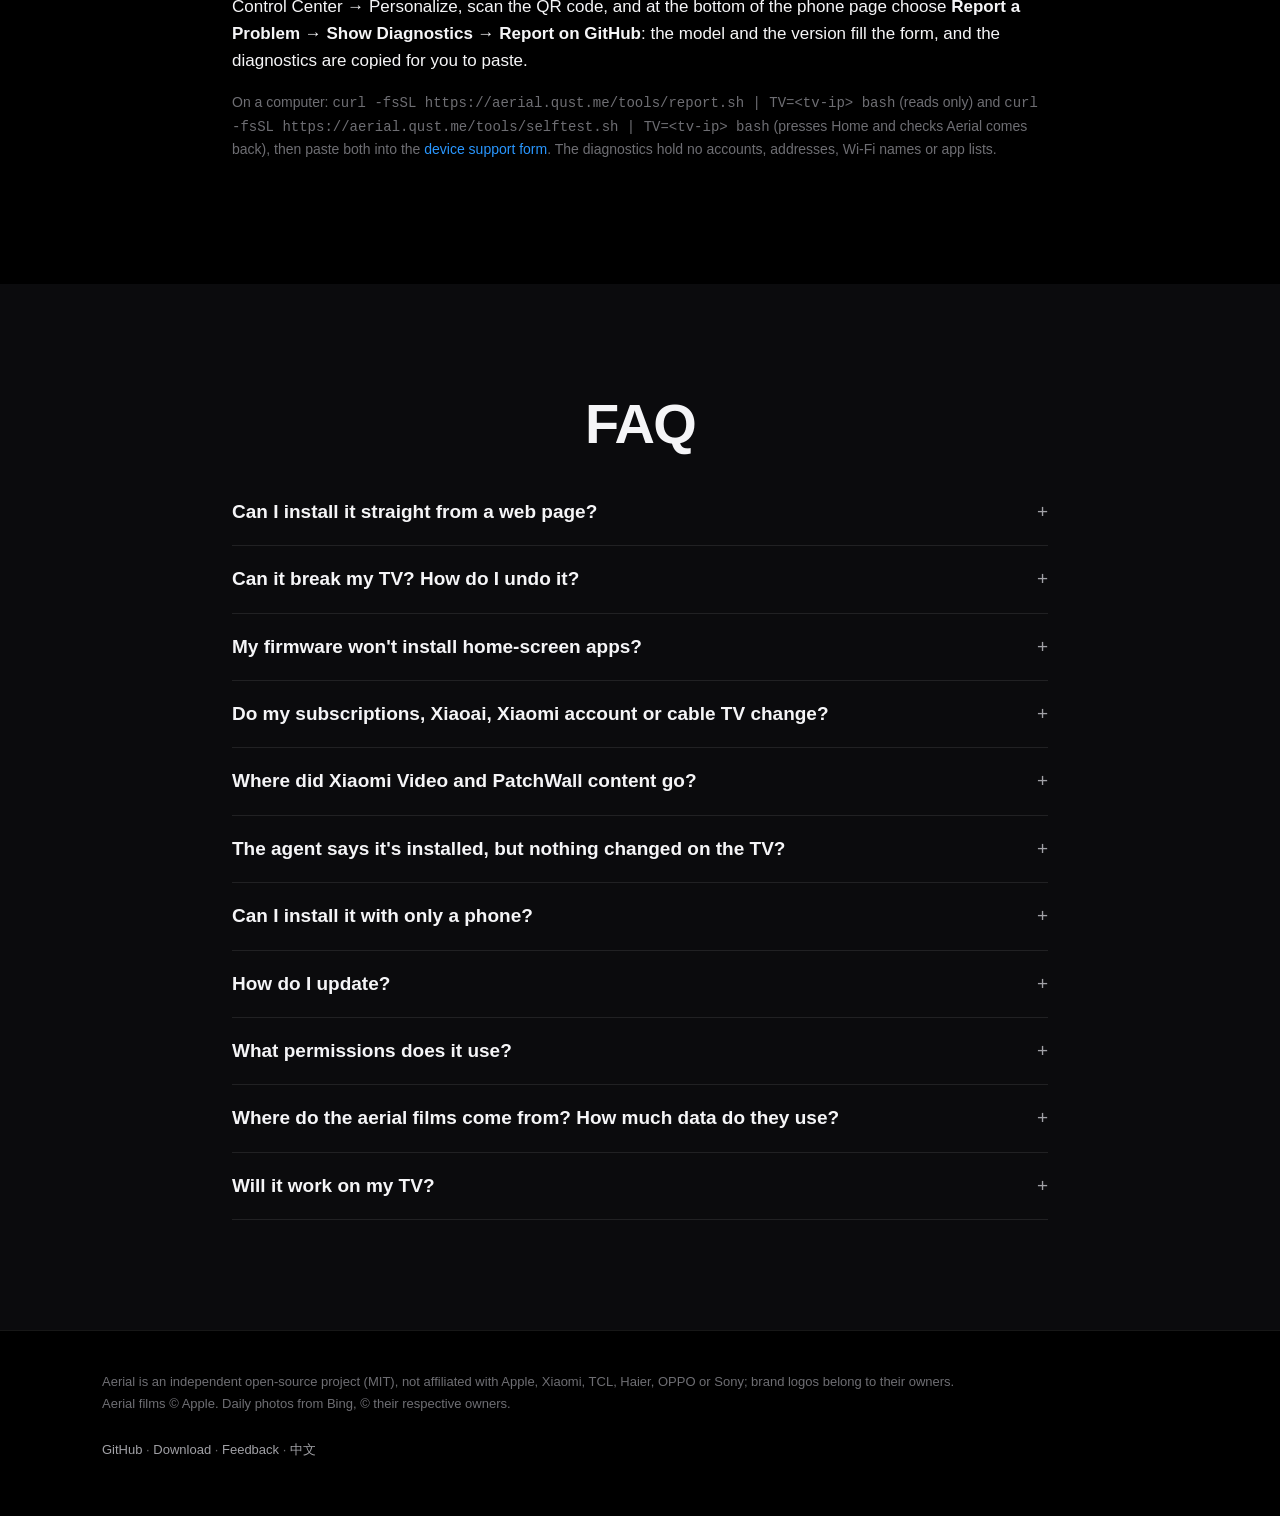
==== commit 613ac6d7: "Docs: who must pair first, the allow-debugging prompt, manual 5555 note (#747, PR #783) Only Android" ====
--- a/android/site/index.html
+++ b/android/site/index.html
@@ -191,7 +191,7 @@
       <span class="chip"><b>小米 / Redmi</b> · Android 6–14</span>
       <span class="chip"><b>TCL</b> · Android 8–11</span>
       <span class="chip"><b>创维 / 酷开</b> · Android 11</span>
-      <span class="chip"><b>索尼 BRAVIA</b> · Android 10–12</span>
+      <span class="chip"><b>索尼 BRAVIA</b> · Android 10–14</span>
       <span class="chip"><b>康佳</b> · Android 9</span>
       <span class="chip"><b>盒子和投影仪</b> · 极米、大眼橙、极光盒子</span>
       <span class="chip"><b>老电视</b> · Android 4.0–4.4 用 Aerial Lite</span>
@@ -223,7 +223,7 @@
       <div class="panel" data-panel="oppo"><p>设置 → 系统 → 关于本机 → <b>设备型号</b>，按 <b>上上右右</b> 再按确认；然后到 设置 → 系统 → <b>开发者选项</b>，打开 <b>USB 调试</b>（有的机型叫「ADB 调试」）。<br>IP 在 设置 → 网络 → 已连接的网络 <b>最下面</b>。</p></div>
       <div class="panel" data-panel="other"><p>设置 → 设备偏好设置 → 关于 → 连按 <b>内部版本号</b>（Build，不是「Android 版本」）7 次，再在开发者选项里打开 <b>USB 调试</b>。<br>IP 在 设置 → 网络 → 已连接的网络 里。</p></div>
       <p class="note">老乐视、荣耀智慧屏、老康佳（看不到版本号）等机型打不开 ADB。极米 H3 需先用第三方工具打开 ADB，见机型说明。</p>
-      <p class="note"><b>索尼 BRAVIA 的 Android 14 等 Android 11 以上的电视</b>：无线调试第一次要先配对，不能直接 <code>adb connect &lt;电视IP&gt;:5555</code>。打开 无线调试 → <b>使用配对码配对设备</b>，运行 <code>adb pair &lt;电视IP&gt;:&lt;配对屏端口&gt;</code> 并输入 6 位配对码，再 <code>adb connect &lt;电视IP&gt;:&lt;无线调试主页端口&gt;</code>（两组端口不一样），然后照常安装。详见 <a href="https://github.com/pengchujin/aerial-tv/blob/main/docs/devices/adb-by-brand.md">分品牌说明</a>；装好后想以后直接用 <code>&lt;电视IP&gt;:5555</code>，连上时再运行一次 <code>adb tcpip 5555</code>。</p>
+      <p class="note"><b>只有无线调试、没有 USB 调试 / 网络调试（ADB 调试）开关的 Android 11+ 电视</b>（例如索尼 BRAVIA 的 Android 14）：第一次要先配对，不能直接 <code>adb connect &lt;电视IP&gt;:5555</code>。打开 无线调试 → <b>使用配对码配对设备</b>，运行 <code>adb pair &lt;电视IP&gt;:&lt;配对屏端口&gt;</code> 并输入 6 位配对码，再 <code>adb connect &lt;电视IP&gt;:&lt;无线调试主页端口&gt;</code>（两组端口不一样），然后照常安装。详见 <a href="https://github.com/pengchujin/aerial-tv/blob/main/docs/devices/adb-by-brand.md">分品牌说明</a>；装好后想以后直接用 <code>&lt;电视IP&gt;:5555</code>，连上时再运行一次 <code>adb tcpip 5555</code>。部分 TCL 固件（Q10M、Q10L、鹤 6 Ultra 等）没有配对码入口，只能先用数据线连电脑授权，同一份分品牌说明里有写。</p>
 
       <h3 class="step"><span>2</span>填上电视 IP</h3>
       <p class="hint">在电视的 设置 → 网络 → 已连接的网络 里（OPPO S1 在这一页最下面）。电脑要和电视连同一个网络。</p>
@@ -259,11 +259,13 @@
       <div class="panel" data-panel="cli">
         <p>在 macOS 或 Linux 终端里运行，没有 adb 会自动下载。Windows 请交给 Agent。</p>
         <div class="code"><button class="copy" data-copy="cmd">复制</button><pre id="cmd"></pre></div>
+        <p class="note">只有无线调试的电视要先配对：有配对码入口的，运行前设好 <code>ADB_PAIR</code>、<code>ADB_CODE</code>、<code>ADB_CONNECT</code> 三个变量（写法见 README），脚本会自动配对并切回 5555；没有配对码入口的（TCL Q10M、Q10L、鹤 6 Ultra 等）先按<a href="https://github.com/pengchujin/aerial-tv/blob/main/docs/devices/adb-by-brand.md">分品牌说明</a>用数据线连一次、运行 <code>adb tcpip 5555</code>。</p>
       </div>
 
       <div class="panel" data-panel="manual">
         <p>先下载 <a href="download/aerial-standard.apk"><b>aerial-standard.apk</b></a>，再运行：</p>
         <div class="code"><button class="copy" data-copy="manualcmd">复制</button><pre id="manualcmd"></pre></div>
+        <p class="note">只有无线调试的电视（见第 1 步）分两种：<br><b>有配对码入口</b>（索尼 BRAVIA 的 Android 14 等）：先按第 1 步配对，连上后运行 <code>adb tcpip 5555</code>，命令的第一行才会是 5555；不运行的话，第一行要换成配对后无线调试主页上的 IP:端口。<br><b>没有配对码入口</b>（TCL Q10M、Q10L、鹤 6 Ultra 等）：按<a href="https://github.com/pengchujin/aerial-tv/blob/main/docs/devices/adb-by-brand.md">分品牌说明</a>用数据线把电视连到电脑，授权后运行一次 <code>adb tcpip 5555</code>；没走这一步时，命令第一行的 <code>:5555</code> 连不上。</p>
       </div>
 
       <div class="panel" data-panel="phone">
